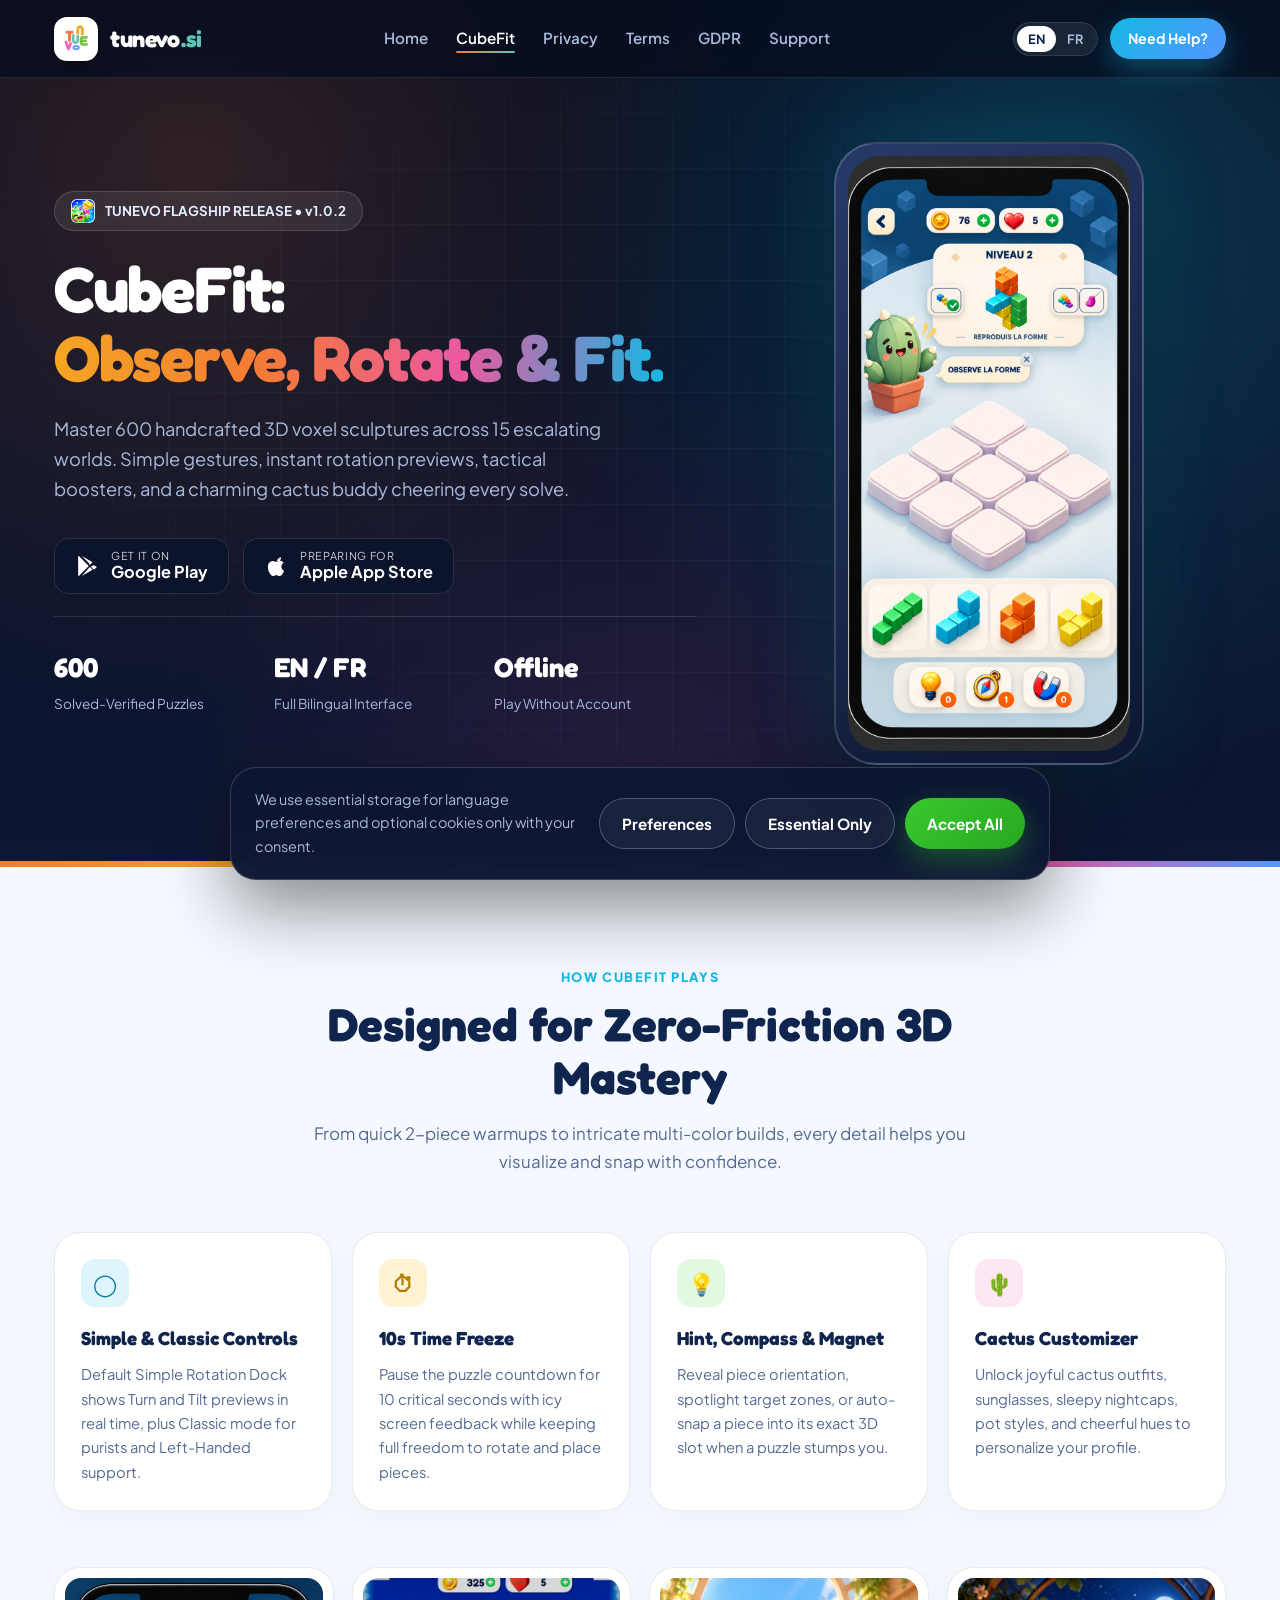
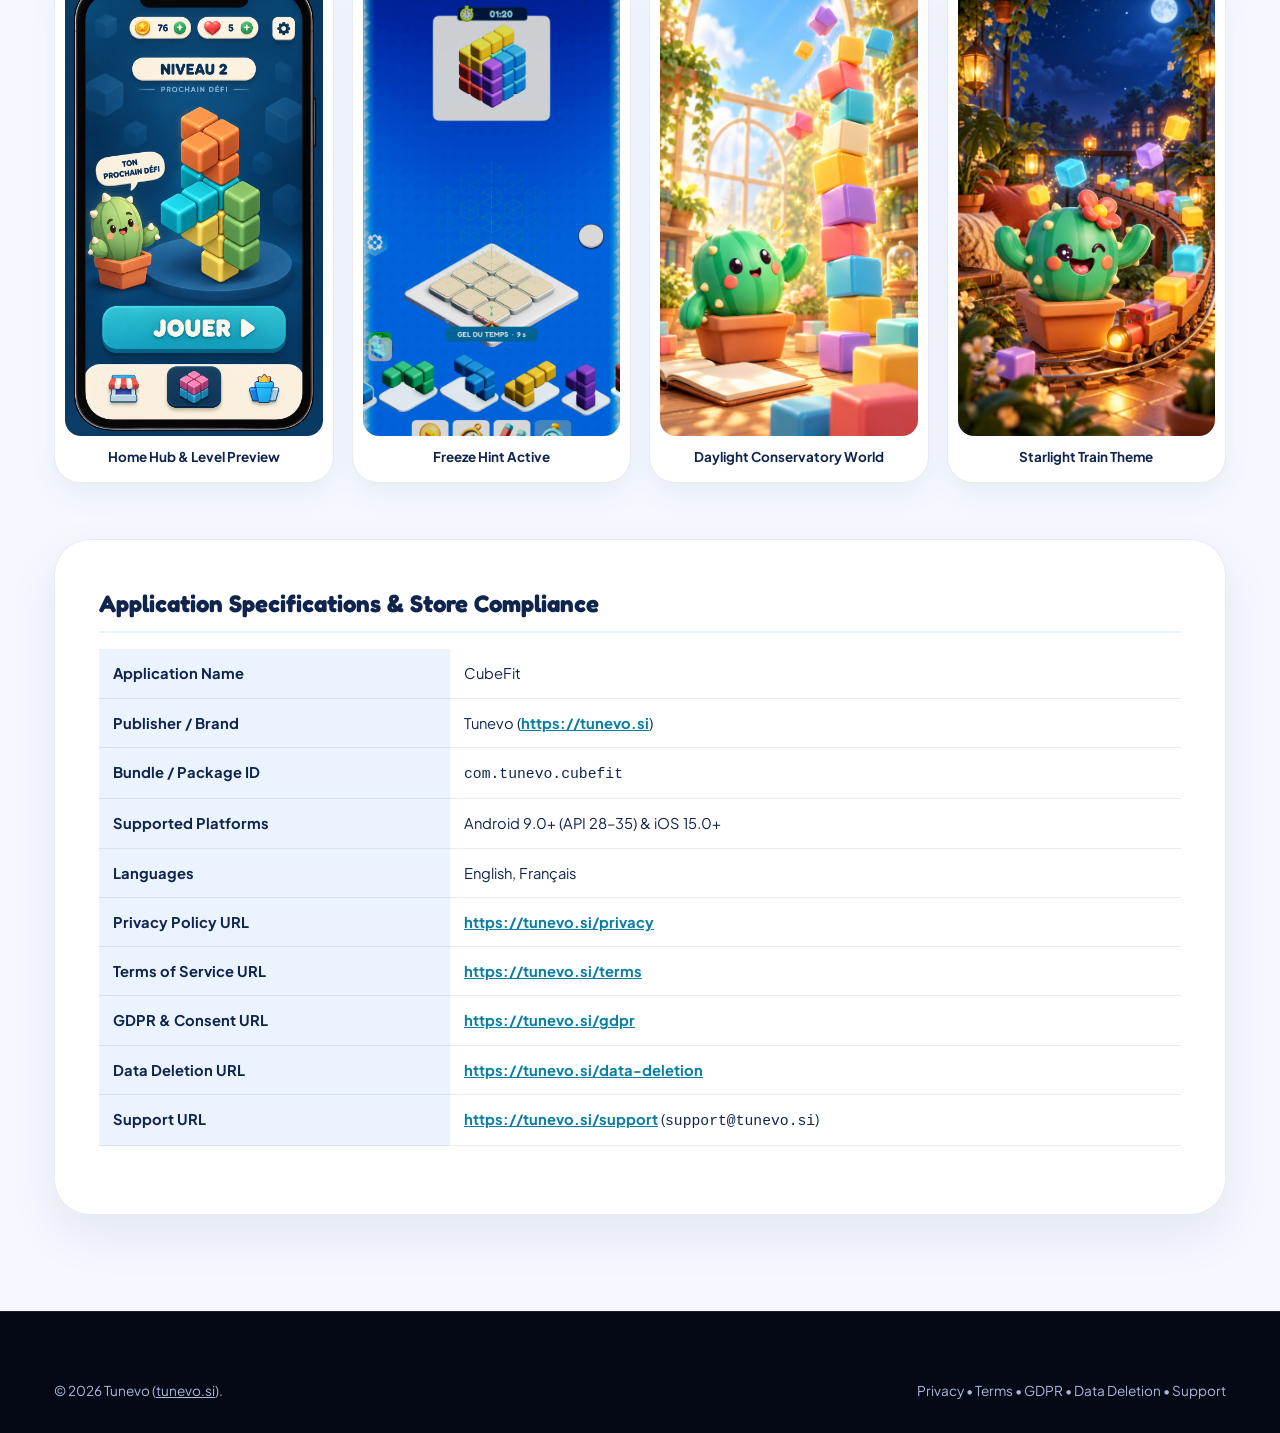
==== cubefit/index.html @ 31abd895 "feat: initialize Tunevo (tunevo.si) website & CubeFit store/GDPR compliance hub" ====
<!DOCTYPE html>
<html lang="en" data-lang="en">
<head>
  <meta charset="UTF-8">
  <meta name="viewport" content="width=device-width, initial-scale=1.0">
  <title>CubeFit by Tunevo — Tactile 3D Spatial Puzzle Game (iOS &amp; Android)</title>
  <meta name="description" content="Download CubeFit by Tunevo: 600 handcrafted 3D voxel construction puzzles, smart rotation preview dock, 4 boosters, cactus customizer, and offline play.">
  <link rel="canonical" href="https://tunevo.si/cubefit/">
  <link rel="icon" type="image/png" href="../assets/images/favicon.png">
  <meta property="og:title" content="CubeFit by Tunevo — 3D Voxel Puzzle">
  <meta property="og:description" content="600+ 3D building puzzles across 15 worlds. Snap, rotate, freeze time, and customize your cactus mascot!">
  <meta property="og:image" content="https://tunevo.si/assets/images/cubefit-poster.jpg">
  <link rel="stylesheet" href="../assets/css/styles.css">
</head>
<body>
  <header class="site-header">
    <div class="container nav-inner">
      <a href="../" class="brand-link">
        <span class="brand-logo-wrap"><img src="../assets/images/tunevo-logo.png" alt="Tunevo logo"></span>
        <span class="brand-wordmark">tunevo<span class="brand-dot">.si</span></span>
      </a>
      <nav aria-label="Primary Navigation">
        <ul class="nav-links">
          <li><a href="../" data-i18n-en="Home" data-i18n-fr="Accueil">Home</a></li>
          <li><a href="./" class="active" data-i18n-en="CubeFit" data-i18n-fr="CubeFit">CubeFit</a></li>
          <li><a href="../privacy/" data-i18n-en="Privacy" data-i18n-fr="Confidentialité">Privacy</a></li>
          <li><a href="../terms/" data-i18n-en="Terms" data-i18n-fr="CGU">Terms</a></li>
          <li><a href="../gdpr/" data-i18n-en="GDPR" data-i18n-fr="RGPD">GDPR</a></li>
          <li><a href="../support/" data-i18n-en="Support" data-i18n-fr="Support">Support</a></li>
        </ul>
      </nav>
      <div class="nav-actions">
        <div class="lang-switch" role="group" aria-label="Language switch">
          <button type="button" class="lang-btn active" data-set-lang="en">EN</button>
          <button type="button" class="lang-btn" data-set-lang="fr">FR</button>
        </div>
        <a href="../support/" class="btn btn-primary nav-cta" data-i18n-en="Need Help?" data-i18n-fr="Besoin d'aide ?">Need Help?</a>
        <button type="button" class="mobile-menu-btn" id="mobileMenuBtn" aria-label="Open menu" aria-expanded="false">
          <svg width="22" height="22" viewBox="0 0 24 24" fill="none" stroke="currentColor" stroke-width="2.4" stroke-linecap="round"><path d="M4 7h16M4 12h16M4 17h16"/></svg>
        </button>
      </div>
    </div>
  </header>

  <div class="mobile-drawer" id="mobileDrawer">
    <ul>
      <li><a href="../" data-i18n-en="Tunevo Home" data-i18n-fr="Accueil Tunevo">Tunevo Home</a></li>
      <li><a href="./" data-i18n-en="CubeFit" data-i18n-fr="CubeFit">CubeFit</a></li>
      <li><a href="../privacy/" data-i18n-en="Privacy Policy" data-i18n-fr="Politique de confidentialité">Privacy Policy</a></li>
      <li><a href="../terms/" data-i18n-en="Terms of Service" data-i18n-fr="Conditions d'utilisation">Terms of Service</a></li>
      <li><a href="../gdpr/" data-i18n-en="GDPR Center" data-i18n-fr="Centre RGPD">GDPR Center</a></li>
      <li><a href="../data-deletion/" data-i18n-en="Data Deletion" data-i18n-fr="Suppression des données">Data Deletion</a></li>
      <li><a href="../support/" data-i18n-en="Support" data-i18n-fr="Support">Support</a></li>
    </ul>
  </div>

  <main>
    <section class="hero-section">
      <div class="hero-grid-bg" aria-hidden="true"></div>
      <div class="container hero-layout">
        <div>
          <div class="studio-badge">
            <img src="../assets/images/cubefit-icon.png" alt="CubeFit Icon" style="width:24px;height:24px;border-radius:6px;">
            <span data-i18n-en="TUNEVO FLAGSHIP RELEASE • v1.0.2" data-i18n-fr="SORTIE PHARE TUNEVO • v1.0.2">TUNEVO FLAGSHIP RELEASE • v1.0.2</span>
          </div>

          <h1 class="hero-title" data-lang-block="en">
            CubeFit:<br><span class="gradient-text">Observe, Rotate &amp; Fit.</span>
          </h1>
          <h1 class="hero-title" data-lang-block="fr">
            CubeFit :<br><span class="gradient-text">Observez, Orientez, Assemblez.</span>
          </h1>

          <p class="hero-subtitle" data-i18n-en="Master 600 handcrafted 3D voxel sculptures across 15 escalating worlds. Simple gestures, instant rotation previews, tactical boosters, and a charming cactus buddy cheering every solve." data-i18n-fr="Maîtrisez 600 sculptures 3D en voxels réparties sur 15 mondes progressifs. Des gestes simples, des aperçus de rotation en direct, des bonus tactiques et une mascotte cactus attachante.">
            Master 600 handcrafted 3D voxel sculptures across 15 escalating worlds. Simple gestures, instant rotation previews, tactical boosters, and a charming cactus buddy cheering every solve.
          </p>

          <div class="store-buttons">
            <a href="https://play.google.com/store/apps/details?id=com.tunevo.cubefit" target="_blank" rel="noopener noreferrer" class="store-badge">
              <svg viewBox="0 0 24 24" fill="currentColor" aria-hidden="true"><path d="M3.61 1.814L13.793 12 3.61 22.186a1.75 1.75 0 0 1-.46-1.2V3.014c0-.463.173-.89.46-1.2zm11.244 11.245l2.707 2.707-10.74 6.137 8.033-8.844zm3.82-1.915l2.373 1.356c.62.354.62 1.246 0 1.6l-2.373 1.356-2.963-2.963 2.963-1.349zm-4.881-2.203L6.821 2.097l10.74 6.137-2.707 2.707z"/></svg>
              <span class="store-badge-text">
                <small data-i18n-en="GET IT ON" data-i18n-fr="DISPONIBLE SUR">GET IT ON</small>
                <strong>Google Play</strong>
              </span>
            </a>

            <a href="#specs" class="store-badge">
              <svg viewBox="0 0 24 24" fill="currentColor" aria-hidden="true"><path d="M18.71 19.5c-.83 1.24-1.71 2.45-3.05 2.47-1.34.03-1.77-.79-3.29-.79-1.53 0-2 .77-3.27.82-1.31.05-2.3-1.32-3.14-2.53C4.25 17 2.94 12.45 4.7 9.39c.87-1.52 2.43-2.48 4.12-2.51 1.28-.02 2.5.87 3.29.87.78 0 2.26-1.07 3.81-.91.65.03 2.47.26 3.64 1.98-.09.06-2.17 1.28-2.15 3.81.03 3.02 2.65 4.03 2.68 4.04-.03.07-.42 1.44-1.38 2.83M15.97 6.33c.68-.83 1.14-1.98 1.01-3.13-.98.04-2.17.65-2.87 1.48-.63.73-1.18 1.9-1.03 3.02 1.1.08 2.21-.55 2.89-1.37z"/></svg>
              <span class="store-badge-text">
                <small data-i18n-en="PREPARING FOR" data-i18n-fr="BIENTÔT SUR">PREPARING FOR</small>
                <strong>Apple App Store</strong>
              </span>
            </a>
          </div>

          <div class="hero-stats">
            <div class="stat-item">
              <strong>600</strong>
              <span data-i18n-en="Solved-Verified Puzzles" data-i18n-fr="Niveaux vérifiés">Solved-Verified Puzzles</span>
            </div>
            <div class="stat-item">
              <strong>EN / FR</strong>
              <span data-i18n-en="Full Bilingual Interface" data-i18n-fr="Interface Bilingue">Full Bilingual Interface</span>
            </div>
            <div class="stat-item">
              <strong>Offline</strong>
              <span data-i18n-en="Play Without Account" data-i18n-fr="Sans compte requis">Play Without Account</span>
            </div>
          </div>
        </div>

        <div class="hero-visual">
          <div class="phone-showcase">
            <img src="../assets/images/cubefit-phone-gameplay.png" alt="CubeFit Gameplay Screenshot">
          </div>
        </div>
      </div>
    </section>

    <div class="brand-ribbon" aria-hidden="true"></div>

    <section class="section-light">
      <div class="container">
        <div class="section-header">
          <span class="eyebrow" data-i18n-en="HOW CUBEFIT PLAYS" data-i18n-fr="SYSTÈME DE JEU">HOW CUBEFIT PLAYS</span>
          <h2 class="section-title" data-i18n-en="Designed for Zero-Friction 3D Mastery" data-i18n-fr="Conçu pour une maîtrise 3D sans friction">Designed for Zero-Friction 3D Mastery</h2>
          <p class="section-desc" data-i18n-en="From quick 2-piece warmups to intricate multi-color builds, every detail helps you visualize and snap with confidence." data-i18n-fr="Des premiers assemblages à 2 pièces jusqu'aux défis multicouches, chaque outil vous aide à visualiser et poser avec précision.">
            From quick 2-piece warmups to intricate multi-color builds, every detail helps you visualize and snap with confidence.
          </p>
        </div>

        <div class="features-grid">
          <div class="feature-card">
            <div class="feature-icon" style="background: rgba(19, 184, 228, 0.14); color: #087EA1;">&#9711;</div>
            <h4 data-i18n-en="Simple &amp; Classic Controls" data-i18n-fr="Contrôles Simples &amp; Classiques">Simple &amp; Classic Controls</h4>
            <p data-i18n-en="Default Simple Rotation Dock shows Turn and Tilt previews in real time, plus Classic mode for purists and Left-Handed support." data-i18n-fr="Le dock Simple affiche en direct les aperçus de rotation et d'inclinaison, avec option Classique et Mode Gaucher.">
              Default Simple Rotation Dock shows Turn and Tilt previews in real time, plus Classic mode for purists and Left-Handed support.
            </p>
          </div>

          <div class="feature-card">
            <div class="feature-icon" style="background: rgba(246, 185, 23, 0.18); color: #B37E00;">&#9201;</div>
            <h4 data-i18n-en="10s Time Freeze" data-i18n-fr="Gel du Temps 10s">10s Time Freeze</h4>
            <p data-i18n-en="Pause the puzzle countdown for 10 critical seconds with icy screen feedback while keeping full freedom to rotate and place pieces." data-i18n-fr="Figez le chronomètre pendant 10 secondes précieuses tout en continuant à manipuler et placer vos pièces librement.">
              Pause the puzzle countdown for 10 critical seconds with icy screen feedback while keeping full freedom to rotate and place pieces.
            </p>
          </div>

          <div class="feature-card">
            <div class="feature-icon" style="background: rgba(57, 201, 47, 0.14); color: #1F8717;">&#128161;</div>
            <h4 data-i18n-en="Hint, Compass &amp; Magnet" data-i18n-fr="Indice, Boussole &amp; Aimant">Hint, Compass &amp; Magnet</h4>
            <p data-i18n-en="Reveal piece orientation, spotlight target zones, or auto-snap a piece into its exact 3D slot when a puzzle stumps you." data-i18n-fr="Révélez l'orientation, ciblez la zone exacte ou verrouillez automatiquement une pièce sur la grille.">
              Reveal piece orientation, spotlight target zones, or auto-snap a piece into its exact 3D slot when a puzzle stumps you.
            </p>
          </div>

          <div class="feature-card">
            <div class="feature-icon" style="background: rgba(236, 89, 160, 0.14); color: #B5276B;">&#127797;</div>
            <h4 data-i18n-en="Cactus Customizer" data-i18n-fr="Atelier Cactus">Cactus Customizer</h4>
            <p data-i18n-en="Unlock joyful cactus outfits, sunglasses, sleepy nightcaps, pot styles, and cheerful hues to personalize your profile." data-i18n-fr="Débloquez tenues, lunettes, bonnets, pots et palettes colorées pour personnaliser votre compagnon cactus.">
              Unlock joyful cactus outfits, sunglasses, sleepy nightcaps, pot styles, and cheerful hues to personalize your profile.
            </p>
          </div>
        </div>

        <div class="gallery-grid" style="margin-bottom: 56px;">
          <div class="gallery-card" data-lightbox-src="../assets/images/cubefit-phone-home.png" data-lightbox-alt="CubeFit Home Screen">
            <img src="../assets/images/cubefit-phone-home.png" alt="CubeFit Home Screen" loading="lazy">
            <div class="gallery-caption" data-i18n-en="Home Hub &amp; Level Preview" data-i18n-fr="Accueil &amp; Aperçu du niveau">Home Hub &amp; Level Preview</div>
          </div>
          <div class="gallery-card" data-lightbox-src="../assets/images/cubefit-screen-freeze.png" data-lightbox-alt="CubeFit Time Freeze">
            <img src="../assets/images/cubefit-screen-freeze.png" alt="CubeFit Time Freeze" loading="lazy">
            <div class="gallery-caption" data-i18n-en="Freeze Hint Active" data-i18n-fr="Bonus Gel du Temps actif">Freeze Hint Active</div>
          </div>
          <div class="gallery-card" data-lightbox-src="../assets/images/cubefit-art-tower.jpg" data-lightbox-alt="CubeFit Tower Splash Art">
            <img src="../assets/images/cubefit-art-tower.jpg" alt="CubeFit Tower Splash Art" loading="lazy">
            <div class="gallery-caption" data-i18n-en="Daylight Conservatory World" data-i18n-fr="Univers Tour Ensoleillée">Daylight Conservatory World</div>
          </div>
          <div class="gallery-card" data-lightbox-src="../assets/images/cubefit-art-night.jpg" data-lightbox-alt="CubeFit Night Train Splash Art">
            <img src="../assets/images/cubefit-art-night.jpg" alt="CubeFit Night Train Splash Art" loading="lazy">
            <div class="gallery-caption" data-i18n-en="Starlight Train Theme" data-i18n-fr="Univers Train Nocturne">Starlight Train Theme</div>
          </div>
        </div>

        <!-- Technical & Store Specs -->
        <div class="legal-document" id="specs">
          <h2 data-i18n-en="Application Specifications &amp; Store Compliance" data-i18n-fr="Fiche Technique &amp; Liens Store Officiels">Application Specifications &amp; Store Compliance</h2>
          <table class="data-table">
            <tbody>
              <tr>
                <th data-i18n-en="Application Name" data-i18n-fr="Nom de l'application">Application Name</th>
                <td>CubeFit</td>
              </tr>
              <tr>
                <th data-i18n-en="Publisher / Brand" data-i18n-fr="Éditeur / Marque">Publisher / Brand</th>
                <td>Tunevo (<a href="../" class="inline-link">https://tunevo.si</a>)</td>
              </tr>
              <tr>
                <th data-i18n-en="Bundle / Package ID" data-i18n-fr="Identifiant Package / Bundle">Bundle / Package ID</th>
                <td><code>com.tunevo.cubefit</code></td>
              </tr>
              <tr>
                <th data-i18n-en="Supported Platforms" data-i18n-fr="Plateformes supportées">Supported Platforms</th>
                <td>Android 9.0+ (API 28–35) &amp; iOS 15.0+</td>
              </tr>
              <tr>
                <th data-i18n-en="Languages" data-i18n-fr="Langues">Languages</th>
                <td>English, Français</td>
              </tr>
              <tr>
                <th data-i18n-en="Privacy Policy URL" data-i18n-fr="URL Politique de Confidentialité">Privacy Policy URL</th>
                <td><a href="../privacy/" class="inline-link">https://tunevo.si/privacy</a></td>
              </tr>
              <tr>
                <th data-i18n-en="Terms of Service URL" data-i18n-fr="URL Conditions d'Utilisation">Terms of Service URL</th>
                <td><a href="../terms/" class="inline-link">https://tunevo.si/terms</a></td>
              </tr>
              <tr>
                <th data-i18n-en="GDPR &amp; Consent URL" data-i18n-fr="URL Centre RGPD">GDPR &amp; Consent URL</th>
                <td><a href="../gdpr/" class="inline-link">https://tunevo.si/gdpr</a></td>
              </tr>
              <tr>
                <th data-i18n-en="Data Deletion URL" data-i18n-fr="URL Suppression des Données">Data Deletion URL</th>
                <td><a href="../data-deletion/" class="inline-link">https://tunevo.si/data-deletion</a></td>
              </tr>
              <tr>
                <th data-i18n-en="Support URL" data-i18n-fr="URL Support">Support URL</th>
                <td><a href="../support/" class="inline-link">https://tunevo.si/support</a> (<code>support@tunevo.si</code>)</td>
              </tr>
            </tbody>
          </table>
        </div>
      </div>
    </section>
  </main>

  <footer class="site-footer">
    <div class="container">
      <div class="footer-bottom" style="border-top: none; padding-top: 0;">
        <span>&copy; 2026 Tunevo (<a href="../" style="text-decoration:underline;">tunevo.si</a>).</span>
        <span>
          <a href="../privacy/" data-i18n-en="Privacy" data-i18n-fr="Confidentialité">Privacy</a> &bull;
          <a href="../terms/" data-i18n-en="Terms" data-i18n-fr="CGU">Terms</a> &bull;
          <a href="../gdpr/" data-i18n-en="GDPR" data-i18n-fr="RGPD">GDPR</a> &bull;
          <a href="../data-deletion/" data-i18n-en="Data Deletion" data-i18n-fr="Suppression">Data Deletion</a> &bull;
          <a href="../support/" data-i18n-en="Support" data-i18n-fr="Support">Support</a>
        </span>
      </div>
    </div>
  </footer>

  <div class="lightbox" id="imageLightbox" aria-hidden="true" role="dialog" aria-label="Screenshot preview">
    <button type="button" class="lightbox-close" aria-label="Close">&times;</button>
    <img src="" alt="">
  </div>

  <div class="cookie-banner" id="cookieBanner" role="region" aria-label="Cookie Consent">
    <p data-i18n-en="We use essential storage for language preferences and optional cookies only with your consent." data-i18n-fr="Nous utilisons un stockage essentiel pour la langue et des cookies optionnels uniquement avec votre accord.">We use essential storage for language preferences and optional cookies only with your consent.</p>
    <div class="cookie-actions">
      <a href="../gdpr/" class="btn btn-outline-light" data-i18n-en="Preferences" data-i18n-fr="Préférences">Preferences</a>
      <button type="button" class="btn btn-outline-light" data-cookie-action="reject-optional" data-i18n-en="Essential Only" data-i18n-fr="Refuser">Essential Only</button>
      <button type="button" class="btn btn-green" data-cookie-action="accept-all" data-i18n-en="Accept All" data-i18n-fr="Tout accepter">Accept All</button>
    </div>
  </div>

  <script src="../assets/js/main.js"></script>
</body>
</html>
---- assets/css/styles.css ----
/* ==========================================================================
   TUNEVO STUDIO & CUBEFIT DESIGN SYSTEM
   Inspired by modern casual puzzle studio flagships (grand.gs / loopgames.net)
   ========================================================================== */

@import url('https://fonts.googleapis.com/css2?family=Fredoka:wght@500;600;700&family=Plus+Jakarta+Sans:wght@400;500;600;700;800&display=swap');

:root {
  /* Tunevo Logo Brand Palette */
  --tunevo-orange: #F47B34;
  --tunevo-yellow: #F5A623;
  --tunevo-teal: #5EC2B7;
  --tunevo-green: #66C247;
  --tunevo-pink: #EC59A0;
  --tunevo-blue: #5496FF;

  /* CubeFit Product Tokens */
  --cubefit-cyan: #13B8E4;
  --cubefit-green: #39C92F;
  --cubefit-gold: #F6B917;
  --cubefit-danger: #EF5B68;

  /* Studio Surface & Ink System */
  --bg-obsidian: #070D1F;
  --bg-navy: #0D1733;
  --bg-navy-elevated: #14224A;
  --bg-light: #F5F9FF;
  --bg-white: #FFFFFF;
  --bg-soft-blue: #EAF3FE;

  --ink-light: #FFFFFF;
  --ink-light-muted: #A9B9D9;
  --ink-dark: #10254D;
  --ink-dark-muted: #546A92;

  --border-dark: rgba(255, 255, 255, 0.10);
  --border-light: rgba(16, 37, 77, 0.09);

  /* Radii & Depth */
  --radius-sm: 12px;
  --radius-md: 18px;
  --radius-lg: 26px;
  --radius-xl: 36px;
  --radius-pill: 999px;

  --shadow-card: 0 20px 50px rgba(7, 13, 31, 0.08);
  --shadow-glow: 0 22px 60px rgba(19, 184, 228, 0.28);
  --shadow-dark: 0 28px 70px rgba(0, 0, 0, 0.45);

  --font-display: 'Fredoka', system-ui, -apple-system, sans-serif;
  --font-body: 'Plus Jakarta Sans', system-ui, -apple-system, BlinkMacSystemFont, sans-serif;

  --container-max: 1220px;
  --nav-height: 78px;
  --transition: 0.25s cubic-bezier(0.22, 1, 0.36, 1);
}

/* Reset & Base */
*, *::before, *::after {
  box-sizing: border-box;
  margin: 0;
  padding: 0;
}

html {
  scroll-behavior: smooth;
  font-size: 16px;
  -webkit-font-smoothing: antialiased;
}

body {
  font-family: var(--font-body);
  background-color: var(--bg-obsidian);
  color: var(--ink-light);
  line-height: 1.65;
  overflow-x: hidden;
}

img {
  max-width: 100%;
  display: block;
}

a {
  color: inherit;
  text-decoration: none;
}

button {
  font-family: inherit;
  cursor: pointer;
  border: none;
  background: none;
}

.container {
  width: 100%;
  max-width: var(--container-max);
  margin: 0 auto;
  padding: 0 24px;
}

.sr-only {
  position: absolute;
  width: 1px;
  height: 1px;
  overflow: hidden;
  clip: rect(0, 0, 0, 0);
  white-space: nowrap;
}

/* Bilingual Block Switching */
html[data-lang="en"] [data-lang-block="fr"] { display: none !important; }
html[data-lang="fr"] [data-lang-block="en"] { display: none !important; }

/* ==========================================================================
   NAVIGATION BAR
   ========================================================================== */
.site-header {
  position: fixed;
  top: 0;
  left: 0;
  right: 0;
  z-index: 1000;
  height: var(--nav-height);
  background: rgba(7, 13, 31, 0.78);
  backdrop-filter: blur(18px);
  -webkit-backdrop-filter: blur(18px);
  border-bottom: 1px solid var(--border-dark);
  transition: background var(--transition), box-shadow var(--transition);
}

.site-header.scrolled {
  background: rgba(7, 13, 31, 0.94);
  box-shadow: 0 12px 40px rgba(0, 0, 0, 0.35);
}

.nav-inner {
  height: 100%;
  display: flex;
  align-items: center;
  justify-content: space-between;
  gap: 20px;
}

.brand-link {
  display: inline-flex;
  align-items: center;
  gap: 12px;
  font-family: var(--font-display);
  font-size: 1.45rem;
  font-weight: 700;
  letter-spacing: -0.02em;
  color: var(--ink-light);
}

.brand-logo-wrap {
  width: 44px;
  height: 44px;
  border-radius: 13px;
  background: #FFFFFF;
  padding: 4px;
  display: grid;
  place-items: center;
  box-shadow: 0 6px 18px rgba(0, 0, 0, 0.25);
  flex-shrink: 0;
}

.brand-logo-wrap img {
  width: 100%;
  height: 100%;
  object-fit: contain;
}

.brand-wordmark {
  display: flex;
  align-items: baseline;
  gap: 2px;
}

.brand-dot {
  color: var(--tunevo-teal);
}

.nav-links {
  display: flex;
  align-items: center;
  gap: 28px;
  list-style: none;
}

.nav-links a {
  font-size: 0.95rem;
  font-weight: 600;
  color: var(--ink-light-muted);
  transition: color var(--transition);
  position: relative;
}

.nav-links a:hover,
.nav-links a.active {
  color: var(--ink-light);
}

.nav-links a::after {
  content: '';
  position: absolute;
  left: 0;
  right: 0;
  bottom: -6px;
  height: 2px;
  border-radius: 2px;
  background: linear-gradient(90deg, var(--tunevo-orange), var(--tunevo-teal));
  transform: scaleX(0);
  transition: transform var(--transition);
}

.nav-links a:hover::after,
.nav-links a.active::after {
  transform: scaleX(1);
}

.nav-actions {
  display: flex;
  align-items: center;
  gap: 12px;
}

.lang-switch {
  display: inline-flex;
  align-items: center;
  background: rgba(255, 255, 255, 0.08);
  border: 1px solid var(--border-dark);
  border-radius: var(--radius-pill);
  padding: 3px;
}

.lang-btn {
  padding: 5px 11px;
  font-size: 0.8rem;
  font-weight: 700;
  color: var(--ink-light-muted);
  border-radius: var(--radius-pill);
  transition: all var(--transition);
}

.lang-btn.active {
  background: #FFFFFF;
  color: var(--ink-dark);
}

.btn {
  display: inline-flex;
  align-items: center;
  justify-content: center;
  gap: 10px;
  padding: 12px 22px;
  border-radius: var(--radius-pill);
  font-weight: 700;
  font-size: 0.95rem;
  transition: transform var(--transition), box-shadow var(--transition), background var(--transition);
  white-space: nowrap;
}

.btn:hover {
  transform: translateY(-2px);
}

.btn:active {
  transform: translateY(0);
}

.btn-primary {
  background: linear-gradient(135deg, var(--cubefit-cyan), var(--tunevo-blue));
  color: #FFFFFF;
  box-shadow: 0 10px 28px rgba(19, 184, 228, 0.35);
}

.btn-primary:hover {
  box-shadow: 0 14px 36px rgba(19, 184, 228, 0.48);
}

.btn-green {
  background: linear-gradient(135deg, var(--cubefit-green), #28A720);
  color: #FFFFFF;
  box-shadow: 0 10px 28px rgba(57, 201, 47, 0.35);
}

.btn-outline-light {
  border: 1.5px solid rgba(255, 255, 255, 0.24);
  color: #FFFFFF;
  background: rgba(255, 255, 255, 0.05);
}

.btn-outline-light:hover {
  background: rgba(255, 255, 255, 0.12);
  border-color: rgba(255, 255, 255, 0.45);
}

.btn-outline-dark {
  border: 1.5px solid var(--border-light);
  color: var(--ink-dark);
  background: #FFFFFF;
}

.btn-outline-dark:hover {
  border-color: var(--cubefit-cyan);
  color: var(--cubefit-cyan);
}

.nav-cta {
  padding: 9px 18px;
  font-size: 0.88rem;
}

.mobile-menu-btn {
  display: none;
  width: 42px;
  height: 42px;
  border-radius: 12px;
  background: rgba(255, 255, 255, 0.08);
  color: #FFFFFF;
  align-items: center;
  justify-content: center;
}

/* Mobile Drawer */
.mobile-drawer {
  display: none;
  position: fixed;
  top: var(--nav-height);
  left: 0;
  right: 0;
  background: rgba(10, 17, 36, 0.98);
  backdrop-filter: blur(20px);
  border-bottom: 1px solid var(--border-dark);
  padding: 20px 24px 28px;
  z-index: 999;
}

.mobile-drawer.open {
  display: block;
}

.mobile-drawer ul {
  list-style: none;
  display: flex;
  flex-direction: column;
  gap: 14px;
}

.mobile-drawer a {
  display: block;
  font-size: 1.05rem;
  font-weight: 600;
  color: var(--ink-light);
  padding: 8px 0;
  border-bottom: 1px solid rgba(255, 255, 255, 0.06);
}

/* ==========================================================================
   HERO SECTION (Grand Games / Loop Games Studio Energy)
   ========================================================================== */
.hero-section {
  position: relative;
  padding: calc(var(--nav-height) + 64px) 0 96px;
  background:
    radial-gradient(circle at 15% 20%, rgba(244, 123, 52, 0.16), transparent 42%),
    radial-gradient(circle at 85% 25%, rgba(19, 184, 228, 0.22), transparent 45%),
    radial-gradient(circle at 50% 95%, rgba(236, 89, 160, 0.12), transparent 45%),
    linear-gradient(180deg, #070D1F 0%, #0D1733 100%);
  overflow: hidden;
}

.hero-grid-bg {
  position: absolute;
  inset: 0;
  background-image:
    linear-gradient(rgba(255, 255, 255, 0.03) 1px, transparent 1px),
    linear-gradient(90deg, rgba(255, 255, 255, 0.03) 1px, transparent 1px);
  background-size: 56px 56px;
  mask-image: radial-gradient(ellipse at center, black 40%, transparent 80%);
  pointer-events: none;
}

.hero-layout {
  position: relative;
  z-index: 2;
  display: grid;
  grid-template-columns: 1.15fr 0.85fr;
  gap: 56px;
  align-items: center;
}

.studio-badge {
  display: inline-flex;
  align-items: center;
  gap: 10px;
  padding: 7px 16px;
  border-radius: var(--radius-pill);
  background: rgba(255, 255, 255, 0.08);
  border: 1px solid rgba(255, 255, 255, 0.14);
  font-size: 0.84rem;
  font-weight: 700;
  color: #E2EEFF;
  margin-bottom: 24px;
}

.studio-badge-dots {
  display: inline-flex;
  gap: 5px;
}

.studio-badge-dots span {
  width: 8px;
  height: 8px;
  border-radius: 3px;
}

.hero-title {
  font-family: var(--font-display);
  font-size: clamp(2.5rem, 5vw, 4.15rem);
  font-weight: 700;
  line-height: 1.07;
  letter-spacing: -0.02em;
  margin-bottom: 22px;
}

.gradient-text {
  background: linear-gradient(90deg, var(--tunevo-yellow), var(--tunevo-orange), var(--tunevo-pink), var(--cubefit-cyan));
  -webkit-background-clip: text;
  background-clip: text;
  color: transparent;
}

.hero-subtitle {
  font-size: 1.14rem;
  color: var(--ink-light-muted);
  max-width: 560px;
  margin-bottom: 34px;
}

.hero-actions {
  display: flex;
  flex-wrap: wrap;
  gap: 14px;
  margin-bottom: 44px;
}

.hero-stats {
  display: grid;
  grid-template-columns: repeat(3, minmax(0, 1fr));
  gap: 18px;
  padding-top: 28px;
  border-top: 1px solid var(--border-dark);
}

.stat-item strong {
  display: block;
  font-family: var(--font-display);
  font-size: 1.7rem;
  font-weight: 700;
  color: #FFFFFF;
}

.stat-item span {
  font-size: 0.85rem;
  color: var(--ink-light-muted);
}

/* Hero Visual Showcase */
.hero-visual {
  position: relative;
  display: flex;
  justify-content: center;
  align-items: center;
}

.phone-showcase {
  position: relative;
  width: 310px;
  border-radius: 42px;
  padding: 12px;
  background: linear-gradient(145deg, #273A68, #0D1733);
  border: 2px solid rgba(255, 255, 255, 0.18);
  box-shadow: var(--shadow-dark), 0 0 80px rgba(19, 184, 228, 0.25);
  animation: floatSlow 6s ease-in-out infinite;
}

.phone-showcase img {
  width: 100%;
  border-radius: 32px;
  aspect-ratio: 9 / 19;
  object-fit: cover;
}

.floating-chip {
  position: absolute;
  display: flex;
  align-items: center;
  gap: 10px;
  padding: 10px 14px;
  border-radius: 18px;
  background: rgba(16, 28, 56, 0.9);
  backdrop-filter: blur(14px);
  border: 1px solid rgba(255, 255, 255, 0.16);
  box-shadow: 0 14px 35px rgba(0, 0, 0, 0.35);
  font-size: 0.82rem;
  font-weight: 700;
  z-index: 3;
}

.floating-chip img {
  width: 36px;
  height: 36px;
  border-radius: 10px;
  object-fit: cover;
}

.chip-top {
  top: 26px;
  left: -46px;
}

.chip-bottom {
  bottom: 38px;
  right: -42px;
}

@keyframes floatSlow {
  0%, 100% { transform: translateY(0px); }
  50% { transform: translateY(-10px); }
}

/* ==========================================================================
   COLOR RIBBON (Tunevo Multi-Hue Divider)
   ========================================================================== */
.brand-ribbon {
  height: 6px;
  background: linear-gradient(90deg,
    var(--tunevo-orange) 0%,
    var(--tunevo-yellow) 20%,
    var(--tunevo-teal) 40%,
    var(--tunevo-green) 60%,
    var(--tunevo-pink) 80%,
    var(--tunevo-blue) 100%);
}

/* ==========================================================================
   FLAGSHIP GAME SECTION: CUBEFIT
   ========================================================================== */
.section-light {
  background: var(--bg-light);
  color: var(--ink-dark);
  padding: 96px 0;
}

.section-dark {
  background: var(--bg-navy);
  color: var(--ink-light);
  padding: 96px 0;
}

.section-header {
  text-align: center;
  max-width: 720px;
  margin: 0 auto 56px;
}

.eyebrow {
  display: inline-block;
  font-size: 0.8rem;
  font-weight: 800;
  text-transform: uppercase;
  letter-spacing: 0.12em;
  color: var(--cubefit-cyan);
  margin-bottom: 10px;
}

.section-title {
  font-family: var(--font-display);
  font-size: clamp(2rem, 3.6vw, 3rem);
  font-weight: 700;
  line-height: 1.15;
  margin-bottom: 16px;
}

.section-desc {
  font-size: 1.06rem;
  color: var(--ink-dark-muted);
}

.section-dark .section-desc {
  color: var(--ink-light-muted);
}

/* CubeFit Flagship Card */
.cubefit-flagship {
  background: #FFFFFF;
  border-radius: var(--radius-xl);
  border: 1px solid var(--border-light);
  box-shadow: var(--shadow-card);
  overflow: hidden;
  display: grid;
  grid-template-columns: 1.05fr 0.95fr;
  align-items: stretch;
  margin-bottom: 48px;
}

.cubefit-info {
  padding: 48px;
  display: flex;
  flex-direction: column;
  justify-content: center;
}

.cubefit-app-row {
  display: flex;
  align-items: center;
  gap: 18px;
  margin-bottom: 24px;
}

.cubefit-icon {
  width: 84px;
  height: 84px;
  border-radius: 22px;
  box-shadow: 0 12px 26px rgba(16, 37, 77, 0.18);
  flex-shrink: 0;
}

.cubefit-app-row h3 {
  font-family: var(--font-display);
  font-size: 2rem;
  color: var(--ink-dark);
  line-height: 1.1;
}

.cubefit-meta-tags {
  display: flex;
  flex-wrap: wrap;
  gap: 8px;
  margin-top: 8px;
}

.tag-pill {
  padding: 4px 12px;
  border-radius: var(--radius-pill);
  font-size: 0.78rem;
  font-weight: 700;
  background: var(--bg-soft-blue);
  color: var(--ink-dark);
}

.tag-pill.cyan {
  background: rgba(19, 184, 228, 0.14);
  color: #087EA1;
}

.tag-pill.green {
  background: rgba(57, 201, 47, 0.14);
  color: #1F8717;
}

.cubefit-lead {
  font-size: 1.05rem;
  color: var(--ink-dark-muted);
  margin-bottom: 26px;
}

.cubefit-bullets {
  list-style: none;
  display: grid;
  grid-template-columns: repeat(2, minmax(0, 1fr));
  gap: 12px 18px;
  margin-bottom: 30px;
}

.cubefit-bullets li {
  display: flex;
  align-items: center;
  gap: 10px;
  font-weight: 600;
  font-size: 0.94rem;
  color: var(--ink-dark);
}

.bullet-dot {
  width: 10px;
  height: 10px;
  border-radius: 3px;
  flex-shrink: 0;
}

/* Official Store Badges */
.store-buttons {
  display: flex;
  flex-wrap: wrap;
  gap: 14px;
  margin-bottom: 22px;
}

.store-badge {
  display: inline-flex;
  align-items: center;
  gap: 12px;
  background: #0B142B;
  color: #FFFFFF;
  padding: 11px 20px;
  border-radius: 15px;
  border: 1px solid rgba(255, 255, 255, 0.12);
  transition: transform var(--transition), box-shadow var(--transition), background var(--transition);
}

.store-badge:hover {
  transform: translateY(-2px);
  background: #132247;
  box-shadow: 0 12px 26px rgba(11, 20, 43, 0.22);
}

.store-badge svg {
  width: 24px;
  height: 24px;
  flex-shrink: 0;
}

.store-badge-text small {
  display: block;
  font-size: 0.68rem;
  text-transform: uppercase;
  letter-spacing: 0.06em;
  opacity: 0.78;
  line-height: 1.1;
}

.store-badge-text strong {
  display: block;
  font-size: 1.02rem;
  font-weight: 700;
  line-height: 1.2;
}

.cubefit-legal-strip {
  display: flex;
  flex-wrap: wrap;
  gap: 14px;
  padding-top: 18px;
  border-top: 1px solid var(--border-light);
  font-size: 0.86rem;
  font-weight: 600;
  color: var(--ink-dark-muted);
}

.cubefit-legal-strip a {
  color: #0B87B8;
}

.cubefit-legal-strip a:hover {
  text-decoration: underline;
}

.cubefit-media-pane {
  position: relative;
  background: linear-gradient(135deg, #0D2B6B, #13B8E4);
  min-height: 440px;
  display: flex;
  align-items: center;
  justify-content: center;
  padding: 28px;
}

.cubefit-media-pane img {
  max-height: 520px;
  border-radius: 26px;
  box-shadow: 0 24px 55px rgba(0, 0, 0, 0.35);
}

/* Feature Cards & Gallery */
.features-grid {
  display: grid;
  grid-template-columns: repeat(4, minmax(0, 1fr));
  gap: 20px;
  margin-bottom: 56px;
}

.feature-card {
  background: #FFFFFF;
  border: 1px solid var(--border-light);
  border-radius: var(--radius-lg);
  padding: 26px;
  box-shadow: 0 10px 30px rgba(16, 37, 77, 0.04);
  transition: transform var(--transition), box-shadow var(--transition);
}

.feature-card:hover {
  transform: translateY(-4px);
  box-shadow: var(--shadow-card);
}

.feature-icon {
  width: 48px;
  height: 48px;
  border-radius: 14px;
  display: grid;
  place-items: center;
  font-size: 1.35rem;
  margin-bottom: 16px;
  font-weight: 700;
}

.feature-card h4 {
  font-family: var(--font-display);
  font-size: 1.18rem;
  color: var(--ink-dark);
  margin-bottom: 8px;
}

.feature-card p {
  font-size: 0.92rem;
  color: var(--ink-dark-muted);
}

/* Screenshots Strip */
.gallery-grid {
  display: grid;
  grid-template-columns: repeat(4, minmax(0, 1fr));
  gap: 18px;
}

.gallery-card {
  background: #FFFFFF;
  border-radius: var(--radius-lg);
  padding: 10px;
  border: 1px solid var(--border-light);
  box-shadow: 0 12px 30px rgba(16, 37, 77, 0.06);
  transition: transform var(--transition);
  cursor: zoom-in;
}

.gallery-card:hover {
  transform: translateY(-4px);
}

.gallery-card img {
  width: 100%;
  aspect-ratio: 9 / 16;
  object-fit: cover;
  border-radius: 16px;
}

.gallery-caption {
  padding: 10px 6px 4px;
  font-size: 0.84rem;
  font-weight: 700;
  color: var(--ink-dark);
  text-align: center;
}

/* ==========================================================================
   STUDIO DNA & PILLARS
   ========================================================================== */
.pillars-grid {
  display: grid;
  grid-template-columns: repeat(3, minmax(0, 1fr));
  gap: 24px;
}

.pillar-card {
  background: rgba(255, 255, 255, 0.04);
  border: 1px solid var(--border-dark);
  border-radius: var(--radius-lg);
  padding: 32px;
  transition: border-color var(--transition), transform var(--transition);
}

.pillar-card:hover {
  border-color: rgba(19, 184, 228, 0.45);
  transform: translateY(-4px);
}

.pillar-num {
  font-family: var(--font-display);
  font-size: 2.2rem;
  font-weight: 700;
  margin-bottom: 12px;
  display: inline-block;
}

.pillar-card h3 {
  font-family: var(--font-display);
  font-size: 1.38rem;
  margin-bottom: 10px;
}

.pillar-card p {
  color: var(--ink-light-muted);
  font-size: 0.95rem;
}

/* ==========================================================================
   TRUST, STORE COMPLIANCE & LEGAL HUB
   ========================================================================== */
.compliance-grid {
  display: grid;
  grid-template-columns: repeat(3, minmax(0, 1fr));
  gap: 20px;
}

.compliance-card {
  background: #FFFFFF;
  border: 1px solid var(--border-light);
  border-radius: var(--radius-lg);
  padding: 28px;
  display: flex;
  flex-direction: column;
  justify-content: space-between;
  gap: 16px;
  box-shadow: 0 10px 28px rgba(16, 37, 77, 0.05);
  transition: transform var(--transition), border-color var(--transition);
}

.compliance-card:hover {
  transform: translateY(-4px);
  border-color: var(--cubefit-cyan);
}

.compliance-card h3 {
  font-family: var(--font-display);
  font-size: 1.24rem;
  color: var(--ink-dark);
  margin-bottom: 6px;
}

.compliance-card p {
  font-size: 0.92rem;
  color: var(--ink-dark-muted);
}

.compliance-link {
  font-size: 0.9rem;
  font-weight: 700;
  color: #087EA1;
  display: inline-flex;
  align-items: center;
  gap: 6px;
}

/* ==========================================================================
   LEGAL & SUPPORT SUBPAGES
   ========================================================================== */
.page-hero {
  padding: calc(var(--nav-height) + 52px) 0 56px;
  background:
    radial-gradient(circle at 80% 20%, rgba(19, 184, 228, 0.18), transparent 45%),
    linear-gradient(180deg, #070D1F 0%, #0D1733 100%);
  border-bottom: 1px solid var(--border-dark);
}

.page-hero-badge {
  display: inline-flex;
  align-items: center;
  gap: 8px;
  padding: 6px 14px;
  border-radius: var(--radius-pill);
  background: rgba(19, 184, 228, 0.14);
  color: #6CE0FF;
  font-size: 0.8rem;
  font-weight: 700;
  margin-bottom: 16px;
}

.page-hero h1 {
  font-family: var(--font-display);
  font-size: clamp(2rem, 4vw, 3.1rem);
  line-height: 1.12;
  margin-bottom: 14px;
}

.page-hero p {
  color: var(--ink-light-muted);
  max-width: 720px;
  font-size: 1.05rem;
}

.legal-shell {
  background: var(--bg-light);
  color: var(--ink-dark);
  padding: 56px 0 88px;
}

.legal-grid {
  display: grid;
  grid-template-columns: 270px 1fr;
  gap: 36px;
  align-items: start;
}

.legal-toc {
  position: sticky;
  top: calc(var(--nav-height) + 24px);
  background: #FFFFFF;
  border: 1px solid var(--border-light);
  border-radius: var(--radius-lg);
  padding: 22px;
  box-shadow: 0 10px 30px rgba(16, 37, 77, 0.05);
}

.legal-toc h2 {
  font-family: var(--font-display);
  font-size: 1rem;
  text-transform: uppercase;
  letter-spacing: 0.08em;
  color: var(--ink-dark-muted);
  margin-bottom: 14px;
}

.legal-toc ul {
  list-style: none;
  display: flex;
  flex-direction: column;
  gap: 8px;
}

.legal-toc a {
  display: block;
  font-size: 0.88rem;
  font-weight: 600;
  color: var(--ink-dark-muted);
  padding: 5px 8px;
  border-radius: 8px;
  transition: background var(--transition), color var(--transition);
}

.legal-toc a:hover {
  background: var(--bg-soft-blue);
  color: var(--ink-dark);
}

.legal-document {
  background: #FFFFFF;
  border: 1px solid var(--border-light);
  border-radius: var(--radius-xl);
  padding: 44px;
  box-shadow: var(--shadow-card);
}

.legal-meta-bar {
  display: flex;
  flex-wrap: wrap;
  gap: 12px 24px;
  padding: 16px 20px;
  background: var(--bg-soft-blue);
  border-radius: var(--radius-md);
  margin-bottom: 32px;
  font-size: 0.88rem;
  font-weight: 600;
  color: var(--ink-dark);
}

.legal-document section {
  margin-bottom: 34px;
  scroll-margin-top: calc(var(--nav-height) + 24px);
}

.legal-document h2 {
  font-family: var(--font-display);
  font-size: 1.5rem;
  color: var(--ink-dark);
  margin-bottom: 12px;
  padding-bottom: 8px;
  border-bottom: 2px solid var(--bg-soft-blue);
}

.legal-document h3 {
  font-family: var(--font-display);
  font-size: 1.15rem;
  color: var(--ink-dark);
  margin: 18px 0 8px;
}

.legal-document p {
  color: #2A406B;
  margin-bottom: 12px;
}

.legal-document ul,
.legal-document ol {
  margin: 10px 0 16px 22px;
  color: #2A406B;
}

.legal-document li {
  margin-bottom: 7px;
}

.legal-document a.inline-link {
  color: #087EA1;
  font-weight: 700;
  text-decoration: underline;
}

.callout-box {
  background: #F0F9FF;
  border-left: 4px solid var(--cubefit-cyan);
  padding: 18px 20px;
  border-radius: 0 var(--radius-md) var(--radius-md) 0;
  margin: 18px 0;
}

.callout-box.warn {
  background: #FFF6F6;
  border-left-color: var(--cubefit-danger);
}

.data-table {
  width: 100%;
  border-collapse: collapse;
  margin: 16px 0 24px;
  font-size: 0.92rem;
}

.data-table th,
.data-table td {
  text-align: left;
  padding: 12px 14px;
  border-bottom: 1px solid var(--border-light);
  vertical-align: top;
}

.data-table th {
  background: var(--bg-soft-blue);
  color: var(--ink-dark);
  font-weight: 700;
}

/* Interactive Forms & Preference Cards */
.interactive-card {
  background: #F8FBFF;
  border: 1px solid var(--border-light);
  border-radius: var(--radius-lg);
  padding: 28px;
  margin: 22px 0;
}

.form-grid {
  display: grid;
  grid-template-columns: repeat(2, minmax(0, 1fr));
  gap: 16px;
}

.form-field {
  display: flex;
  flex-direction: column;
  gap: 6px;
  margin-bottom: 16px;
}

.form-field label {
  font-size: 0.88rem;
  font-weight: 700;
  color: var(--ink-dark);
}

.form-field input,
.form-field select,
.form-field textarea {
  width: 100%;
  padding: 12px 14px;
  border-radius: 12px;
  border: 1.5px solid #D5E2F5;
  background: #FFFFFF;
  color: var(--ink-dark);
  font-family: inherit;
  font-size: 0.95rem;
  transition: border-color var(--transition);
}

.form-field input:focus,
.form-field select:focus,
.form-field textarea:focus {
  outline: none;
  border-color: var(--cubefit-cyan);
}

.form-status {
  margin-top: 14px;
  padding: 14px 16px;
  border-radius: 12px;
  font-size: 0.92rem;
  font-weight: 600;
  display: none;
}

.form-status.visible {
  display: block;
  background: rgba(57, 201, 47, 0.14);
  color: #196B13;
  border: 1px solid rgba(57, 201, 47, 0.35);
}

.toggle-row {
  display: flex;
  align-items: center;
  justify-content: space-between;
  gap: 18px;
  padding: 16px 0;
  border-bottom: 1px solid var(--border-light);
}

.toggle-row:last-child {
  border-bottom: none;
}

.switch {
  position: relative;
  display: inline-block;
  width: 52px;
  height: 30px;
  flex-shrink: 0;
}

.switch input {
  opacity: 0;
  width: 0;
  height: 0;
}

.slider {
  position: absolute;
  inset: 0;
  background: #B8C7E0;
  border-radius: 34px;
  transition: 0.25s;
  cursor: pointer;
}

.slider::before {
  content: '';
  position: absolute;
  height: 22px;
  width: 22px;
  left: 4px;
  bottom: 4px;
  background: #FFFFFF;
  border-radius: 50%;
  transition: 0.25s;
}

.switch input:checked + .slider {
  background: var(--cubefit-green);
}

.switch input:checked + .slider::before {
  transform: translateX(22px);
}

.faq-item {
  border: 1px solid var(--border-light);
  border-radius: var(--radius-md);
  margin-bottom: 12px;
  overflow: hidden;
  background: #FFFFFF;
}

.faq-item summary {
  padding: 16px 20px;
  font-weight: 700;
  color: var(--ink-dark);
  cursor: pointer;
  list-style: none;
  display: flex;
  justify-content: space-between;
  align-items: center;
}

.faq-item summary::after {
  content: '+';
  font-size: 1.3rem;
  color: var(--cubefit-cyan);
}

.faq-item[open] summary::after {
  content: '−';
}

.faq-item .faq-body {
  padding: 0 20px 18px;
  color: #2A406B;
  font-size: 0.95rem;
}

/* ==========================================================================
   FOOTER
   ========================================================================== */
.site-footer {
  background: #050916;
  color: var(--ink-light);
  padding: 68px 0 32px;
  border-top: 1px solid var(--border-dark);
}

.footer-grid {
  display: grid;
  grid-template-columns: 1.4fr 1fr 1fr 1fr;
  gap: 40px;
  margin-bottom: 48px;
}

.footer-brand p {
  color: var(--ink-light-muted);
  font-size: 0.92rem;
  margin-top: 14px;
  max-width: 310px;
}

.footer-col h4 {
  font-family: var(--font-display);
  font-size: 1rem;
  margin-bottom: 16px;
  color: #FFFFFF;
}

.footer-col ul {
  list-style: none;
  display: flex;
  flex-direction: column;
  gap: 10px;
}

.footer-col a,
.footer-col button {
  font-size: 0.9rem;
  color: var(--ink-light-muted);
  transition: color var(--transition);
  text-align: left;
}

.footer-col a:hover,
.footer-col button:hover {
  color: #FFFFFF;
}

.footer-bottom {
  padding-top: 24px;
  border-top: 1px solid var(--border-dark);
  display: flex;
  flex-wrap: wrap;
  justify-content: space-between;
  align-items: center;
  gap: 16px;
  font-size: 0.85rem;
  color: var(--ink-light-muted);
}

/* ==========================================================================
   GDPR COOKIE CONSENT BANNER & LIGHTBOX
   ========================================================================== */
.cookie-banner {
  position: fixed;
  bottom: 20px;
  left: 20px;
  right: 20px;
  max-width: 820px;
  margin: 0 auto;
  z-index: 2000;
  background: rgba(13, 23, 51, 0.97);
  backdrop-filter: blur(18px);
  border: 1px solid rgba(255, 255, 255, 0.16);
  border-radius: var(--radius-lg);
  padding: 20px 24px;
  box-shadow: var(--shadow-dark);
  display: none;
  align-items: center;
  justify-content: space-between;
  gap: 20px;
}

.cookie-banner.visible {
  display: flex;
}

.cookie-banner p {
  font-size: 0.9rem;
  color: var(--ink-light-muted);
}

.cookie-banner strong {
  color: #FFFFFF;
}

.cookie-actions {
  display: flex;
  flex-wrap: wrap;
  gap: 10px;
  flex-shrink: 0;
}

.lightbox {
  position: fixed;
  inset: 0;
  z-index: 3000;
  background: rgba(5, 9, 22, 0.9);
  display: none;
  align-items: center;
  justify-content: center;
  padding: 24px;
}

.lightbox.open {
  display: flex;
}

.lightbox img {
  max-height: 88vh;
  max-width: 90vw;
  border-radius: 24px;
  box-shadow: var(--shadow-dark);
}

.lightbox-close {
  position: absolute;
  top: 22px;
  right: 26px;
  width: 44px;
  height: 44px;
  border-radius: 50%;
  background: rgba(255, 255, 255, 0.16);
  color: #FFFFFF;
  font-size: 1.4rem;
}

/* ==========================================================================
   RESPONSIVE BREAKPOINTS
   ========================================================================== */
@media (max-width: 1024px) {
  .hero-layout,
  .cubefit-flagship,
  .legal-grid {
    grid-template-columns: 1fr;
  }

  .legal-toc {
    position: static;
  }

  .features-grid,
  .gallery-grid {
    grid-template-columns: repeat(2, minmax(0, 1fr));
  }

  .pillars-grid,
  .compliance-grid {
    grid-template-columns: repeat(2, minmax(0, 1fr));
  }

  .footer-grid {
    grid-template-columns: repeat(2, minmax(0, 1fr));
  }
}

@media (max-width: 768px) {
  .nav-links,
  .nav-cta {
    display: none;
  }

  .mobile-menu-btn {
    display: inline-flex;
  }

  .chip-top,
  .chip-bottom {
    display: none;
  }

  .hero-stats {
    grid-template-columns: 1fr;
    gap: 14px;
  }

  .cubefit-info {
    padding: 28px 22px;
  }

  .cubefit-bullets,
  .form-grid,
  .features-grid,
  .gallery-grid,
  .pillars-grid,
  .compliance-grid,
  .footer-grid {
    grid-template-columns: 1fr;
  }

  .legal-document {
    padding: 26px 20px;
  }

  .cookie-banner {
    flex-direction: column;
    align-items: flex-start;
  }
}

@media (prefers-reduced-motion: reduce) {
  * {
    animation-duration: 0.01ms !important;
    transition-duration: 0.01ms !important;
    scroll-behavior: auto !important;
  }
}
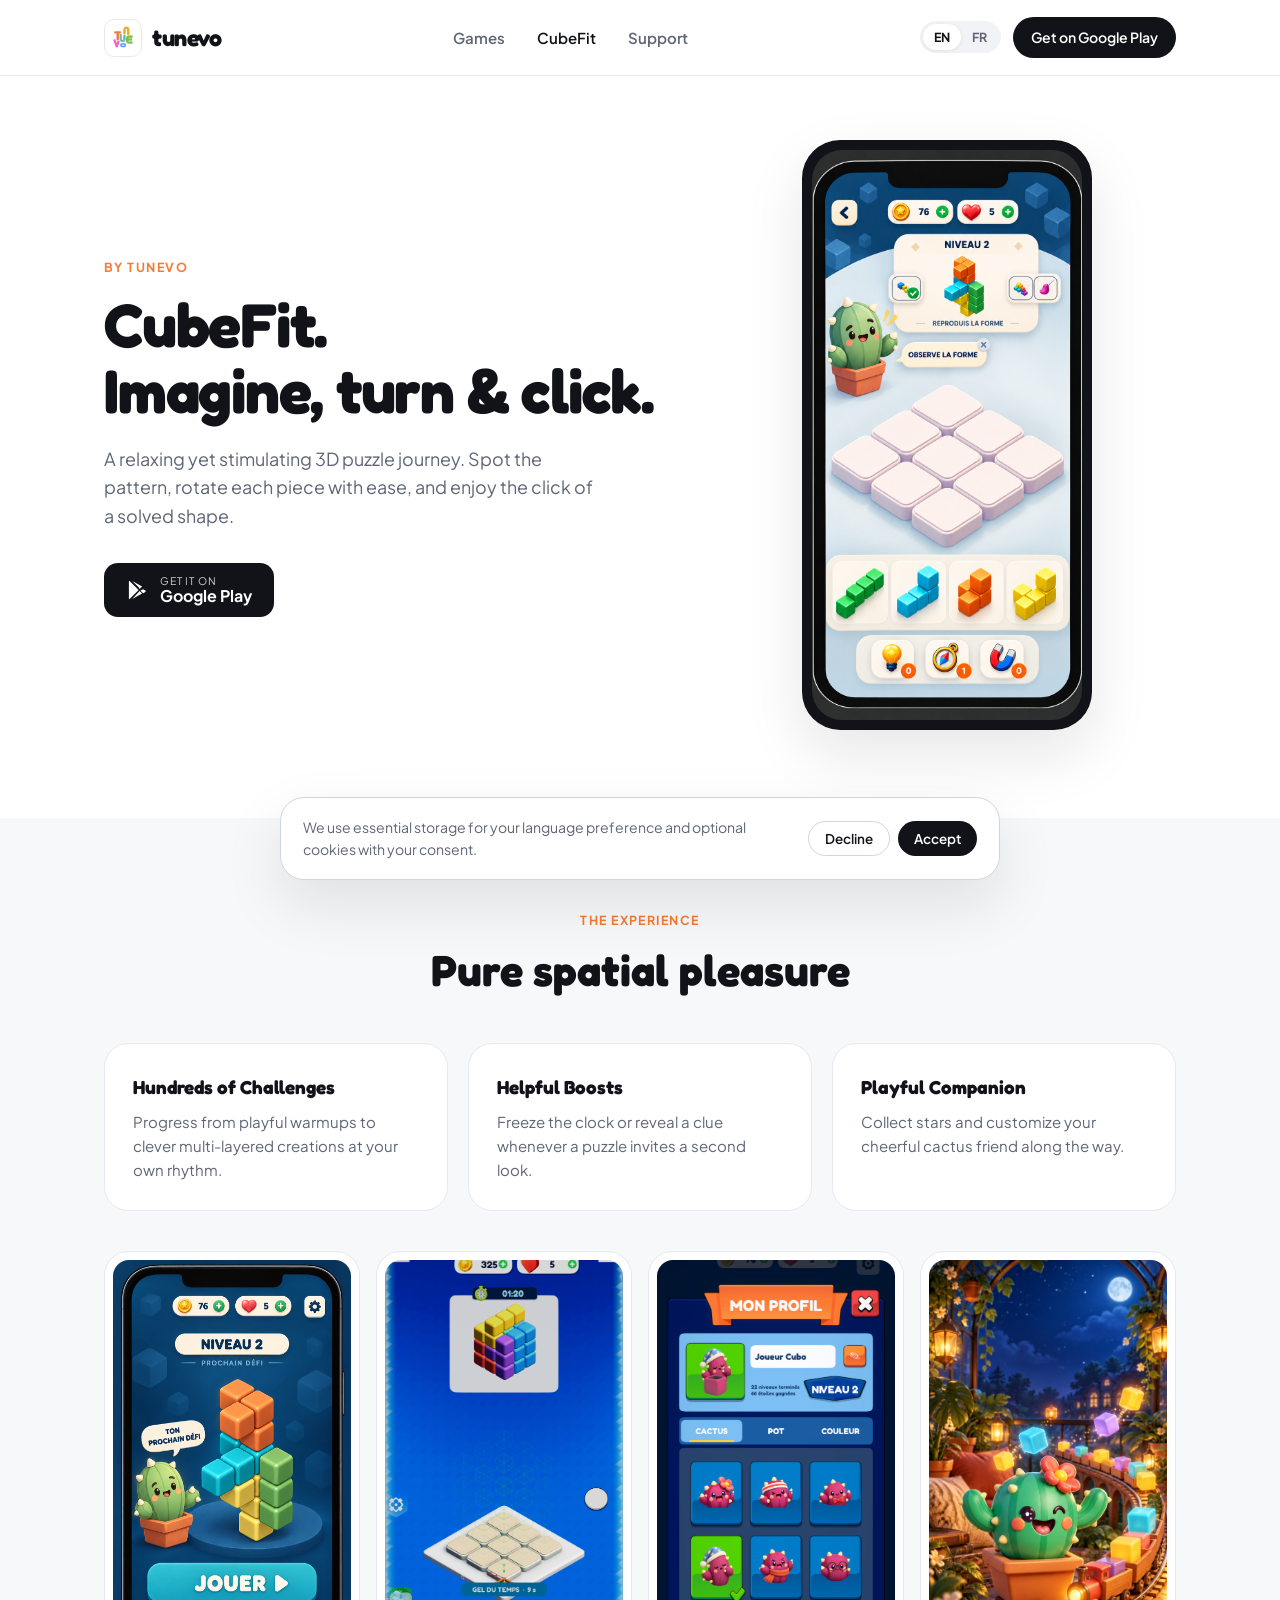
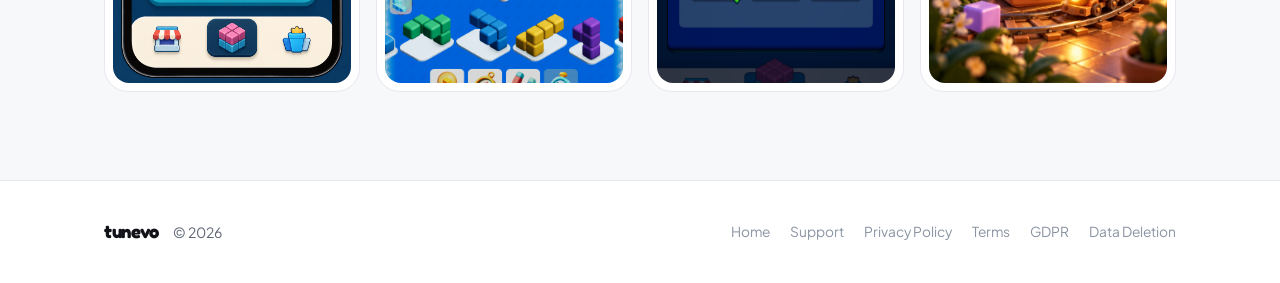
==== commit 9619dd60: "style: minimalist grand.gs redesign, tunevo branding, Play Store only, discreet legal footer" ====
--- a/cubefit/index.html
+++ b/cubefit/index.html
@@ -3,29 +3,26 @@
 <head>
   <meta charset="UTF-8">
   <meta name="viewport" content="width=device-width, initial-scale=1.0">
-  <title>CubeFit by Tunevo — Tactile 3D Spatial Puzzle Game (iOS &amp; Android)</title>
-  <meta name="description" content="Download CubeFit by Tunevo: 600 handcrafted 3D voxel construction puzzles, smart rotation preview dock, 4 boosters, cactus customizer, and offline play.">
+  <title>CubeFit — tunevo</title>
+  <meta name="description" content="CubeFit by tunevo — Stimulating 3D shape-building puzzles on Google Play.">
   <link rel="canonical" href="https://tunevo.si/cubefit/">
   <link rel="icon" type="image/png" href="../assets/images/favicon.png">
-  <meta property="og:title" content="CubeFit by Tunevo — 3D Voxel Puzzle">
-  <meta property="og:description" content="600+ 3D building puzzles across 15 worlds. Snap, rotate, freeze time, and customize your cactus mascot!">
+  <meta property="og:title" content="CubeFit — tunevo">
+  <meta property="og:description" content="Observe the model, turn colorful blocks, and complete hundreds of stimulating 3D puzzles.">
   <meta property="og:image" content="https://tunevo.si/assets/images/cubefit-poster.jpg">
   <link rel="stylesheet" href="../assets/css/styles.css">
 </head>
 <body>
   <header class="site-header">
     <div class="container nav-inner">
-      <a href="../" class="brand-link">
-        <span class="brand-logo-wrap"><img src="../assets/images/tunevo-logo.png" alt="Tunevo logo"></span>
-        <span class="brand-wordmark">tunevo<span class="brand-dot">.si</span></span>
+      <a href="../" class="brand-link" aria-label="tunevo">
+        <span class="brand-logo-wrap"><img src="../assets/images/tunevo-logo.png" alt="tunevo logo"></span>
+        <span class="brand-wordmark">tunevo</span>
       </a>
       <nav aria-label="Primary Navigation">
         <ul class="nav-links">
-          <li><a href="../" data-i18n-en="Home" data-i18n-fr="Accueil">Home</a></li>
-          <li><a href="./" class="active" data-i18n-en="CubeFit" data-i18n-fr="CubeFit">CubeFit</a></li>
-          <li><a href="../privacy/" data-i18n-en="Privacy" data-i18n-fr="Confidentialité">Privacy</a></li>
-          <li><a href="../terms/" data-i18n-en="Terms" data-i18n-fr="CGU">Terms</a></li>
-          <li><a href="../gdpr/" data-i18n-en="GDPR" data-i18n-fr="RGPD">GDPR</a></li>
+          <li><a href="../" data-i18n-en="Games" data-i18n-fr="Jeux">Games</a></li>
+          <li><a href="./" class="active">CubeFit</a></li>
           <li><a href="../support/" data-i18n-en="Support" data-i18n-fr="Support">Support</a></li>
         </ul>
       </nav>
@@ -34,9 +31,9 @@
           <button type="button" class="lang-btn active" data-set-lang="en">EN</button>
           <button type="button" class="lang-btn" data-set-lang="fr">FR</button>
         </div>
-        <a href="../support/" class="btn btn-primary nav-cta" data-i18n-en="Need Help?" data-i18n-fr="Besoin d'aide ?">Need Help?</a>
-        <button type="button" class="mobile-menu-btn" id="mobileMenuBtn" aria-label="Open menu" aria-expanded="false">
-          <svg width="22" height="22" viewBox="0 0 24 24" fill="none" stroke="currentColor" stroke-width="2.4" stroke-linecap="round"><path d="M4 7h16M4 12h16M4 17h16"/></svg>
+        <a href="https://play.google.com/store/apps/details?id=com.tunevo.cubefit" target="_blank" rel="noopener noreferrer" class="btn btn-primary nav-cta" data-i18n-en="Get on Google Play" data-i18n-fr="Sur Google Play">Get on Google Play</a>
+        <button type="button" class="mobile-menu-btn" id="mobileMenuBtn" aria-label="Menu" aria-expanded="false">
+          <svg width="22" height="22" viewBox="0 0 24 24" fill="none" stroke="currentColor" stroke-width="2.2" stroke-linecap="round"><path d="M4 7h16M4 12h16M4 17h16"/></svg>
         </button>
       </div>
     </div>
@@ -44,222 +41,123 @@
 
   <div class="mobile-drawer" id="mobileDrawer">
     <ul>
-      <li><a href="../" data-i18n-en="Tunevo Home" data-i18n-fr="Accueil Tunevo">Tunevo Home</a></li>
-      <li><a href="./" data-i18n-en="CubeFit" data-i18n-fr="CubeFit">CubeFit</a></li>
-      <li><a href="../privacy/" data-i18n-en="Privacy Policy" data-i18n-fr="Politique de confidentialité">Privacy Policy</a></li>
-      <li><a href="../terms/" data-i18n-en="Terms of Service" data-i18n-fr="Conditions d'utilisation">Terms of Service</a></li>
-      <li><a href="../gdpr/" data-i18n-en="GDPR Center" data-i18n-fr="Centre RGPD">GDPR Center</a></li>
-      <li><a href="../data-deletion/" data-i18n-en="Data Deletion" data-i18n-fr="Suppression des données">Data Deletion</a></li>
+      <li><a href="../" data-i18n-en="Games" data-i18n-fr="Jeux">Games</a></li>
+      <li><a href="./">CubeFit</a></li>
       <li><a href="../support/" data-i18n-en="Support" data-i18n-fr="Support">Support</a></li>
     </ul>
   </div>
 
   <main>
     <section class="hero-section">
-      <div class="hero-grid-bg" aria-hidden="true"></div>
       <div class="container hero-layout">
         <div>
-          <div class="studio-badge">
-            <img src="../assets/images/cubefit-icon.png" alt="CubeFit Icon" style="width:24px;height:24px;border-radius:6px;">
-            <span data-i18n-en="TUNEVO FLAGSHIP RELEASE • v1.0.2" data-i18n-fr="SORTIE PHARE TUNEVO • v1.0.2">TUNEVO FLAGSHIP RELEASE • v1.0.2</span>
-          </div>
+          <span class="eyebrow" data-i18n-en="BY TUNEVO" data-i18n-fr="PAR TUNEVO">BY TUNEVO</span>
 
           <h1 class="hero-title" data-lang-block="en">
-            CubeFit:<br><span class="gradient-text">Observe, Rotate &amp; Fit.</span>
+            CubeFit.<br>Imagine, turn &amp; click.
           </h1>
           <h1 class="hero-title" data-lang-block="fr">
-            CubeFit :<br><span class="gradient-text">Observez, Orientez, Assemblez.</span>
+            CubeFit.<br>Observez, tournez, assemblez.
           </h1>
 
-          <p class="hero-subtitle" data-i18n-en="Master 600 handcrafted 3D voxel sculptures across 15 escalating worlds. Simple gestures, instant rotation previews, tactical boosters, and a charming cactus buddy cheering every solve." data-i18n-fr="Maîtrisez 600 sculptures 3D en voxels réparties sur 15 mondes progressifs. Des gestes simples, des aperçus de rotation en direct, des bonus tactiques et une mascotte cactus attachante.">
-            Master 600 handcrafted 3D voxel sculptures across 15 escalating worlds. Simple gestures, instant rotation previews, tactical boosters, and a charming cactus buddy cheering every solve.
+          <p class="hero-subtitle" data-i18n-en="A relaxing yet stimulating 3D puzzle journey. Spot the pattern, rotate each piece with ease, and enjoy the click of a solved shape." data-i18n-fr="Un voyage puzzle 3D aussi apaisant que stimulant. Repérez la forme, orientez chaque bloc naturellement et savourez la réussite de chaque figure.">
+            A relaxing yet stimulating 3D puzzle journey. Spot the pattern, rotate each piece with ease, and enjoy the click of a solved shape.
           </p>
 
           <div class="store-buttons">
-            <a href="https://play.google.com/store/apps/details?id=com.tunevo.cubefit" target="_blank" rel="noopener noreferrer" class="store-badge">
+            <a href="https://play.google.com/store/apps/details?id=com.tunevo.cubefit" target="_blank" rel="noopener noreferrer" class="store-badge" aria-label="Get CubeFit on Google Play">
               <svg viewBox="0 0 24 24" fill="currentColor" aria-hidden="true"><path d="M3.61 1.814L13.793 12 3.61 22.186a1.75 1.75 0 0 1-.46-1.2V3.014c0-.463.173-.89.46-1.2zm11.244 11.245l2.707 2.707-10.74 6.137 8.033-8.844zm3.82-1.915l2.373 1.356c.62.354.62 1.246 0 1.6l-2.373 1.356-2.963-2.963 2.963-1.349zm-4.881-2.203L6.821 2.097l10.74 6.137-2.707 2.707z"/></svg>
               <span class="store-badge-text">
                 <small data-i18n-en="GET IT ON" data-i18n-fr="DISPONIBLE SUR">GET IT ON</small>
                 <strong>Google Play</strong>
               </span>
             </a>
-
-            <a href="#specs" class="store-badge">
-              <svg viewBox="0 0 24 24" fill="currentColor" aria-hidden="true"><path d="M18.71 19.5c-.83 1.24-1.71 2.45-3.05 2.47-1.34.03-1.77-.79-3.29-.79-1.53 0-2 .77-3.27.82-1.31.05-2.3-1.32-3.14-2.53C4.25 17 2.94 12.45 4.7 9.39c.87-1.52 2.43-2.48 4.12-2.51 1.28-.02 2.5.87 3.29.87.78 0 2.26-1.07 3.81-.91.65.03 2.47.26 3.64 1.98-.09.06-2.17 1.28-2.15 3.81.03 3.02 2.65 4.03 2.68 4.04-.03.07-.42 1.44-1.38 2.83M15.97 6.33c.68-.83 1.14-1.98 1.01-3.13-.98.04-2.17.65-2.87 1.48-.63.73-1.18 1.9-1.03 3.02 1.1.08 2.21-.55 2.89-1.37z"/></svg>
-              <span class="store-badge-text">
-                <small data-i18n-en="PREPARING FOR" data-i18n-fr="BIENTÔT SUR">PREPARING FOR</small>
-                <strong>Apple App Store</strong>
-              </span>
-            </a>
-          </div>
-
-          <div class="hero-stats">
-            <div class="stat-item">
-              <strong>600</strong>
-              <span data-i18n-en="Solved-Verified Puzzles" data-i18n-fr="Niveaux vérifiés">Solved-Verified Puzzles</span>
-            </div>
-            <div class="stat-item">
-              <strong>EN / FR</strong>
-              <span data-i18n-en="Full Bilingual Interface" data-i18n-fr="Interface Bilingue">Full Bilingual Interface</span>
-            </div>
-            <div class="stat-item">
-              <strong>Offline</strong>
-              <span data-i18n-en="Play Without Account" data-i18n-fr="Sans compte requis">Play Without Account</span>
-            </div>
           </div>
         </div>
 
         <div class="hero-visual">
           <div class="phone-showcase">
-            <img src="../assets/images/cubefit-phone-gameplay.png" alt="CubeFit Gameplay Screenshot">
+            <img src="../assets/images/cubefit-phone-gameplay.png" alt="CubeFit Gameplay">
           </div>
         </div>
       </div>
     </section>
 
-    <div class="brand-ribbon" aria-hidden="true"></div>
-
-    <section class="section-light">
+    <section class="section-surface">
       <div class="container">
         <div class="section-header">
-          <span class="eyebrow" data-i18n-en="HOW CUBEFIT PLAYS" data-i18n-fr="SYSTÈME DE JEU">HOW CUBEFIT PLAYS</span>
-          <h2 class="section-title" data-i18n-en="Designed for Zero-Friction 3D Mastery" data-i18n-fr="Conçu pour une maîtrise 3D sans friction">Designed for Zero-Friction 3D Mastery</h2>
-          <p class="section-desc" data-i18n-en="From quick 2-piece warmups to intricate multi-color builds, every detail helps you visualize and snap with confidence." data-i18n-fr="Des premiers assemblages à 2 pièces jusqu'aux défis multicouches, chaque outil vous aide à visualiser et poser avec précision.">
-            From quick 2-piece warmups to intricate multi-color builds, every detail helps you visualize and snap with confidence.
-          </p>
+          <span class="eyebrow" data-i18n-en="THE EXPERIENCE" data-i18n-fr="L'EXPÉRIENCE">THE EXPERIENCE</span>
+          <h2 class="section-title" data-i18n-en="Pure spatial pleasure" data-i18n-fr="Le plaisir pur du puzzle 3D">Pure spatial pleasure</h2>
         </div>
 
-        <div class="features-grid">
-          <div class="feature-card">
-            <div class="feature-icon" style="background: rgba(19, 184, 228, 0.14); color: #087EA1;">&#9711;</div>
-            <h4 data-i18n-en="Simple &amp; Classic Controls" data-i18n-fr="Contrôles Simples &amp; Classiques">Simple &amp; Classic Controls</h4>
-            <p data-i18n-en="Default Simple Rotation Dock shows Turn and Tilt previews in real time, plus Classic mode for purists and Left-Handed support." data-i18n-fr="Le dock Simple affiche en direct les aperçus de rotation et d'inclinaison, avec option Classique et Mode Gaucher.">
-              Default Simple Rotation Dock shows Turn and Tilt previews in real time, plus Classic mode for purists and Left-Handed support.
+        <div class="experience-grid">
+          <div class="exp-card">
+            <h4 data-i18n-en="Hundreds of Challenges" data-i18n-fr="Des centaines de défis">Hundreds of Challenges</h4>
+            <p data-i18n-en="Progress from playful warmups to clever multi-layered creations at your own rhythm." data-i18n-fr="Passez d'assemblages simples à de véritables défis spatiaux, toujours à votre rythme.">
+              Progress from playful warmups to clever multi-layered creations at your own rhythm.
             </p>
           </div>
 
-          <div class="feature-card">
-            <div class="feature-icon" style="background: rgba(246, 185, 23, 0.18); color: #B37E00;">&#9201;</div>
-            <h4 data-i18n-en="10s Time Freeze" data-i18n-fr="Gel du Temps 10s">10s Time Freeze</h4>
-            <p data-i18n-en="Pause the puzzle countdown for 10 critical seconds with icy screen feedback while keeping full freedom to rotate and place pieces." data-i18n-fr="Figez le chronomètre pendant 10 secondes précieuses tout en continuant à manipuler et placer vos pièces librement.">
-              Pause the puzzle countdown for 10 critical seconds with icy screen feedback while keeping full freedom to rotate and place pieces.
+          <div class="exp-card">
+            <h4 data-i18n-en="Helpful Boosts" data-i18n-fr="Des aides précieuses">Helpful Boosts</h4>
+            <p data-i18n-en="Freeze the clock or reveal a clue whenever a puzzle invites a second look." data-i18n-fr="Gagnez du temps ou dévoilez un indice dès qu'un niveau vous donne du fil à retordre.">
+              Freeze the clock or reveal a clue whenever a puzzle invites a second look.
             </p>
           </div>
 
-          <div class="feature-card">
-            <div class="feature-icon" style="background: rgba(57, 201, 47, 0.14); color: #1F8717;">&#128161;</div>
-            <h4 data-i18n-en="Hint, Compass &amp; Magnet" data-i18n-fr="Indice, Boussole &amp; Aimant">Hint, Compass &amp; Magnet</h4>
-            <p data-i18n-en="Reveal piece orientation, spotlight target zones, or auto-snap a piece into its exact 3D slot when a puzzle stumps you." data-i18n-fr="Révélez l'orientation, ciblez la zone exacte ou verrouillez automatiquement une pièce sur la grille.">
-              Reveal piece orientation, spotlight target zones, or auto-snap a piece into its exact 3D slot when a puzzle stumps you.
-            </p>
-          </div>
-
-          <div class="feature-card">
-            <div class="feature-icon" style="background: rgba(236, 89, 160, 0.14); color: #B5276B;">&#127797;</div>
-            <h4 data-i18n-en="Cactus Customizer" data-i18n-fr="Atelier Cactus">Cactus Customizer</h4>
-            <p data-i18n-en="Unlock joyful cactus outfits, sunglasses, sleepy nightcaps, pot styles, and cheerful hues to personalize your profile." data-i18n-fr="Débloquez tenues, lunettes, bonnets, pots et palettes colorées pour personnaliser votre compagnon cactus.">
-              Unlock joyful cactus outfits, sunglasses, sleepy nightcaps, pot styles, and cheerful hues to personalize your profile.
+          <div class="exp-card">
+            <h4 data-i18n-en="Playful Companion" data-i18n-fr="Un compagnon joyeux">Playful Companion</h4>
+            <p data-i18n-en="Collect stars and customize your cheerful cactus friend along the way." data-i18n-fr="Récoltez des étoiles et personnalisez votre petit cactus tout au long du jeu.">
+              Collect stars and customize your cheerful cactus friend along the way.
             </p>
           </div>
         </div>
 
-        <div class="gallery-grid" style="margin-bottom: 56px;">
-          <div class="gallery-card" data-lightbox-src="../assets/images/cubefit-phone-home.png" data-lightbox-alt="CubeFit Home Screen">
-            <img src="../assets/images/cubefit-phone-home.png" alt="CubeFit Home Screen" loading="lazy">
-            <div class="gallery-caption" data-i18n-en="Home Hub &amp; Level Preview" data-i18n-fr="Accueil &amp; Aperçu du niveau">Home Hub &amp; Level Preview</div>
+        <div class="gallery-grid">
+          <div class="gallery-card" data-lightbox-src="../assets/images/cubefit-phone-home.png" data-lightbox-alt="CubeFit Home">
+            <img src="../assets/images/cubefit-phone-home.png" alt="CubeFit Home" loading="lazy">
           </div>
           <div class="gallery-card" data-lightbox-src="../assets/images/cubefit-screen-freeze.png" data-lightbox-alt="CubeFit Time Freeze">
             <img src="../assets/images/cubefit-screen-freeze.png" alt="CubeFit Time Freeze" loading="lazy">
-            <div class="gallery-caption" data-i18n-en="Freeze Hint Active" data-i18n-fr="Bonus Gel du Temps actif">Freeze Hint Active</div>
           </div>
-          <div class="gallery-card" data-lightbox-src="../assets/images/cubefit-art-tower.jpg" data-lightbox-alt="CubeFit Tower Splash Art">
-            <img src="../assets/images/cubefit-art-tower.jpg" alt="CubeFit Tower Splash Art" loading="lazy">
-            <div class="gallery-caption" data-i18n-en="Daylight Conservatory World" data-i18n-fr="Univers Tour Ensoleillée">Daylight Conservatory World</div>
+          <div class="gallery-card" data-lightbox-src="../assets/images/cubefit-screen-profile.png" data-lightbox-alt="CubeFit Cactus">
+            <img src="../assets/images/cubefit-screen-profile.png" alt="CubeFit Cactus" loading="lazy">
           </div>
-          <div class="gallery-card" data-lightbox-src="../assets/images/cubefit-art-night.jpg" data-lightbox-alt="CubeFit Night Train Splash Art">
-            <img src="../assets/images/cubefit-art-night.jpg" alt="CubeFit Night Train Splash Art" loading="lazy">
-            <div class="gallery-caption" data-i18n-en="Starlight Train Theme" data-i18n-fr="Univers Train Nocturne">Starlight Train Theme</div>
+          <div class="gallery-card" data-lightbox-src="../assets/images/cubefit-art-night.jpg" data-lightbox-alt="CubeFit Night World">
+            <img src="../assets/images/cubefit-art-night.jpg" alt="CubeFit Night World" loading="lazy">
           </div>
-        </div>
-
-        <!-- Technical & Store Specs -->
-        <div class="legal-document" id="specs">
-          <h2 data-i18n-en="Application Specifications &amp; Store Compliance" data-i18n-fr="Fiche Technique &amp; Liens Store Officiels">Application Specifications &amp; Store Compliance</h2>
-          <table class="data-table">
-            <tbody>
-              <tr>
-                <th data-i18n-en="Application Name" data-i18n-fr="Nom de l'application">Application Name</th>
-                <td>CubeFit</td>
-              </tr>
-              <tr>
-                <th data-i18n-en="Publisher / Brand" data-i18n-fr="Éditeur / Marque">Publisher / Brand</th>
-                <td>Tunevo (<a href="../" class="inline-link">https://tunevo.si</a>)</td>
-              </tr>
-              <tr>
-                <th data-i18n-en="Bundle / Package ID" data-i18n-fr="Identifiant Package / Bundle">Bundle / Package ID</th>
-                <td><code>com.tunevo.cubefit</code></td>
-              </tr>
-              <tr>
-                <th data-i18n-en="Supported Platforms" data-i18n-fr="Plateformes supportées">Supported Platforms</th>
-                <td>Android 9.0+ (API 28–35) &amp; iOS 15.0+</td>
-              </tr>
-              <tr>
-                <th data-i18n-en="Languages" data-i18n-fr="Langues">Languages</th>
-                <td>English, Français</td>
-              </tr>
-              <tr>
-                <th data-i18n-en="Privacy Policy URL" data-i18n-fr="URL Politique de Confidentialité">Privacy Policy URL</th>
-                <td><a href="../privacy/" class="inline-link">https://tunevo.si/privacy</a></td>
-              </tr>
-              <tr>
-                <th data-i18n-en="Terms of Service URL" data-i18n-fr="URL Conditions d'Utilisation">Terms of Service URL</th>
-                <td><a href="../terms/" class="inline-link">https://tunevo.si/terms</a></td>
-              </tr>
-              <tr>
-                <th data-i18n-en="GDPR &amp; Consent URL" data-i18n-fr="URL Centre RGPD">GDPR &amp; Consent URL</th>
-                <td><a href="../gdpr/" class="inline-link">https://tunevo.si/gdpr</a></td>
-              </tr>
-              <tr>
-                <th data-i18n-en="Data Deletion URL" data-i18n-fr="URL Suppression des Données">Data Deletion URL</th>
-                <td><a href="../data-deletion/" class="inline-link">https://tunevo.si/data-deletion</a></td>
-              </tr>
-              <tr>
-                <th data-i18n-en="Support URL" data-i18n-fr="URL Support">Support URL</th>
-                <td><a href="../support/" class="inline-link">https://tunevo.si/support</a> (<code>support@tunevo.si</code>)</td>
-              </tr>
-            </tbody>
-          </table>
         </div>
       </div>
     </section>
   </main>
 
   <footer class="site-footer">
-    <div class="container">
-      <div class="footer-bottom" style="border-top: none; padding-top: 0;">
-        <span>&copy; 2026 Tunevo (<a href="../" style="text-decoration:underline;">tunevo.si</a>).</span>
-        <span>
-          <a href="../privacy/" data-i18n-en="Privacy" data-i18n-fr="Confidentialité">Privacy</a> &bull;
-          <a href="../terms/" data-i18n-en="Terms" data-i18n-fr="CGU">Terms</a> &bull;
-          <a href="../gdpr/" data-i18n-en="GDPR" data-i18n-fr="RGPD">GDPR</a> &bull;
-          <a href="../data-deletion/" data-i18n-en="Data Deletion" data-i18n-fr="Suppression">Data Deletion</a> &bull;
-          <a href="../support/" data-i18n-en="Support" data-i18n-fr="Support">Support</a>
-        </span>
+    <div class="container footer-minimal">
+      <div class="footer-left">
+        <span class="brand-link" style="font-size:1.15rem;">tunevo</span>
+        <span>&copy; 2026</span>
+      </div>
+      <div class="footer-legal-links">
+        <a href="../" data-i18n-en="Home" data-i18n-fr="Accueil">Home</a>
+        <a href="../support/" data-i18n-en="Support" data-i18n-fr="Support">Support</a>
+        <a href="../privacy/" data-i18n-en="Privacy Policy" data-i18n-fr="Politique de confidentialité">Privacy Policy</a>
+        <a href="../terms/" data-i18n-en="Terms" data-i18n-fr="Conditions d'utilisation">Terms</a>
+        <a href="../gdpr/" data-i18n-en="GDPR" data-i18n-fr="RGPD">GDPR</a>
+        <a href="../data-deletion/" data-i18n-en="Data Deletion" data-i18n-fr="Suppression des données">Data Deletion</a>
       </div>
     </div>
   </footer>
 
-  <div class="lightbox" id="imageLightbox" aria-hidden="true" role="dialog" aria-label="Screenshot preview">
+  <div class="lightbox" id="imageLightbox" aria-hidden="true" role="dialog" aria-label="Preview">
     <button type="button" class="lightbox-close" aria-label="Close">&times;</button>
     <img src="" alt="">
   </div>
 
   <div class="cookie-banner" id="cookieBanner" role="region" aria-label="Cookie Consent">
-    <p data-i18n-en="We use essential storage for language preferences and optional cookies only with your consent." data-i18n-fr="Nous utilisons un stockage essentiel pour la langue et des cookies optionnels uniquement avec votre accord.">We use essential storage for language preferences and optional cookies only with your consent.</p>
+    <p data-i18n-en="We use essential storage for your language preference and optional cookies with your consent." data-i18n-fr="Nous utilisons un stockage minimal pour votre langue et des cookies optionnels avec votre accord.">We use essential storage for your language preference and optional cookies with your consent.</p>
     <div class="cookie-actions">
-      <a href="../gdpr/" class="btn btn-outline-light" data-i18n-en="Preferences" data-i18n-fr="Préférences">Preferences</a>
-      <button type="button" class="btn btn-outline-light" data-cookie-action="reject-optional" data-i18n-en="Essential Only" data-i18n-fr="Refuser">Essential Only</button>
-      <button type="button" class="btn btn-green" data-cookie-action="accept-all" data-i18n-en="Accept All" data-i18n-fr="Tout accepter">Accept All</button>
+      <button type="button" class="btn btn-outline" data-cookie-action="reject-optional" data-i18n-en="Decline" data-i18n-fr="Refuser">Decline</button>
+      <button type="button" class="btn btn-primary" data-cookie-action="accept-all" data-i18n-en="Accept" data-i18n-fr="Accepter">Accept</button>
     </div>
   </div>
 
--- a/assets/css/styles.css
+++ b/assets/css/styles.css
@@ -1,61 +1,49 @@
 /* ==========================================================================
-   TUNEVO STUDIO & CUBEFIT DESIGN SYSTEM
-   Inspired by modern casual puzzle studio flagships (grand.gs / loopgames.net)
+   TUNEVO — MINIMALIST STUDIO & CUBEFIT DESIGN SYSTEM
+   Clean, airy, light-first aesthetic inspired by grand.gs
    ========================================================================== */
 
-@import url('https://fonts.googleapis.com/css2?family=Fredoka:wght@500;600;700&family=Plus+Jakarta+Sans:wght@400;500;600;700;800&display=swap');
+@import url('https://fonts.googleapis.com/css2?family=Fredoka:wght@500;600;700&family=Plus+Jakarta+Sans:wght@400;500;600;700&display=swap');
 
 :root {
-  /* Tunevo Logo Brand Palette */
-  --tunevo-orange: #F47B34;
-  --tunevo-yellow: #F5A623;
-  --tunevo-teal: #5EC2B7;
-  --tunevo-green: #66C247;
-  --tunevo-pink: #EC59A0;
-  --tunevo-blue: #5496FF;
-
-  /* CubeFit Product Tokens */
-  --cubefit-cyan: #13B8E4;
-  --cubefit-green: #39C92F;
-  --cubefit-gold: #F6B917;
-  --cubefit-danger: #EF5B68;
-
-  /* Studio Surface & Ink System */
-  --bg-obsidian: #070D1F;
-  --bg-navy: #0D1733;
-  --bg-navy-elevated: #14224A;
-  --bg-light: #F5F9FF;
-  --bg-white: #FFFFFF;
-  --bg-soft-blue: #EAF3FE;
-
-  --ink-light: #FFFFFF;
-  --ink-light-muted: #A9B9D9;
-  --ink-dark: #10254D;
-  --ink-dark-muted: #546A92;
-
-  --border-dark: rgba(255, 255, 255, 0.10);
-  --border-light: rgba(16, 37, 77, 0.09);
-
-  /* Radii & Depth */
+  --bg-page: #FFFFFF;
+  --bg-surface: #F7F8FA;
+  --bg-card: #FFFFFF;
+  --bg-pill: #F1F3F6;
+
+  --ink-primary: #111318;
+  --ink-secondary: #5E6675;
+  --ink-muted: #8A93A2;
+
+  --accent-primary: #111318;
+  --accent-hover: #262B36;
+  --accent-coral: #F47B34;
+  --accent-blue: #13B8E4;
+  --accent-green: #24A148;
+  --accent-danger: #D93848;
+
+  --border-subtle: #E6E9EF;
+  --border-strong: #CFD5E0;
+
   --radius-sm: 12px;
   --radius-md: 18px;
-  --radius-lg: 26px;
-  --radius-xl: 36px;
+  --radius-lg: 24px;
+  --radius-xl: 32px;
   --radius-pill: 999px;
 
-  --shadow-card: 0 20px 50px rgba(7, 13, 31, 0.08);
-  --shadow-glow: 0 22px 60px rgba(19, 184, 228, 0.28);
-  --shadow-dark: 0 28px 70px rgba(0, 0, 0, 0.45);
+  --shadow-sm: 0 4px 16px rgba(17, 19, 24, 0.04);
+  --shadow-md: 0 16px 40px rgba(17, 19, 24, 0.06);
+  --shadow-lg: 0 24px 60px rgba(17, 19, 24, 0.10);
 
   --font-display: 'Fredoka', system-ui, -apple-system, sans-serif;
   --font-body: 'Plus Jakarta Sans', system-ui, -apple-system, BlinkMacSystemFont, sans-serif;
 
-  --container-max: 1220px;
-  --nav-height: 78px;
-  --transition: 0.25s cubic-bezier(0.22, 1, 0.36, 1);
-}
-
-/* Reset & Base */
+  --container-max: 1120px;
+  --nav-height: 76px;
+  --transition: 0.22s cubic-bezier(0.22, 1, 0.36, 1);
+}
+
+/* Reset */
 *, *::before, *::after {
   box-sizing: border-box;
   margin: 0;
@@ -70,9 +58,9 @@
 
 body {
   font-family: var(--font-body);
-  background-color: var(--bg-obsidian);
-  color: var(--ink-light);
-  line-height: 1.65;
+  background-color: var(--bg-page);
+  color: var(--ink-primary);
+  line-height: 1.6;
   overflow-x: hidden;
 }
 
@@ -100,21 +88,12 @@
   padding: 0 24px;
 }
 
-.sr-only {
-  position: absolute;
-  width: 1px;
-  height: 1px;
-  overflow: hidden;
-  clip: rect(0, 0, 0, 0);
-  white-space: nowrap;
-}
-
 /* Bilingual Block Switching */
 html[data-lang="en"] [data-lang-block="fr"] { display: none !important; }
 html[data-lang="fr"] [data-lang-block="en"] { display: none !important; }
 
 /* ==========================================================================
-   NAVIGATION BAR
+   HEADER & NAVIGATION
    ========================================================================== */
 .site-header {
   position: fixed;
@@ -123,16 +102,15 @@
   right: 0;
   z-index: 1000;
   height: var(--nav-height);
-  background: rgba(7, 13, 31, 0.78);
-  backdrop-filter: blur(18px);
-  -webkit-backdrop-filter: blur(18px);
-  border-bottom: 1px solid var(--border-dark);
-  transition: background var(--transition), box-shadow var(--transition);
+  background: rgba(255, 255, 255, 0.88);
+  backdrop-filter: blur(16px);
+  -webkit-backdrop-filter: blur(16px);
+  border-bottom: 1px solid var(--border-subtle);
+  transition: box-shadow var(--transition);
 }
 
 .site-header.scrolled {
-  background: rgba(7, 13, 31, 0.94);
-  box-shadow: 0 12px 40px rgba(0, 0, 0, 0.35);
+  box-shadow: var(--shadow-sm);
 }
 
 .nav-inner {
@@ -146,23 +124,23 @@
 .brand-link {
   display: inline-flex;
   align-items: center;
-  gap: 12px;
+  gap: 10px;
   font-family: var(--font-display);
   font-size: 1.45rem;
   font-weight: 700;
   letter-spacing: -0.02em;
-  color: var(--ink-light);
+  color: var(--ink-primary);
 }
 
 .brand-logo-wrap {
-  width: 44px;
-  height: 44px;
-  border-radius: 13px;
-  background: #FFFFFF;
-  padding: 4px;
+  width: 38px;
+  height: 38px;
+  border-radius: 10px;
+  background: var(--bg-page);
+  border: 1px solid var(--border-subtle);
+  padding: 3px;
   display: grid;
   place-items: center;
-  box-shadow: 0 6px 18px rgba(0, 0, 0, 0.25);
   flex-shrink: 0;
 }
 
@@ -172,52 +150,23 @@
   object-fit: contain;
 }
 
-.brand-wordmark {
-  display: flex;
-  align-items: baseline;
-  gap: 2px;
-}
-
-.brand-dot {
-  color: var(--tunevo-teal);
-}
-
 .nav-links {
   display: flex;
   align-items: center;
-  gap: 28px;
+  gap: 32px;
   list-style: none;
 }
 
 .nav-links a {
-  font-size: 0.95rem;
+  font-size: 0.94rem;
   font-weight: 600;
-  color: var(--ink-light-muted);
+  color: var(--ink-secondary);
   transition: color var(--transition);
-  position: relative;
 }
 
 .nav-links a:hover,
 .nav-links a.active {
-  color: var(--ink-light);
-}
-
-.nav-links a::after {
-  content: '';
-  position: absolute;
-  left: 0;
-  right: 0;
-  bottom: -6px;
-  height: 2px;
-  border-radius: 2px;
-  background: linear-gradient(90deg, var(--tunevo-orange), var(--tunevo-teal));
-  transform: scaleX(0);
-  transition: transform var(--transition);
-}
-
-.nav-links a:hover::after,
-.nav-links a.active::after {
-  transform: scaleX(1);
+  color: var(--ink-primary);
 }
 
 .nav-actions {
@@ -229,83 +178,65 @@
 .lang-switch {
   display: inline-flex;
   align-items: center;
-  background: rgba(255, 255, 255, 0.08);
-  border: 1px solid var(--border-dark);
+  background: var(--bg-pill);
   border-radius: var(--radius-pill);
   padding: 3px;
 }
 
 .lang-btn {
   padding: 5px 11px;
-  font-size: 0.8rem;
+  font-size: 0.78rem;
   font-weight: 700;
-  color: var(--ink-light-muted);
+  color: var(--ink-secondary);
   border-radius: var(--radius-pill);
   transition: all var(--transition);
 }
 
 .lang-btn.active {
-  background: #FFFFFF;
-  color: var(--ink-dark);
+  background: var(--bg-page);
+  color: var(--ink-primary);
+  box-shadow: 0 1px 4px rgba(0, 0, 0, 0.08);
 }
 
 .btn {
   display: inline-flex;
   align-items: center;
   justify-content: center;
-  gap: 10px;
+  gap: 8px;
   padding: 12px 22px;
   border-radius: var(--radius-pill);
-  font-weight: 700;
-  font-size: 0.95rem;
-  transition: transform var(--transition), box-shadow var(--transition), background var(--transition);
+  font-weight: 600;
+  font-size: 0.94rem;
+  transition: transform var(--transition), background var(--transition), border-color var(--transition);
   white-space: nowrap;
 }
 
 .btn:hover {
-  transform: translateY(-2px);
-}
-
-.btn:active {
-  transform: translateY(0);
+  transform: translateY(-1px);
 }
 
 .btn-primary {
-  background: linear-gradient(135deg, var(--cubefit-cyan), var(--tunevo-blue));
+  background: var(--accent-primary);
   color: #FFFFFF;
-  box-shadow: 0 10px 28px rgba(19, 184, 228, 0.35);
 }
 
 .btn-primary:hover {
-  box-shadow: 0 14px 36px rgba(19, 184, 228, 0.48);
+  background: var(--accent-hover);
+}
+
+.btn-outline {
+  border: 1.5px solid var(--border-strong);
+  color: var(--ink-primary);
+  background: var(--bg-page);
+}
+
+.btn-outline:hover {
+  border-color: var(--ink-primary);
 }
 
 .btn-green {
-  background: linear-gradient(135deg, var(--cubefit-green), #28A720);
+  background: var(--accent-green);
   color: #FFFFFF;
-  box-shadow: 0 10px 28px rgba(57, 201, 47, 0.35);
-}
-
-.btn-outline-light {
-  border: 1.5px solid rgba(255, 255, 255, 0.24);
-  color: #FFFFFF;
-  background: rgba(255, 255, 255, 0.05);
-}
-
-.btn-outline-light:hover {
-  background: rgba(255, 255, 255, 0.12);
-  border-color: rgba(255, 255, 255, 0.45);
-}
-
-.btn-outline-dark {
-  border: 1.5px solid var(--border-light);
-  color: var(--ink-dark);
-  background: #FFFFFF;
-}
-
-.btn-outline-dark:hover {
-  border-color: var(--cubefit-cyan);
-  color: var(--cubefit-cyan);
 }
 
 .nav-cta {
@@ -315,27 +246,26 @@
 
 .mobile-menu-btn {
   display: none;
-  width: 42px;
-  height: 42px;
-  border-radius: 12px;
-  background: rgba(255, 255, 255, 0.08);
-  color: #FFFFFF;
+  width: 40px;
+  height: 40px;
+  border-radius: 10px;
+  background: var(--bg-pill);
+  color: var(--ink-primary);
   align-items: center;
   justify-content: center;
 }
 
-/* Mobile Drawer */
 .mobile-drawer {
   display: none;
   position: fixed;
   top: var(--nav-height);
   left: 0;
   right: 0;
-  background: rgba(10, 17, 36, 0.98);
-  backdrop-filter: blur(20px);
-  border-bottom: 1px solid var(--border-dark);
-  padding: 20px 24px 28px;
+  background: var(--bg-page);
+  border-bottom: 1px solid var(--border-subtle);
+  padding: 16px 24px 24px;
   z-index: 999;
+  box-shadow: var(--shadow-md);
 }
 
 .mobile-drawer.open {
@@ -346,499 +276,286 @@
   list-style: none;
   display: flex;
   flex-direction: column;
-  gap: 14px;
+  gap: 8px;
 }
 
 .mobile-drawer a {
   display: block;
-  font-size: 1.05rem;
+  font-size: 1rem;
   font-weight: 600;
-  color: var(--ink-light);
-  padding: 8px 0;
-  border-bottom: 1px solid rgba(255, 255, 255, 0.06);
+  color: var(--ink-primary);
+  padding: 10px 0;
+  border-bottom: 1px solid var(--border-subtle);
 }
 
 /* ==========================================================================
-   HERO SECTION (Grand Games / Loop Games Studio Energy)
+   HERO SECTION (Minimalist Grand Games Style)
    ========================================================================== */
 .hero-section {
-  position: relative;
-  padding: calc(var(--nav-height) + 64px) 0 96px;
-  background:
-    radial-gradient(circle at 15% 20%, rgba(244, 123, 52, 0.16), transparent 42%),
-    radial-gradient(circle at 85% 25%, rgba(19, 184, 228, 0.22), transparent 45%),
-    radial-gradient(circle at 50% 95%, rgba(236, 89, 160, 0.12), transparent 45%),
-    linear-gradient(180deg, #070D1F 0%, #0D1733 100%);
-  overflow: hidden;
-}
-
-.hero-grid-bg {
-  position: absolute;
-  inset: 0;
-  background-image:
-    linear-gradient(rgba(255, 255, 255, 0.03) 1px, transparent 1px),
-    linear-gradient(90deg, rgba(255, 255, 255, 0.03) 1px, transparent 1px);
-  background-size: 56px 56px;
-  mask-image: radial-gradient(ellipse at center, black 40%, transparent 80%);
-  pointer-events: none;
+  padding: calc(var(--nav-height) + 64px) 0 88px;
+  background: var(--bg-page);
 }
 
 .hero-layout {
-  position: relative;
-  z-index: 2;
   display: grid;
-  grid-template-columns: 1.15fr 0.85fr;
+  grid-template-columns: 1.1fr 0.9fr;
   gap: 56px;
   align-items: center;
 }
 
-.studio-badge {
-  display: inline-flex;
-  align-items: center;
-  gap: 10px;
-  padding: 7px 16px;
-  border-radius: var(--radius-pill);
-  background: rgba(255, 255, 255, 0.08);
-  border: 1px solid rgba(255, 255, 255, 0.14);
-  font-size: 0.84rem;
+.eyebrow {
+  display: inline-block;
+  font-size: 0.78rem;
   font-weight: 700;
-  color: #E2EEFF;
-  margin-bottom: 24px;
-}
-
-.studio-badge-dots {
-  display: inline-flex;
-  gap: 5px;
-}
-
-.studio-badge-dots span {
-  width: 8px;
-  height: 8px;
-  border-radius: 3px;
+  text-transform: uppercase;
+  letter-spacing: 0.12em;
+  color: var(--accent-coral);
+  margin-bottom: 14px;
 }
 
 .hero-title {
   font-family: var(--font-display);
-  font-size: clamp(2.5rem, 5vw, 4.15rem);
+  font-size: clamp(2.4rem, 5vw, 3.85rem);
   font-weight: 700;
-  line-height: 1.07;
+  line-height: 1.08;
   letter-spacing: -0.02em;
-  margin-bottom: 22px;
-}
-
-.gradient-text {
-  background: linear-gradient(90deg, var(--tunevo-yellow), var(--tunevo-orange), var(--tunevo-pink), var(--cubefit-cyan));
-  -webkit-background-clip: text;
-  background-clip: text;
-  color: transparent;
+  color: var(--ink-primary);
+  margin-bottom: 20px;
 }
 
 .hero-subtitle {
-  font-size: 1.14rem;
-  color: var(--ink-light-muted);
-  max-width: 560px;
-  margin-bottom: 34px;
+  font-size: 1.12rem;
+  color: var(--ink-secondary);
+  max-width: 500px;
+  margin-bottom: 32px;
 }
 
 .hero-actions {
   display: flex;
   flex-wrap: wrap;
-  gap: 14px;
-  margin-bottom: 44px;
-}
-
-.hero-stats {
+  gap: 12px;
+}
+
+.hero-visual {
+  display: flex;
+  justify-content: center;
+}
+
+.phone-showcase {
+  width: 290px;
+  border-radius: 38px;
+  padding: 10px;
+  background: var(--ink-primary);
+  box-shadow: var(--shadow-lg);
+}
+
+.phone-showcase img {
+  width: 100%;
+  border-radius: 30px;
+  aspect-ratio: 9 / 19;
+  object-fit: cover;
+}
+
+/* ==========================================================================
+   SECTIONS (Light Surface Alternation)
+   ========================================================================== */
+.section-surface {
+  background: var(--bg-surface);
+  padding: 88px 0;
+}
+
+.section-white {
+  background: var(--bg-page);
+  padding: 88px 0;
+}
+
+.section-header {
+  max-width: 620px;
+  margin: 0 auto 48px;
+  text-align: center;
+}
+
+.section-title {
+  font-family: var(--font-display);
+  font-size: clamp(1.9rem, 3.4vw, 2.75rem);
+  font-weight: 700;
+  line-height: 1.15;
+  color: var(--ink-primary);
+  margin-bottom: 12px;
+}
+
+.section-desc {
+  font-size: 1.04rem;
+  color: var(--ink-secondary);
+}
+
+/* ==========================================================================
+   CUBEFIT SHOWCASE CARD
+   ========================================================================== */
+.cubefit-card {
+  background: var(--bg-card);
+  border: 1px solid var(--border-subtle);
+  border-radius: var(--radius-xl);
+  box-shadow: var(--shadow-md);
+  overflow: hidden;
+  display: grid;
+  grid-template-columns: 1fr 1fr;
+  align-items: stretch;
+  margin-bottom: 40px;
+}
+
+.cubefit-info {
+  padding: 48px;
+  display: flex;
+  flex-direction: column;
+  justify-content: center;
+}
+
+.cubefit-app-row {
+  display: flex;
+  align-items: center;
+  gap: 16px;
+  margin-bottom: 20px;
+}
+
+.cubefit-icon {
+  width: 72px;
+  height: 72px;
+  border-radius: 18px;
+  box-shadow: var(--shadow-sm);
+  flex-shrink: 0;
+}
+
+.cubefit-app-row h3 {
+  font-family: var(--font-display);
+  font-size: 1.85rem;
+  color: var(--ink-primary);
+  line-height: 1.1;
+}
+
+.cubefit-tag {
+  display: inline-block;
+  margin-top: 6px;
+  padding: 3px 10px;
+  border-radius: var(--radius-pill);
+  background: var(--bg-pill);
+  color: var(--ink-secondary);
+  font-size: 0.78rem;
+  font-weight: 600;
+}
+
+.cubefit-lead {
+  font-size: 1.02rem;
+  color: var(--ink-secondary);
+  margin-bottom: 28px;
+}
+
+/* Google Play Badge */
+.store-buttons {
+  display: flex;
+  flex-wrap: wrap;
+  align-items: center;
+  gap: 12px;
+}
+
+.store-badge {
+  display: inline-flex;
+  align-items: center;
+  gap: 12px;
+  background: var(--ink-primary);
+  color: #FFFFFF;
+  padding: 12px 22px;
+  border-radius: 14px;
+  transition: transform var(--transition), background var(--transition);
+}
+
+.store-badge:hover {
+  transform: translateY(-2px);
+  background: var(--accent-hover);
+}
+
+.store-badge svg {
+  width: 22px;
+  height: 22px;
+  flex-shrink: 0;
+}
+
+.store-badge-text small {
+  display: block;
+  font-size: 0.65rem;
+  text-transform: uppercase;
+  letter-spacing: 0.08em;
+  opacity: 0.8;
+  line-height: 1.1;
+}
+
+.store-badge-text strong {
+  display: block;
+  font-size: 1rem;
+  font-weight: 700;
+  line-height: 1.2;
+}
+
+.cubefit-media {
+  background: var(--bg-surface);
+  display: flex;
+  align-items: center;
+  justify-content: center;
+  padding: 32px;
+}
+
+.cubefit-media img {
+  max-height: 440px;
+  border-radius: var(--radius-lg);
+  box-shadow: var(--shadow-md);
+}
+
+/* Experience Highlights */
+.experience-grid {
   display: grid;
   grid-template-columns: repeat(3, minmax(0, 1fr));
-  gap: 18px;
-  padding-top: 28px;
-  border-top: 1px solid var(--border-dark);
-}
-
-.stat-item strong {
-  display: block;
-  font-family: var(--font-display);
-  font-size: 1.7rem;
-  font-weight: 700;
-  color: #FFFFFF;
-}
-
-.stat-item span {
-  font-size: 0.85rem;
-  color: var(--ink-light-muted);
-}
-
-/* Hero Visual Showcase */
-.hero-visual {
-  position: relative;
-  display: flex;
-  justify-content: center;
-  align-items: center;
-}
-
-.phone-showcase {
-  position: relative;
-  width: 310px;
-  border-radius: 42px;
-  padding: 12px;
-  background: linear-gradient(145deg, #273A68, #0D1733);
-  border: 2px solid rgba(255, 255, 255, 0.18);
-  box-shadow: var(--shadow-dark), 0 0 80px rgba(19, 184, 228, 0.25);
-  animation: floatSlow 6s ease-in-out infinite;
-}
-
-.phone-showcase img {
-  width: 100%;
-  border-radius: 32px;
-  aspect-ratio: 9 / 19;
-  object-fit: cover;
-}
-
-.floating-chip {
-  position: absolute;
-  display: flex;
-  align-items: center;
-  gap: 10px;
-  padding: 10px 14px;
-  border-radius: 18px;
-  background: rgba(16, 28, 56, 0.9);
-  backdrop-filter: blur(14px);
-  border: 1px solid rgba(255, 255, 255, 0.16);
-  box-shadow: 0 14px 35px rgba(0, 0, 0, 0.35);
-  font-size: 0.82rem;
-  font-weight: 700;
-  z-index: 3;
-}
-
-.floating-chip img {
-  width: 36px;
-  height: 36px;
-  border-radius: 10px;
-  object-fit: cover;
-}
-
-.chip-top {
-  top: 26px;
-  left: -46px;
-}
-
-.chip-bottom {
-  bottom: 38px;
-  right: -42px;
-}
-
-@keyframes floatSlow {
-  0%, 100% { transform: translateY(0px); }
-  50% { transform: translateY(-10px); }
-}
-
-/* ==========================================================================
-   COLOR RIBBON (Tunevo Multi-Hue Divider)
-   ========================================================================== */
-.brand-ribbon {
-  height: 6px;
-  background: linear-gradient(90deg,
-    var(--tunevo-orange) 0%,
-    var(--tunevo-yellow) 20%,
-    var(--tunevo-teal) 40%,
-    var(--tunevo-green) 60%,
-    var(--tunevo-pink) 80%,
-    var(--tunevo-blue) 100%);
-}
-
-/* ==========================================================================
-   FLAGSHIP GAME SECTION: CUBEFIT
-   ========================================================================== */
-.section-light {
-  background: var(--bg-light);
-  color: var(--ink-dark);
-  padding: 96px 0;
-}
-
-.section-dark {
-  background: var(--bg-navy);
-  color: var(--ink-light);
-  padding: 96px 0;
-}
-
-.section-header {
-  text-align: center;
-  max-width: 720px;
-  margin: 0 auto 56px;
-}
-
-.eyebrow {
-  display: inline-block;
-  font-size: 0.8rem;
-  font-weight: 800;
-  text-transform: uppercase;
-  letter-spacing: 0.12em;
-  color: var(--cubefit-cyan);
-  margin-bottom: 10px;
-}
-
-.section-title {
-  font-family: var(--font-display);
-  font-size: clamp(2rem, 3.6vw, 3rem);
-  font-weight: 700;
-  line-height: 1.15;
-  margin-bottom: 16px;
-}
-
-.section-desc {
-  font-size: 1.06rem;
-  color: var(--ink-dark-muted);
-}
-
-.section-dark .section-desc {
-  color: var(--ink-light-muted);
-}
-
-/* CubeFit Flagship Card */
-.cubefit-flagship {
-  background: #FFFFFF;
-  border-radius: var(--radius-xl);
-  border: 1px solid var(--border-light);
-  box-shadow: var(--shadow-card);
-  overflow: hidden;
-  display: grid;
-  grid-template-columns: 1.05fr 0.95fr;
-  align-items: stretch;
-  margin-bottom: 48px;
-}
-
-.cubefit-info {
-  padding: 48px;
-  display: flex;
-  flex-direction: column;
-  justify-content: center;
-}
-
-.cubefit-app-row {
-  display: flex;
-  align-items: center;
-  gap: 18px;
-  margin-bottom: 24px;
-}
-
-.cubefit-icon {
-  width: 84px;
-  height: 84px;
-  border-radius: 22px;
-  box-shadow: 0 12px 26px rgba(16, 37, 77, 0.18);
-  flex-shrink: 0;
-}
-
-.cubefit-app-row h3 {
-  font-family: var(--font-display);
-  font-size: 2rem;
-  color: var(--ink-dark);
-  line-height: 1.1;
-}
-
-.cubefit-meta-tags {
-  display: flex;
-  flex-wrap: wrap;
-  gap: 8px;
-  margin-top: 8px;
-}
-
-.tag-pill {
-  padding: 4px 12px;
-  border-radius: var(--radius-pill);
-  font-size: 0.78rem;
-  font-weight: 700;
-  background: var(--bg-soft-blue);
-  color: var(--ink-dark);
-}
-
-.tag-pill.cyan {
-  background: rgba(19, 184, 228, 0.14);
-  color: #087EA1;
-}
-
-.tag-pill.green {
-  background: rgba(57, 201, 47, 0.14);
-  color: #1F8717;
-}
-
-.cubefit-lead {
-  font-size: 1.05rem;
-  color: var(--ink-dark-muted);
-  margin-bottom: 26px;
-}
-
-.cubefit-bullets {
-  list-style: none;
-  display: grid;
-  grid-template-columns: repeat(2, minmax(0, 1fr));
-  gap: 12px 18px;
-  margin-bottom: 30px;
-}
-
-.cubefit-bullets li {
-  display: flex;
-  align-items: center;
-  gap: 10px;
-  font-weight: 600;
-  font-size: 0.94rem;
-  color: var(--ink-dark);
-}
-
-.bullet-dot {
-  width: 10px;
-  height: 10px;
-  border-radius: 3px;
-  flex-shrink: 0;
-}
-
-/* Official Store Badges */
-.store-buttons {
-  display: flex;
-  flex-wrap: wrap;
-  gap: 14px;
-  margin-bottom: 22px;
-}
-
-.store-badge {
-  display: inline-flex;
-  align-items: center;
-  gap: 12px;
-  background: #0B142B;
-  color: #FFFFFF;
-  padding: 11px 20px;
-  border-radius: 15px;
-  border: 1px solid rgba(255, 255, 255, 0.12);
-  transition: transform var(--transition), box-shadow var(--transition), background var(--transition);
-}
-
-.store-badge:hover {
-  transform: translateY(-2px);
-  background: #132247;
-  box-shadow: 0 12px 26px rgba(11, 20, 43, 0.22);
-}
-
-.store-badge svg {
-  width: 24px;
-  height: 24px;
-  flex-shrink: 0;
-}
-
-.store-badge-text small {
-  display: block;
-  font-size: 0.68rem;
-  text-transform: uppercase;
-  letter-spacing: 0.06em;
-  opacity: 0.78;
-  line-height: 1.1;
-}
-
-.store-badge-text strong {
-  display: block;
-  font-size: 1.02rem;
-  font-weight: 700;
-  line-height: 1.2;
-}
-
-.cubefit-legal-strip {
-  display: flex;
-  flex-wrap: wrap;
-  gap: 14px;
-  padding-top: 18px;
-  border-top: 1px solid var(--border-light);
-  font-size: 0.86rem;
-  font-weight: 600;
-  color: var(--ink-dark-muted);
-}
-
-.cubefit-legal-strip a {
-  color: #0B87B8;
-}
-
-.cubefit-legal-strip a:hover {
-  text-decoration: underline;
-}
-
-.cubefit-media-pane {
-  position: relative;
-  background: linear-gradient(135deg, #0D2B6B, #13B8E4);
-  min-height: 440px;
-  display: flex;
-  align-items: center;
-  justify-content: center;
+  gap: 20px;
+  margin-bottom: 40px;
+}
+
+.exp-card {
+  background: var(--bg-card);
+  border: 1px solid var(--border-subtle);
+  border-radius: var(--radius-lg);
   padding: 28px;
 }
 
-.cubefit-media-pane img {
-  max-height: 520px;
-  border-radius: 26px;
-  box-shadow: 0 24px 55px rgba(0, 0, 0, 0.35);
-}
-
-/* Feature Cards & Gallery */
-.features-grid {
-  display: grid;
-  grid-template-columns: repeat(4, minmax(0, 1fr));
-  gap: 20px;
-  margin-bottom: 56px;
-}
-
-.feature-card {
-  background: #FFFFFF;
-  border: 1px solid var(--border-light);
-  border-radius: var(--radius-lg);
-  padding: 26px;
-  box-shadow: 0 10px 30px rgba(16, 37, 77, 0.04);
-  transition: transform var(--transition), box-shadow var(--transition);
-}
-
-.feature-card:hover {
-  transform: translateY(-4px);
-  box-shadow: var(--shadow-card);
-}
-
-.feature-icon {
-  width: 48px;
-  height: 48px;
-  border-radius: 14px;
-  display: grid;
-  place-items: center;
-  font-size: 1.35rem;
-  margin-bottom: 16px;
-  font-weight: 700;
-}
-
-.feature-card h4 {
+.exp-card h4 {
   font-family: var(--font-display);
   font-size: 1.18rem;
-  color: var(--ink-dark);
+  color: var(--ink-primary);
   margin-bottom: 8px;
 }
 
-.feature-card p {
-  font-size: 0.92rem;
-  color: var(--ink-dark-muted);
-}
-
-/* Screenshots Strip */
+.exp-card p {
+  font-size: 0.94rem;
+  color: var(--ink-secondary);
+}
+
+/* Minimal Screenshot Gallery */
 .gallery-grid {
   display: grid;
   grid-template-columns: repeat(4, minmax(0, 1fr));
-  gap: 18px;
+  gap: 16px;
 }
 
 .gallery-card {
-  background: #FFFFFF;
+  background: var(--bg-card);
+  border: 1px solid var(--border-subtle);
   border-radius: var(--radius-lg);
-  padding: 10px;
-  border: 1px solid var(--border-light);
-  box-shadow: 0 12px 30px rgba(16, 37, 77, 0.06);
-  transition: transform var(--transition);
+  padding: 8px;
   cursor: zoom-in;
+  transition: transform var(--transition), box-shadow var(--transition);
 }
 
 .gallery-card:hover {
-  transform: translateY(-4px);
+  transform: translateY(-3px);
+  box-shadow: var(--shadow-md);
 }
 
 .gallery-card img {
@@ -848,149 +565,65 @@
   border-radius: 16px;
 }
 
-.gallery-caption {
-  padding: 10px 6px 4px;
-  font-size: 0.84rem;
-  font-weight: 700;
-  color: var(--ink-dark);
-  text-align: center;
-}
-
 /* ==========================================================================
-   STUDIO DNA & PILLARS
+   ABOUT STUDIO
    ========================================================================== */
-.pillars-grid {
-  display: grid;
-  grid-template-columns: repeat(3, minmax(0, 1fr));
-  gap: 24px;
-}
-
-.pillar-card {
-  background: rgba(255, 255, 255, 0.04);
-  border: 1px solid var(--border-dark);
-  border-radius: var(--radius-lg);
-  padding: 32px;
-  transition: border-color var(--transition), transform var(--transition);
-}
-
-.pillar-card:hover {
-  border-color: rgba(19, 184, 228, 0.45);
-  transform: translateY(-4px);
-}
-
-.pillar-num {
-  font-family: var(--font-display);
-  font-size: 2.2rem;
-  font-weight: 700;
-  margin-bottom: 12px;
-  display: inline-block;
-}
-
-.pillar-card h3 {
-  font-family: var(--font-display);
-  font-size: 1.38rem;
-  margin-bottom: 10px;
-}
-
-.pillar-card p {
-  color: var(--ink-light-muted);
-  font-size: 0.95rem;
-}
-
-/* ==========================================================================
-   TRUST, STORE COMPLIANCE & LEGAL HUB
-   ========================================================================== */
-.compliance-grid {
+.about-grid {
   display: grid;
   grid-template-columns: repeat(3, minmax(0, 1fr));
   gap: 20px;
 }
 
-.compliance-card {
-  background: #FFFFFF;
-  border: 1px solid var(--border-light);
+.about-card {
+  background: var(--bg-surface);
+  border: 1px solid var(--border-subtle);
   border-radius: var(--radius-lg);
-  padding: 28px;
-  display: flex;
-  flex-direction: column;
-  justify-content: space-between;
-  gap: 16px;
-  box-shadow: 0 10px 28px rgba(16, 37, 77, 0.05);
-  transition: transform var(--transition), border-color var(--transition);
-}
-
-.compliance-card:hover {
-  transform: translateY(-4px);
-  border-color: var(--cubefit-cyan);
-}
-
-.compliance-card h3 {
+  padding: 30px;
+}
+
+.about-card h3 {
   font-family: var(--font-display);
-  font-size: 1.24rem;
-  color: var(--ink-dark);
-  margin-bottom: 6px;
-}
-
-.compliance-card p {
-  font-size: 0.92rem;
-  color: var(--ink-dark-muted);
-}
-
-.compliance-link {
-  font-size: 0.9rem;
-  font-weight: 700;
-  color: #087EA1;
-  display: inline-flex;
-  align-items: center;
-  gap: 6px;
+  font-size: 1.25rem;
+  margin-bottom: 8px;
+  color: var(--ink-primary);
+}
+
+.about-card p {
+  font-size: 0.94rem;
+  color: var(--ink-secondary);
 }
 
 /* ==========================================================================
-   LEGAL & SUPPORT SUBPAGES
+   SUBPAGES & LEGAL LAYOUT
    ========================================================================== */
 .page-hero {
-  padding: calc(var(--nav-height) + 52px) 0 56px;
-  background:
-    radial-gradient(circle at 80% 20%, rgba(19, 184, 228, 0.18), transparent 45%),
-    linear-gradient(180deg, #070D1F 0%, #0D1733 100%);
-  border-bottom: 1px solid var(--border-dark);
-}
-
-.page-hero-badge {
-  display: inline-flex;
-  align-items: center;
-  gap: 8px;
-  padding: 6px 14px;
-  border-radius: var(--radius-pill);
-  background: rgba(19, 184, 228, 0.14);
-  color: #6CE0FF;
-  font-size: 0.8rem;
-  font-weight: 700;
-  margin-bottom: 16px;
+  padding: calc(var(--nav-height) + 48px) 0 40px;
+  background: var(--bg-surface);
+  border-bottom: 1px solid var(--border-subtle);
 }
 
 .page-hero h1 {
   font-family: var(--font-display);
-  font-size: clamp(2rem, 4vw, 3.1rem);
+  font-size: clamp(2rem, 3.6vw, 2.8rem);
+  color: var(--ink-primary);
   line-height: 1.12;
-  margin-bottom: 14px;
+  margin-bottom: 10px;
 }
 
 .page-hero p {
-  color: var(--ink-light-muted);
-  max-width: 720px;
-  font-size: 1.05rem;
+  color: var(--ink-secondary);
+  max-width: 660px;
+  font-size: 1.02rem;
 }
 
 .legal-shell {
-  background: var(--bg-light);
-  color: var(--ink-dark);
-  padding: 56px 0 88px;
+  background: var(--bg-page);
+  padding: 48px 0 84px;
 }
 
 .legal-grid {
   display: grid;
-  grid-template-columns: 270px 1fr;
+  grid-template-columns: 240px 1fr;
   gap: 36px;
   align-items: start;
 }
@@ -998,213 +631,200 @@
 .legal-toc {
   position: sticky;
   top: calc(var(--nav-height) + 24px);
-  background: #FFFFFF;
-  border: 1px solid var(--border-light);
-  border-radius: var(--radius-lg);
-  padding: 22px;
-  box-shadow: 0 10px 30px rgba(16, 37, 77, 0.05);
+  background: var(--bg-surface);
+  border: 1px solid var(--border-subtle);
+  border-radius: var(--radius-md);
+  padding: 20px;
 }
 
 .legal-toc h2 {
   font-family: var(--font-display);
-  font-size: 1rem;
+  font-size: 0.92rem;
   text-transform: uppercase;
   letter-spacing: 0.08em;
-  color: var(--ink-dark-muted);
-  margin-bottom: 14px;
+  color: var(--ink-muted);
+  margin-bottom: 12px;
 }
 
 .legal-toc ul {
   list-style: none;
   display: flex;
   flex-direction: column;
-  gap: 8px;
+  gap: 6px;
 }
 
 .legal-toc a {
   display: block;
   font-size: 0.88rem;
   font-weight: 600;
-  color: var(--ink-dark-muted);
+  color: var(--ink-secondary);
   padding: 5px 8px;
   border-radius: 8px;
-  transition: background var(--transition), color var(--transition);
 }
 
 .legal-toc a:hover {
-  background: var(--bg-soft-blue);
-  color: var(--ink-dark);
+  background: var(--bg-page);
+  color: var(--ink-primary);
 }
 
 .legal-document {
-  background: #FFFFFF;
-  border: 1px solid var(--border-light);
-  border-radius: var(--radius-xl);
-  padding: 44px;
-  box-shadow: var(--shadow-card);
+  background: var(--bg-card);
+  border: 1px solid var(--border-subtle);
+  border-radius: var(--radius-lg);
+  padding: 40px;
 }
 
 .legal-meta-bar {
   display: flex;
   flex-wrap: wrap;
   gap: 12px 24px;
-  padding: 16px 20px;
-  background: var(--bg-soft-blue);
-  border-radius: var(--radius-md);
+  padding: 14px 18px;
+  background: var(--bg-surface);
+  border-radius: var(--radius-sm);
+  margin-bottom: 28px;
+  font-size: 0.88rem;
+  color: var(--ink-secondary);
+}
+
+.legal-document section {
   margin-bottom: 32px;
-  font-size: 0.88rem;
-  font-weight: 600;
-  color: var(--ink-dark);
-}
-
-.legal-document section {
-  margin-bottom: 34px;
   scroll-margin-top: calc(var(--nav-height) + 24px);
 }
 
 .legal-document h2 {
   font-family: var(--font-display);
-  font-size: 1.5rem;
-  color: var(--ink-dark);
-  margin-bottom: 12px;
+  font-size: 1.4rem;
+  color: var(--ink-primary);
+  margin-bottom: 10px;
   padding-bottom: 8px;
-  border-bottom: 2px solid var(--bg-soft-blue);
+  border-bottom: 1px solid var(--border-subtle);
 }
 
 .legal-document h3 {
   font-family: var(--font-display);
-  font-size: 1.15rem;
-  color: var(--ink-dark);
-  margin: 18px 0 8px;
-}
-
-.legal-document p {
-  color: #2A406B;
-  margin-bottom: 12px;
+  font-size: 1.1rem;
+  color: var(--ink-primary);
+  margin: 16px 0 6px;
+}
+
+.legal-document p,
+.legal-document li {
+  color: var(--ink-secondary);
+  margin-bottom: 10px;
 }
 
 .legal-document ul,
 .legal-document ol {
-  margin: 10px 0 16px 22px;
-  color: #2A406B;
-}
-
-.legal-document li {
-  margin-bottom: 7px;
+  margin: 8px 0 14px 20px;
 }
 
 .legal-document a.inline-link {
-  color: #087EA1;
-  font-weight: 700;
+  color: var(--ink-primary);
+  font-weight: 600;
   text-decoration: underline;
 }
 
 .callout-box {
-  background: #F0F9FF;
-  border-left: 4px solid var(--cubefit-cyan);
-  padding: 18px 20px;
-  border-radius: 0 var(--radius-md) var(--radius-md) 0;
-  margin: 18px 0;
-}
-
-.callout-box.warn {
-  background: #FFF6F6;
-  border-left-color: var(--cubefit-danger);
+  background: var(--bg-surface);
+  border-left: 3px solid var(--ink-primary);
+  padding: 16px 18px;
+  border-radius: 0 var(--radius-sm) var(--radius-sm) 0;
+  margin: 16px 0;
+  font-size: 0.94rem;
 }
 
 .data-table {
   width: 100%;
   border-collapse: collapse;
-  margin: 16px 0 24px;
-  font-size: 0.92rem;
+  margin: 14px 0 22px;
+  font-size: 0.9rem;
 }
 
 .data-table th,
 .data-table td {
   text-align: left;
-  padding: 12px 14px;
-  border-bottom: 1px solid var(--border-light);
+  padding: 11px 12px;
+  border-bottom: 1px solid var(--border-subtle);
   vertical-align: top;
 }
 
 .data-table th {
-  background: var(--bg-soft-blue);
-  color: var(--ink-dark);
-  font-weight: 700;
-}
-
-/* Interactive Forms & Preference Cards */
+  background: var(--bg-surface);
+  color: var(--ink-primary);
+  font-weight: 600;
+}
+
+/* Forms, Toggles & FAQ */
 .interactive-card {
-  background: #F8FBFF;
-  border: 1px solid var(--border-light);
-  border-radius: var(--radius-lg);
-  padding: 28px;
-  margin: 22px 0;
+  background: var(--bg-surface);
+  border: 1px solid var(--border-subtle);
+  border-radius: var(--radius-md);
+  padding: 24px;
+  margin: 18px 0;
 }
 
 .form-grid {
   display: grid;
   grid-template-columns: repeat(2, minmax(0, 1fr));
-  gap: 16px;
+  gap: 14px;
 }
 
 .form-field {
   display: flex;
   flex-direction: column;
   gap: 6px;
-  margin-bottom: 16px;
+  margin-bottom: 14px;
 }
 
 .form-field label {
-  font-size: 0.88rem;
-  font-weight: 700;
-  color: var(--ink-dark);
+  font-size: 0.86rem;
+  font-weight: 600;
+  color: var(--ink-primary);
 }
 
 .form-field input,
 .form-field select,
 .form-field textarea {
   width: 100%;
-  padding: 12px 14px;
-  border-radius: 12px;
-  border: 1.5px solid #D5E2F5;
-  background: #FFFFFF;
-  color: var(--ink-dark);
+  padding: 11px 13px;
+  border-radius: 10px;
+  border: 1px solid var(--border-strong);
+  background: var(--bg-page);
+  color: var(--ink-primary);
   font-family: inherit;
-  font-size: 0.95rem;
-  transition: border-color var(--transition);
+  font-size: 0.94rem;
 }
 
 .form-field input:focus,
 .form-field select:focus,
 .form-field textarea:focus {
   outline: none;
-  border-color: var(--cubefit-cyan);
+  border-color: var(--ink-primary);
 }
 
 .form-status {
-  margin-top: 14px;
-  padding: 14px 16px;
-  border-radius: 12px;
-  font-size: 0.92rem;
+  margin-top: 12px;
+  padding: 12px 14px;
+  border-radius: 10px;
+  font-size: 0.9rem;
   font-weight: 600;
   display: none;
 }
 
 .form-status.visible {
   display: block;
-  background: rgba(57, 201, 47, 0.14);
-  color: #196B13;
-  border: 1px solid rgba(57, 201, 47, 0.35);
+  background: #EAF7EE;
+  color: #166534;
+  border: 1px solid #BBF7D0;
 }
 
 .toggle-row {
   display: flex;
   align-items: center;
   justify-content: space-between;
-  gap: 18px;
-  padding: 16px 0;
-  border-bottom: 1px solid var(--border-light);
+  gap: 16px;
+  padding: 14px 0;
+  border-bottom: 1px solid var(--border-subtle);
 }
 
 .toggle-row:last-child {
@@ -1214,8 +834,8 @@
 .switch {
   position: relative;
   display: inline-block;
-  width: 52px;
-  height: 30px;
+  width: 48px;
+  height: 28px;
   flex-shrink: 0;
 }
 
@@ -1228,44 +848,43 @@
 .slider {
   position: absolute;
   inset: 0;
-  background: #B8C7E0;
+  background: var(--border-strong);
   border-radius: 34px;
-  transition: 0.25s;
+  transition: 0.2s;
   cursor: pointer;
 }
 
 .slider::before {
   content: '';
   position: absolute;
-  height: 22px;
-  width: 22px;
+  height: 20px;
+  width: 20px;
   left: 4px;
   bottom: 4px;
   background: #FFFFFF;
   border-radius: 50%;
-  transition: 0.25s;
+  transition: 0.2s;
 }
 
 .switch input:checked + .slider {
-  background: var(--cubefit-green);
+  background: var(--ink-primary);
 }
 
 .switch input:checked + .slider::before {
-  transform: translateX(22px);
+  transform: translateX(20px);
 }
 
 .faq-item {
-  border: 1px solid var(--border-light);
-  border-radius: var(--radius-md);
-  margin-bottom: 12px;
-  overflow: hidden;
-  background: #FFFFFF;
+  border: 1px solid var(--border-subtle);
+  border-radius: var(--radius-sm);
+  margin-bottom: 10px;
+  background: var(--bg-card);
 }
 
 .faq-item summary {
-  padding: 16px 20px;
-  font-weight: 700;
-  color: var(--ink-dark);
+  padding: 15px 18px;
+  font-weight: 600;
+  color: var(--ink-primary);
   cursor: pointer;
   list-style: none;
   display: flex;
@@ -1275,8 +894,8 @@
 
 .faq-item summary::after {
   content: '+';
-  font-size: 1.3rem;
-  color: var(--cubefit-cyan);
+  font-size: 1.2rem;
+  color: var(--ink-muted);
 }
 
 .faq-item[open] summary::after {
@@ -1284,95 +903,75 @@
 }
 
 .faq-item .faq-body {
-  padding: 0 20px 18px;
-  color: #2A406B;
-  font-size: 0.95rem;
+  padding: 0 18px 16px;
+  color: var(--ink-secondary);
+  font-size: 0.94rem;
 }
 
 /* ==========================================================================
-   FOOTER
+   DISCREET MINIMALIST FOOTER
    ========================================================================== */
 .site-footer {
-  background: #050916;
-  color: var(--ink-light);
-  padding: 68px 0 32px;
-  border-top: 1px solid var(--border-dark);
-}
-
-.footer-grid {
-  display: grid;
-  grid-template-columns: 1.4fr 1fr 1fr 1fr;
-  gap: 40px;
-  margin-bottom: 48px;
-}
-
-.footer-brand p {
-  color: var(--ink-light-muted);
-  font-size: 0.92rem;
-  margin-top: 14px;
-  max-width: 310px;
-}
-
-.footer-col h4 {
-  font-family: var(--font-display);
-  font-size: 1rem;
-  margin-bottom: 16px;
-  color: #FFFFFF;
-}
-
-.footer-col ul {
-  list-style: none;
-  display: flex;
-  flex-direction: column;
-  gap: 10px;
-}
-
-.footer-col a,
-.footer-col button {
-  font-size: 0.9rem;
-  color: var(--ink-light-muted);
+  background: var(--bg-page);
+  border-top: 1px solid var(--border-subtle);
+  padding: 36px 0;
+  color: var(--ink-secondary);
+}
+
+.footer-minimal {
+  display: flex;
+  flex-wrap: wrap;
+  align-items: center;
+  justify-content: space-between;
+  gap: 16px 28px;
+}
+
+.footer-left {
+  display: flex;
+  align-items: center;
+  gap: 14px;
+  font-size: 0.88rem;
+}
+
+.footer-legal-links {
+  display: flex;
+  flex-wrap: wrap;
+  align-items: center;
+  gap: 10px 20px;
+  font-size: 0.86rem;
+}
+
+.footer-legal-links a,
+.footer-legal-links button {
+  color: var(--ink-muted);
   transition: color var(--transition);
-  text-align: left;
-}
-
-.footer-col a:hover,
-.footer-col button:hover {
-  color: #FFFFFF;
-}
-
-.footer-bottom {
-  padding-top: 24px;
-  border-top: 1px solid var(--border-dark);
-  display: flex;
-  flex-wrap: wrap;
-  justify-content: space-between;
-  align-items: center;
-  gap: 16px;
-  font-size: 0.85rem;
-  color: var(--ink-light-muted);
+}
+
+.footer-legal-links a:hover,
+.footer-legal-links button:hover {
+  color: var(--ink-primary);
 }
 
 /* ==========================================================================
-   GDPR COOKIE CONSENT BANNER & LIGHTBOX
+   COOKIE BANNER & LIGHTBOX
    ========================================================================== */
 .cookie-banner {
   position: fixed;
   bottom: 20px;
   left: 20px;
   right: 20px;
-  max-width: 820px;
+  max-width: 720px;
   margin: 0 auto;
   z-index: 2000;
-  background: rgba(13, 23, 51, 0.97);
-  backdrop-filter: blur(18px);
-  border: 1px solid rgba(255, 255, 255, 0.16);
+  background: var(--bg-page);
+  border: 1px solid var(--border-strong);
   border-radius: var(--radius-lg);
-  padding: 20px 24px;
-  box-shadow: var(--shadow-dark);
+  padding: 18px 22px;
+  box-shadow: var(--shadow-lg);
   display: none;
   align-items: center;
   justify-content: space-between;
-  gap: 20px;
+  gap: 18px;
 }
 
 .cookie-banner.visible {
@@ -1380,26 +979,27 @@
 }
 
 .cookie-banner p {
-  font-size: 0.9rem;
-  color: var(--ink-light-muted);
-}
-
-.cookie-banner strong {
-  color: #FFFFFF;
+  font-size: 0.88rem;
+  color: var(--ink-secondary);
 }
 
 .cookie-actions {
   display: flex;
   flex-wrap: wrap;
-  gap: 10px;
+  gap: 8px;
   flex-shrink: 0;
+}
+
+.cookie-actions .btn {
+  padding: 8px 16px;
+  font-size: 0.84rem;
 }
 
 .lightbox {
   position: fixed;
   inset: 0;
   z-index: 3000;
-  background: rgba(5, 9, 22, 0.9);
+  background: rgba(17, 19, 24, 0.88);
   display: none;
   align-items: center;
   justify-content: center;
@@ -1413,16 +1013,15 @@
 .lightbox img {
   max-height: 88vh;
   max-width: 90vw;
-  border-radius: 24px;
-  box-shadow: var(--shadow-dark);
+  border-radius: 22px;
 }
 
 .lightbox-close {
   position: absolute;
-  top: 22px;
-  right: 26px;
-  width: 44px;
-  height: 44px;
+  top: 20px;
+  right: 24px;
+  width: 42px;
+  height: 42px;
   border-radius: 50%;
   background: rgba(255, 255, 255, 0.16);
   color: #FFFFFF;
@@ -1430,11 +1029,11 @@
 }
 
 /* ==========================================================================
-   RESPONSIVE BREAKPOINTS
+   RESPONSIVE
    ========================================================================== */
-@media (max-width: 1024px) {
+@media (max-width: 960px) {
   .hero-layout,
-  .cubefit-flagship,
+  .cubefit-card,
   .legal-grid {
     grid-template-columns: 1fr;
   }
@@ -1443,22 +1042,21 @@
     position: static;
   }
 
-  .features-grid,
+  .experience-grid,
+  .about-grid {
+    grid-template-columns: 1fr;
+  }
+
   .gallery-grid {
     grid-template-columns: repeat(2, minmax(0, 1fr));
   }
 
-  .pillars-grid,
-  .compliance-grid {
-    grid-template-columns: repeat(2, minmax(0, 1fr));
-  }
-
-  .footer-grid {
-    grid-template-columns: repeat(2, minmax(0, 1fr));
-  }
-}
-
-@media (max-width: 768px) {
+  .cubefit-info {
+    padding: 32px 26px;
+  }
+}
+
+@media (max-width: 720px) {
   .nav-links,
   .nav-cta {
     display: none;
@@ -1468,32 +1066,26 @@
     display: inline-flex;
   }
 
-  .chip-top,
-  .chip-bottom {
-    display: none;
-  }
-
-  .hero-stats {
+  .hero-section {
+    padding: calc(var(--nav-height) + 40px) 0 56px;
+  }
+
+  .section-surface,
+  .section-white {
+    padding: 60px 0;
+  }
+
+  .form-grid {
     grid-template-columns: 1fr;
-    gap: 14px;
-  }
-
-  .cubefit-info {
-    padding: 28px 22px;
-  }
-
-  .cubefit-bullets,
-  .form-grid,
-  .features-grid,
-  .gallery-grid,
-  .pillars-grid,
-  .compliance-grid,
-  .footer-grid {
-    grid-template-columns: 1fr;
   }
 
   .legal-document {
-    padding: 26px 20px;
+    padding: 24px 18px;
+  }
+
+  .footer-minimal {
+    flex-direction: column;
+    align-items: flex-start;
   }
 
   .cookie-banner {
@@ -1504,7 +1096,6 @@
 
 @media (prefers-reduced-motion: reduce) {
   * {
-    animation-duration: 0.01ms !important;
     transition-duration: 0.01ms !important;
     scroll-behavior: auto !important;
   }
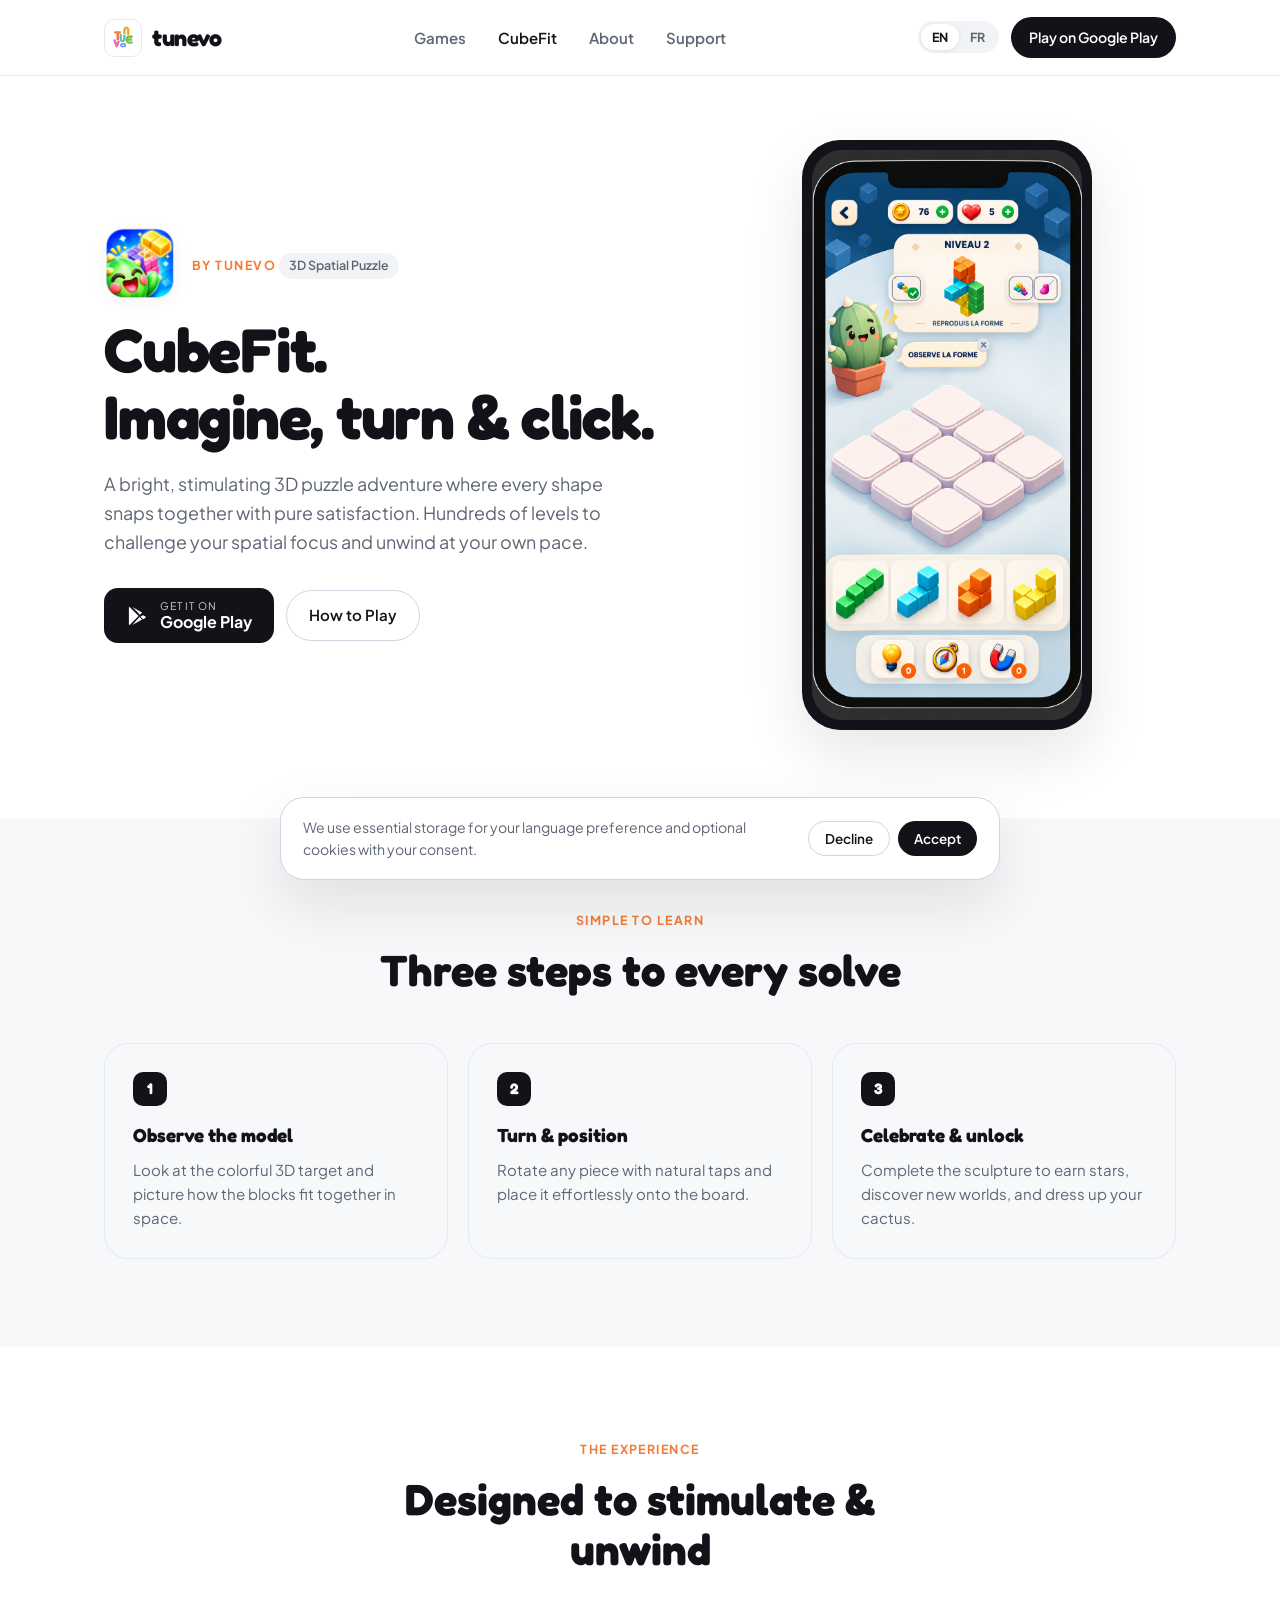
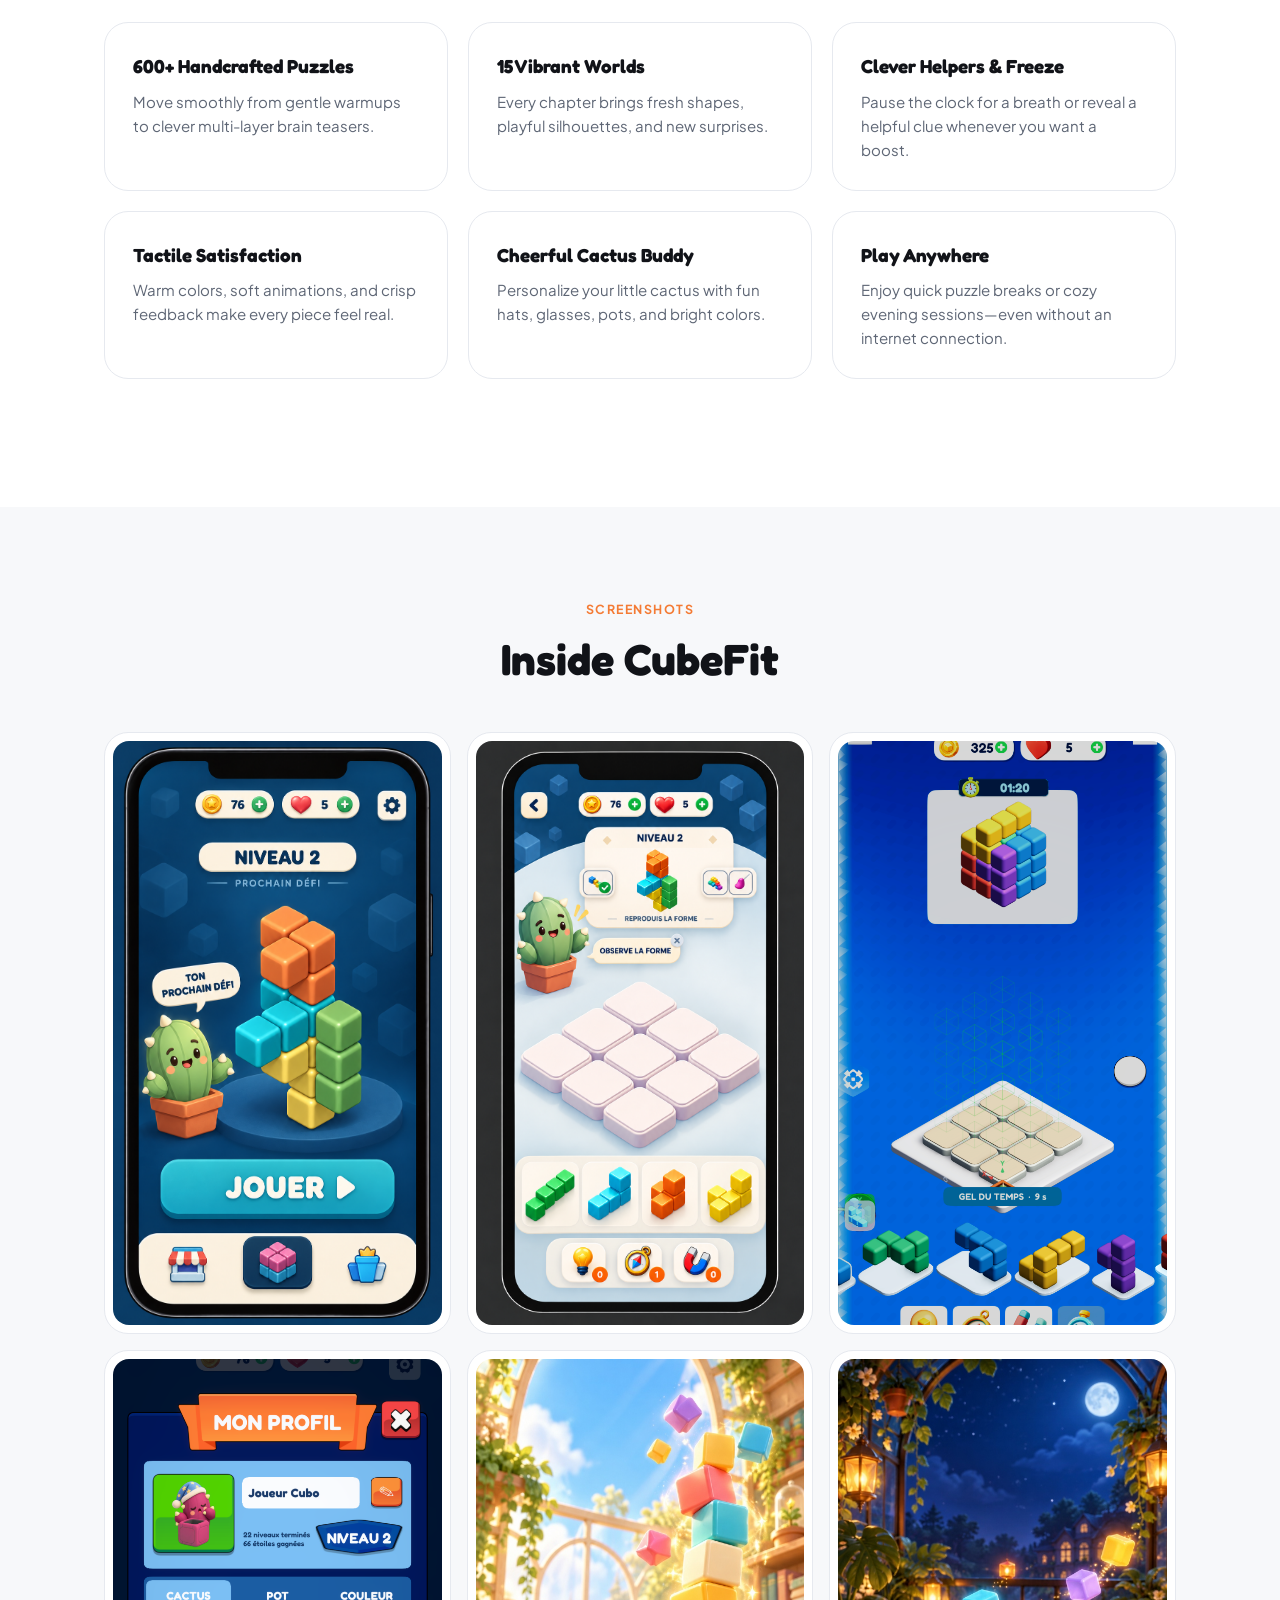
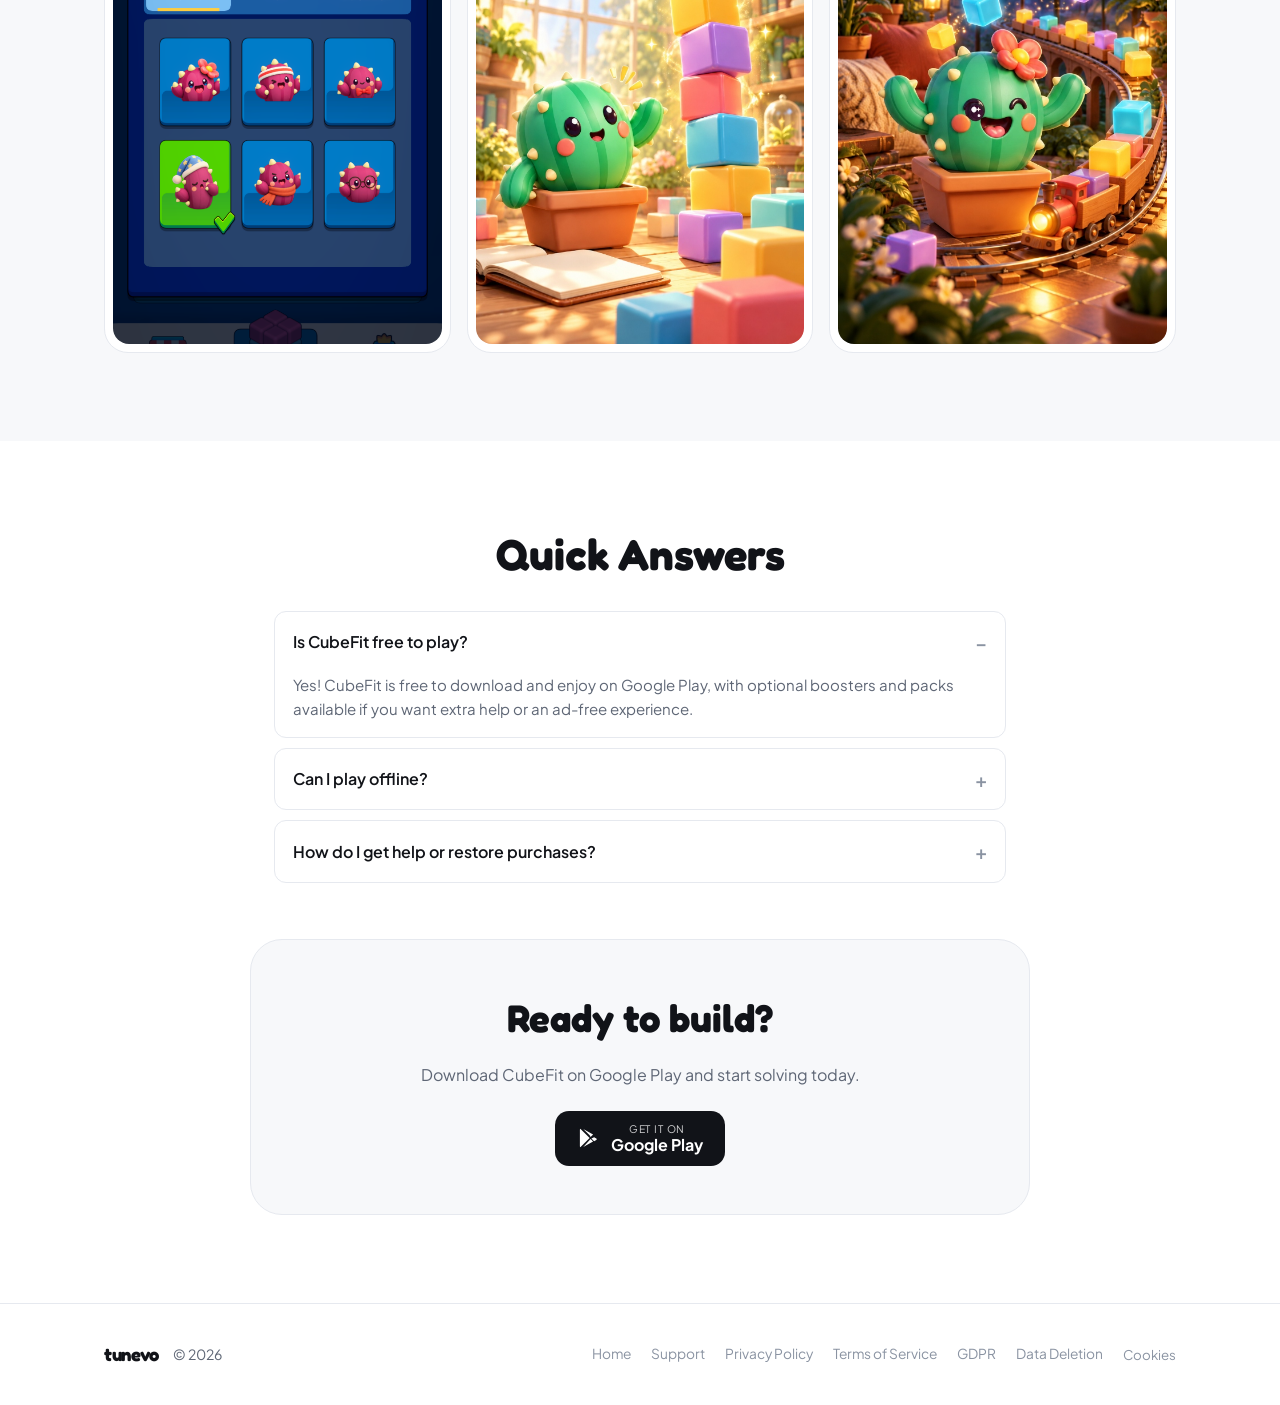
==== commit 4dc3917d: "content: complete bilingual Privacy Policy, Terms of Service, enriched CubeFit page, and explicit .h" ====
--- a/cubefit/index.html
+++ b/cubefit/index.html
@@ -4,26 +4,27 @@
   <meta charset="UTF-8">
   <meta name="viewport" content="width=device-width, initial-scale=1.0">
   <title>CubeFit — tunevo</title>
-  <meta name="description" content="CubeFit by tunevo — Stimulating 3D shape-building puzzles on Google Play.">
+  <meta name="description" content="Discover CubeFit by tunevo — Stimulating 3D shape-building puzzles designed to challenge and relax your mind on Google Play.">
   <link rel="canonical" href="https://tunevo.si/cubefit/">
   <link rel="icon" type="image/png" href="../assets/images/favicon.png">
   <meta property="og:title" content="CubeFit — tunevo">
-  <meta property="og:description" content="Observe the model, turn colorful blocks, and complete hundreds of stimulating 3D puzzles.">
+  <meta property="og:description" content="Observe the shape, twist the blocks, and solve hundreds of colorful 3D puzzles on Google Play.">
   <meta property="og:image" content="https://tunevo.si/assets/images/cubefit-poster.jpg">
   <link rel="stylesheet" href="../assets/css/styles.css">
 </head>
 <body>
   <header class="site-header">
     <div class="container nav-inner">
-      <a href="../" class="brand-link" aria-label="tunevo">
+      <a href="../index.html" class="brand-link" aria-label="tunevo">
         <span class="brand-logo-wrap"><img src="../assets/images/tunevo-logo.png" alt="tunevo logo"></span>
         <span class="brand-wordmark">tunevo</span>
       </a>
       <nav aria-label="Primary Navigation">
         <ul class="nav-links">
-          <li><a href="../" data-i18n-en="Games" data-i18n-fr="Jeux">Games</a></li>
-          <li><a href="./" class="active">CubeFit</a></li>
-          <li><a href="../support/" data-i18n-en="Support" data-i18n-fr="Support">Support</a></li>
+          <li><a href="../index.html" data-i18n-en="Games" data-i18n-fr="Jeux">Games</a></li>
+          <li><a href="../cubefit.html" class="active">CubeFit</a></li>
+          <li><a href="../index.html#about" data-i18n-en="About" data-i18n-fr="À propos">About</a></li>
+          <li><a href="../support.html" data-i18n-en="Support" data-i18n-fr="Support">Support</a></li>
         </ul>
       </nav>
       <div class="nav-actions">
@@ -31,7 +32,7 @@
           <button type="button" class="lang-btn active" data-set-lang="en">EN</button>
           <button type="button" class="lang-btn" data-set-lang="fr">FR</button>
         </div>
-        <a href="https://play.google.com/store/apps/details?id=com.tunevo.cubefit" target="_blank" rel="noopener noreferrer" class="btn btn-primary nav-cta" data-i18n-en="Get on Google Play" data-i18n-fr="Sur Google Play">Get on Google Play</a>
+        <a href="https://play.google.com/store/apps/details?id=com.tunevo.cubefit" target="_blank" rel="noopener noreferrer" class="btn btn-primary nav-cta" data-i18n-en="Play on Google Play" data-i18n-fr="Sur Google Play">Play on Google Play</a>
         <button type="button" class="mobile-menu-btn" id="mobileMenuBtn" aria-label="Menu" aria-expanded="false">
           <svg width="22" height="22" viewBox="0 0 24 24" fill="none" stroke="currentColor" stroke-width="2.2" stroke-linecap="round"><path d="M4 7h16M4 12h16M4 17h16"/></svg>
         </button>
@@ -41,17 +42,25 @@
 
   <div class="mobile-drawer" id="mobileDrawer">
     <ul>
-      <li><a href="../" data-i18n-en="Games" data-i18n-fr="Jeux">Games</a></li>
-      <li><a href="./">CubeFit</a></li>
-      <li><a href="../support/" data-i18n-en="Support" data-i18n-fr="Support">Support</a></li>
+      <li><a href="../index.html" data-i18n-en="Games" data-i18n-fr="Jeux">Games</a></li>
+      <li><a href="../cubefit.html">CubeFit</a></li>
+      <li><a href="../index.html#about" data-i18n-en="About" data-i18n-fr="À propos">About</a></li>
+      <li><a href="../support.html" data-i18n-en="Support" data-i18n-fr="Support">Support</a></li>
     </ul>
   </div>
 
   <main>
+    <!-- Hero Showcase -->
     <section class="hero-section">
       <div class="container hero-layout">
         <div>
-          <span class="eyebrow" data-i18n-en="BY TUNEVO" data-i18n-fr="PAR TUNEVO">BY TUNEVO</span>
+          <div class="cubefit-app-row" style="margin-bottom: 18px;">
+            <img src="../assets/images/cubefit-icon.png" alt="CubeFit Icon" class="cubefit-icon">
+            <div>
+              <span class="eyebrow" style="margin-bottom: 4px;" data-i18n-en="BY TUNEVO" data-i18n-fr="PAR TUNEVO">BY TUNEVO</span>
+              <span class="cubefit-tag" data-i18n-en="3D Spatial Puzzle" data-i18n-fr="Puzzle Spatial 3D">3D Spatial Puzzle</span>
+            </div>
+          </div>
 
           <h1 class="hero-title" data-lang-block="en">
             CubeFit.<br>Imagine, turn &amp; click.
@@ -60,8 +69,8 @@
             CubeFit.<br>Observez, tournez, assemblez.
           </h1>
 
-          <p class="hero-subtitle" data-i18n-en="A relaxing yet stimulating 3D puzzle journey. Spot the pattern, rotate each piece with ease, and enjoy the click of a solved shape." data-i18n-fr="Un voyage puzzle 3D aussi apaisant que stimulant. Repérez la forme, orientez chaque bloc naturellement et savourez la réussite de chaque figure.">
-            A relaxing yet stimulating 3D puzzle journey. Spot the pattern, rotate each piece with ease, and enjoy the click of a solved shape.
+          <p class="hero-subtitle" data-i18n-en="A bright, stimulating 3D puzzle adventure where every shape snaps together with pure satisfaction. Hundreds of levels to challenge your spatial focus and unwind at your own pace." data-i18n-fr="Une aventure puzzle 3D lumineuse et stimulante où chaque pièce s'emboîte avec un vrai sentiment de satisfaction. Des centaines de niveaux pour éveiller votre sens de l'espace et vous détendre à votre rythme.">
+            A bright, stimulating 3D puzzle adventure where every shape snaps together with pure satisfaction. Hundreds of levels to challenge your spatial focus and unwind at your own pace.
           </p>
 
           <div class="store-buttons">
@@ -72,6 +81,7 @@
                 <strong>Google Play</strong>
               </span>
             </a>
+            <a href="#how-to-play" class="btn btn-outline" data-i18n-en="How to Play" data-i18n-fr="Comment jouer">How to Play</a>
           </div>
         </div>
 
@@ -83,49 +93,176 @@
       </div>
     </section>
 
-    <section class="section-surface">
+    <!-- How to Play (3 Simple Steps) -->
+    <section class="section-surface" id="how-to-play">
+      <div class="container">
+        <div class="section-header">
+          <span class="eyebrow" data-i18n-en="SIMPLE TO LEARN" data-i18n-fr="SIMPLE À PRENDRE EN MAIN">SIMPLE TO LEARN</span>
+          <h2 class="section-title" data-i18n-en="Three steps to every solve" data-i18n-fr="Trois gestes pour chaque création">Three steps to every solve</h2>
+        </div>
+
+        <div class="steps-grid">
+          <div class="step-card">
+            <span class="step-num">1</span>
+            <h3 data-i18n-en="Observe the model" data-i18n-fr="Observez le modèle">Observe the model</h3>
+            <p data-i18n-en="Look at the colorful 3D target and picture how the blocks fit together in space." data-i18n-fr="Regardez la forme 3D cible et imaginez comment les blocs colorés s'organisent dans l'espace.">
+              Look at the colorful 3D target and picture how the blocks fit together in space.
+            </p>
+          </div>
+          <div class="step-card">
+            <span class="step-num">2</span>
+            <h3 data-i18n-en="Turn &amp; position" data-i18n-fr="Tournez &amp; posez">Turn &amp; position</h3>
+            <p data-i18n-en="Rotate any piece with natural taps and place it effortlessly onto the board." data-i18n-fr="Orientez chaque pièce d'un geste intuitif et placez-la facilement sur le plateau.">
+              Rotate any piece with natural taps and place it effortlessly onto the board.
+            </p>
+          </div>
+          <div class="step-card">
+            <span class="step-num">3</span>
+            <h3 data-i18n-en="Celebrate &amp; unlock" data-i18n-fr="Validez &amp; débloquez">Celebrate &amp; unlock</h3>
+            <p data-i18n-en="Complete the sculpture to earn stars, discover new worlds, and dress up your cactus." data-i18n-fr="Complétez la sculpture pour gagner des étoiles, explorer de nouveaux mondes et habiller votre cactus.">
+              Complete the sculpture to earn stars, discover new worlds, and dress up your cactus.
+            </p>
+          </div>
+        </div>
+      </div>
+    </section>
+
+    <!-- Experience Highlights -->
+    <section class="section-white" id="experience">
       <div class="container">
         <div class="section-header">
           <span class="eyebrow" data-i18n-en="THE EXPERIENCE" data-i18n-fr="L'EXPÉRIENCE">THE EXPERIENCE</span>
-          <h2 class="section-title" data-i18n-en="Pure spatial pleasure" data-i18n-fr="Le plaisir pur du puzzle 3D">Pure spatial pleasure</h2>
+          <h2 class="section-title" data-i18n-en="Designed to stimulate &amp; unwind" data-i18n-fr="Pensé pour stimuler l'esprit en douceur">Designed to stimulate &amp; unwind</h2>
         </div>
 
         <div class="experience-grid">
           <div class="exp-card">
-            <h4 data-i18n-en="Hundreds of Challenges" data-i18n-fr="Des centaines de défis">Hundreds of Challenges</h4>
-            <p data-i18n-en="Progress from playful warmups to clever multi-layered creations at your own rhythm." data-i18n-fr="Passez d'assemblages simples à de véritables défis spatiaux, toujours à votre rythme.">
-              Progress from playful warmups to clever multi-layered creations at your own rhythm.
-            </p>
-          </div>
-
-          <div class="exp-card">
-            <h4 data-i18n-en="Helpful Boosts" data-i18n-fr="Des aides précieuses">Helpful Boosts</h4>
-            <p data-i18n-en="Freeze the clock or reveal a clue whenever a puzzle invites a second look." data-i18n-fr="Gagnez du temps ou dévoilez un indice dès qu'un niveau vous donne du fil à retordre.">
-              Freeze the clock or reveal a clue whenever a puzzle invites a second look.
-            </p>
-          </div>
-
-          <div class="exp-card">
-            <h4 data-i18n-en="Playful Companion" data-i18n-fr="Un compagnon joyeux">Playful Companion</h4>
-            <p data-i18n-en="Collect stars and customize your cheerful cactus friend along the way." data-i18n-fr="Récoltez des étoiles et personnalisez votre petit cactus tout au long du jeu.">
-              Collect stars and customize your cheerful cactus friend along the way.
-            </p>
-          </div>
-        </div>
-
-        <div class="gallery-grid">
+            <h4 data-i18n-en="600+ Handcrafted Puzzles" data-i18n-fr="600+ Puzzles Uniques">600+ Handcrafted Puzzles</h4>
+            <p data-i18n-en="Move smoothly from gentle warmups to clever multi-layer brain teasers." data-i18n-fr="Passez progressivement d'assemblages accessibles à de véritables défis spatiaux.">
+              Move smoothly from gentle warmups to clever multi-layer brain teasers.
+            </p>
+          </div>
+
+          <div class="exp-card">
+            <h4 data-i18n-en="15 Vibrant Worlds" data-i18n-fr="15 Mondes Colorés">15 Vibrant Worlds</h4>
+            <p data-i18n-en="Every chapter brings fresh shapes, playful silhouettes, and new surprises." data-i18n-fr="Chaque chapitre introduit de nouvelles silhouettes et des défis renouvelés.">
+              Every chapter brings fresh shapes, playful silhouettes, and new surprises.
+            </p>
+          </div>
+
+          <div class="exp-card">
+            <h4 data-i18n-en="Clever Helpers &amp; Freeze" data-i18n-fr="Aides &amp; Gel du Temps">Clever Helpers &amp; Freeze</h4>
+            <p data-i18n-en="Pause the clock for a breath or reveal a helpful clue whenever you want a boost." data-i18n-fr="Mettez le chrono en pause quelques secondes ou affichez un indice à tout moment.">
+              Pause the clock for a breath or reveal a helpful clue whenever you want a boost.
+            </p>
+          </div>
+
+          <div class="exp-card">
+            <h4 data-i18n-en="Tactile Satisfaction" data-i18n-fr="Sensations Tactiles">Tactile Satisfaction</h4>
+            <p data-i18n-en="Warm colors, soft animations, and crisp feedback make every piece feel real." data-i18n-fr="Des couleurs chaleureuses et un retour subtil rendent chaque placement gratifiant.">
+              Warm colors, soft animations, and crisp feedback make every piece feel real.
+            </p>
+          </div>
+
+          <div class="exp-card">
+            <h4 data-i18n-en="Cheerful Cactus Buddy" data-i18n-fr="Votre Compagnon Cactus">Cheerful Cactus Buddy</h4>
+            <p data-i18n-en="Personalize your little cactus with fun hats, glasses, pots, and bright colors." data-i18n-fr="Personnalisez votre petit cactus avec chapeaux, lunettes, pots et couleurs joyeuses.">
+              Personalize your little cactus with fun hats, glasses, pots, and bright colors.
+            </p>
+          </div>
+
+          <div class="exp-card">
+            <h4 data-i18n-en="Play Anywhere" data-i18n-fr="Jouez Partout">Play Anywhere</h4>
+            <p data-i18n-en="Enjoy quick puzzle breaks or cozy evening sessions—even without an internet connection." data-i18n-fr="Profitez d'une pause rapide ou d'une longue session détente, même hors connexion.">
+              Enjoy quick puzzle breaks or cozy evening sessions—even without an internet connection.
+            </p>
+          </div>
+        </div>
+      </div>
+    </section>
+
+    <!-- Visual Gallery -->
+    <section class="section-surface" id="gallery">
+      <div class="container">
+        <div class="section-header">
+          <span class="eyebrow" data-i18n-en="SCREENSHOTS" data-i18n-fr="APERÇU DU JEU">SCREENSHOTS</span>
+          <h2 class="section-title" data-i18n-en="Inside CubeFit" data-i18n-fr="Dans l'univers CubeFit">Inside CubeFit</h2>
+        </div>
+
+        <div class="gallery-grid cols-3">
           <div class="gallery-card" data-lightbox-src="../assets/images/cubefit-phone-home.png" data-lightbox-alt="CubeFit Home">
             <img src="../assets/images/cubefit-phone-home.png" alt="CubeFit Home" loading="lazy">
           </div>
+          <div class="gallery-card" data-lightbox-src="../assets/images/cubefit-phone-gameplay.png" data-lightbox-alt="CubeFit Gameplay">
+            <img src="../assets/images/cubefit-phone-gameplay.png" alt="CubeFit Gameplay" loading="lazy">
+          </div>
           <div class="gallery-card" data-lightbox-src="../assets/images/cubefit-screen-freeze.png" data-lightbox-alt="CubeFit Time Freeze">
             <img src="../assets/images/cubefit-screen-freeze.png" alt="CubeFit Time Freeze" loading="lazy">
           </div>
-          <div class="gallery-card" data-lightbox-src="../assets/images/cubefit-screen-profile.png" data-lightbox-alt="CubeFit Cactus">
-            <img src="../assets/images/cubefit-screen-profile.png" alt="CubeFit Cactus" loading="lazy">
+          <div class="gallery-card" data-lightbox-src="../assets/images/cubefit-screen-profile.png" data-lightbox-alt="CubeFit Cactus Customizer">
+            <img src="../assets/images/cubefit-screen-profile.png" alt="CubeFit Cactus Customizer" loading="lazy">
+          </div>
+          <div class="gallery-card" data-lightbox-src="../assets/images/cubefit-art-tower.jpg" data-lightbox-alt="CubeFit Tower World">
+            <img src="../assets/images/cubefit-art-tower.jpg" alt="CubeFit Tower World" loading="lazy">
           </div>
           <div class="gallery-card" data-lightbox-src="../assets/images/cubefit-art-night.jpg" data-lightbox-alt="CubeFit Night World">
             <img src="../assets/images/cubefit-art-night.jpg" alt="CubeFit Night World" loading="lazy">
           </div>
+        </div>
+      </div>
+    </section>
+
+    <!-- Player FAQ + Play CTA -->
+    <section class="section-white">
+      <div class="container" style="max-width: 780px; margin-bottom: 56px;">
+        <div class="section-header" style="margin-bottom: 32px;">
+          <h2 class="section-title" data-i18n-en="Quick Answers" data-i18n-fr="Questions fréquentes">Quick Answers</h2>
+        </div>
+
+        <div data-lang-block="en">
+          <details class="faq-item" open>
+            <summary>Is CubeFit free to play?</summary>
+            <div class="faq-body">Yes! CubeFit is free to download and enjoy on Google Play, with optional boosters and packs available if you want extra help or an ad-free experience.</div>
+          </details>
+          <details class="faq-item">
+            <summary>Can I play offline?</summary>
+            <div class="faq-body">Yes, you can play through puzzles anytime without an internet connection. Your progress stays saved on your device.</div>
+          </details>
+          <details class="faq-item">
+            <summary>How do I get help or restore purchases?</summary>
+            <div class="faq-body">Open Settings inside the game to restore Google Play purchases, adjust audio or handedness, or visit our <a href="../support.html" class="inline-link">Support page</a>.</div>
+          </details>
+        </div>
+
+        <div data-lang-block="fr">
+          <details class="faq-item" open>
+            <summary>CubeFit est-il gratuit ?</summary>
+            <div class="faq-body">Oui ! CubeFit est téléchargeable gratuitement sur Google Play, avec des aides et packs optionnels si vous souhaitez aller plus vite ou retirer les publicités.</div>
+          </details>
+          <details class="faq-item">
+            <summary>Puis-je jouer hors connexion ?</summary>
+            <div class="faq-body">Oui, vous pouvez résoudre des puzzles à tout moment sans connexion internet. Votre progression reste sauvegardée sur votre appareil.</div>
+          </details>
+          <details class="faq-item">
+            <summary>Comment obtenir de l'aide ou restaurer un achat ?</summary>
+            <div class="faq-body">Ouvrez les Paramètres du jeu pour restaurer vos achats Google Play, régler le son ou le mode gaucher, ou consultez notre <a href="../support.html" class="inline-link">page Support</a>.</div>
+          </details>
+        </div>
+      </div>
+
+      <div class="container">
+        <div class="cta-card">
+          <h2 data-i18n-en="Ready to build?" data-i18n-fr="Prêt à relever le défi ?">Ready to build?</h2>
+          <p data-i18n-en="Download CubeFit on Google Play and start solving today." data-i18n-fr="Téléchargez CubeFit sur Google Play et commencez l'aventure dès aujourd'hui.">
+            Download CubeFit on Google Play and start solving today.
+          </p>
+          <a href="https://play.google.com/store/apps/details?id=com.tunevo.cubefit" target="_blank" rel="noopener noreferrer" class="store-badge" aria-label="Get CubeFit on Google Play">
+            <svg viewBox="0 0 24 24" fill="currentColor" aria-hidden="true"><path d="M3.61 1.814L13.793 12 3.61 22.186a1.75 1.75 0 0 1-.46-1.2V3.014c0-.463.173-.89.46-1.2zm11.244 11.245l2.707 2.707-10.74 6.137 8.033-8.844zm3.82-1.915l2.373 1.356c.62.354.62 1.246 0 1.6l-2.373 1.356-2.963-2.963 2.963-1.349zm-4.881-2.203L6.821 2.097l10.74 6.137-2.707 2.707z"/></svg>
+            <span class="store-badge-text">
+              <small data-i18n-en="GET IT ON" data-i18n-fr="DISPONIBLE SUR">GET IT ON</small>
+              <strong>Google Play</strong>
+            </span>
+          </a>
         </div>
       </div>
     </section>
@@ -138,19 +275,20 @@
         <span>&copy; 2026</span>
       </div>
       <div class="footer-legal-links">
-        <a href="../" data-i18n-en="Home" data-i18n-fr="Accueil">Home</a>
-        <a href="../support/" data-i18n-en="Support" data-i18n-fr="Support">Support</a>
-        <a href="../privacy/" data-i18n-en="Privacy Policy" data-i18n-fr="Politique de confidentialité">Privacy Policy</a>
-        <a href="../terms/" data-i18n-en="Terms" data-i18n-fr="Conditions d'utilisation">Terms</a>
-        <a href="../gdpr/" data-i18n-en="GDPR" data-i18n-fr="RGPD">GDPR</a>
-        <a href="../data-deletion/" data-i18n-en="Data Deletion" data-i18n-fr="Suppression des données">Data Deletion</a>
+        <a href="../index.html" data-i18n-en="Home" data-i18n-fr="Accueil">Home</a>
+        <a href="../support.html" data-i18n-en="Support" data-i18n-fr="Support">Support</a>
+        <a href="../privacy.html" data-i18n-en="Privacy Policy" data-i18n-fr="Politique de confidentialité">Privacy Policy</a>
+        <a href="../terms.html" data-i18n-en="Terms of Service" data-i18n-fr="Conditions d'utilisation">Terms of Service</a>
+        <a href="../gdpr.html" data-i18n-en="GDPR" data-i18n-fr="RGPD">GDPR</a>
+        <a href="../data-deletion.html" data-i18n-en="Data Deletion" data-i18n-fr="Suppression des données">Data Deletion</a>
+        <button type="button" data-open-cookie-banner data-i18n-en="Cookies" data-i18n-fr="Cookies">Cookies</button>
       </div>
     </div>
   </footer>
 
   <div class="lightbox" id="imageLightbox" aria-hidden="true" role="dialog" aria-label="Preview">
     <button type="button" class="lightbox-close" aria-label="Close">&times;</button>
-    <img src="" alt="">
+    <img src="../assets/images/cubefit-poster.jpg" alt="CubeFit Preview">
   </div>
 
   <div class="cookie-banner" id="cookieBanner" role="region" aria-label="Cookie Consent">
--- a/assets/css/styles.css
+++ b/assets/css/styles.css
@@ -1029,6 +1029,75 @@
 }
 
 /* ==========================================================================
+   STEPS & CTA CARD (CubeFit Page)
+   ========================================================================== */
+.steps-grid {
+  display: grid;
+  grid-template-columns: repeat(3, minmax(0, 1fr));
+  gap: 20px;
+}
+
+.step-card {
+  background: var(--bg-surface);
+  border: 1px solid var(--border-subtle);
+  border-radius: var(--radius-lg);
+  padding: 28px;
+}
+
+.step-num {
+  display: inline-grid;
+  place-items: center;
+  width: 34px;
+  height: 34px;
+  border-radius: 10px;
+  background: var(--ink-primary);
+  color: #FFFFFF;
+  font-family: var(--font-display);
+  font-size: 0.95rem;
+  font-weight: 700;
+  margin-bottom: 14px;
+}
+
+.step-card h3 {
+  font-family: var(--font-display);
+  font-size: 1.18rem;
+  color: var(--ink-primary);
+  margin-bottom: 8px;
+}
+
+.step-card p {
+  font-size: 0.94rem;
+  color: var(--ink-secondary);
+}
+
+.gallery-grid.cols-3 {
+  grid-template-columns: repeat(3, minmax(0, 1fr));
+}
+
+.cta-card {
+  background: var(--bg-surface);
+  border: 1px solid var(--border-subtle);
+  border-radius: var(--radius-xl);
+  padding: 48px 32px;
+  text-align: center;
+  max-width: 780px;
+  margin: 0 auto;
+}
+
+.cta-card h2 {
+  font-family: var(--font-display);
+  font-size: clamp(1.75rem, 3vw, 2.4rem);
+  color: var(--ink-primary);
+  margin-bottom: 12px;
+}
+
+.cta-card p {
+  color: var(--ink-secondary);
+  max-width: 520px;
+  margin: 0 auto 24px;
+}
+
+/* ==========================================================================
    RESPONSIVE
    ========================================================================== */
 @media (max-width: 960px) {
@@ -1043,11 +1112,13 @@
   }
 
   .experience-grid,
-  .about-grid {
+  .about-grid,
+  .steps-grid {
     grid-template-columns: 1fr;
   }
 
-  .gallery-grid {
+  .gallery-grid,
+  .gallery-grid.cols-3 {
     grid-template-columns: repeat(2, minmax(0, 1fr));
   }
 
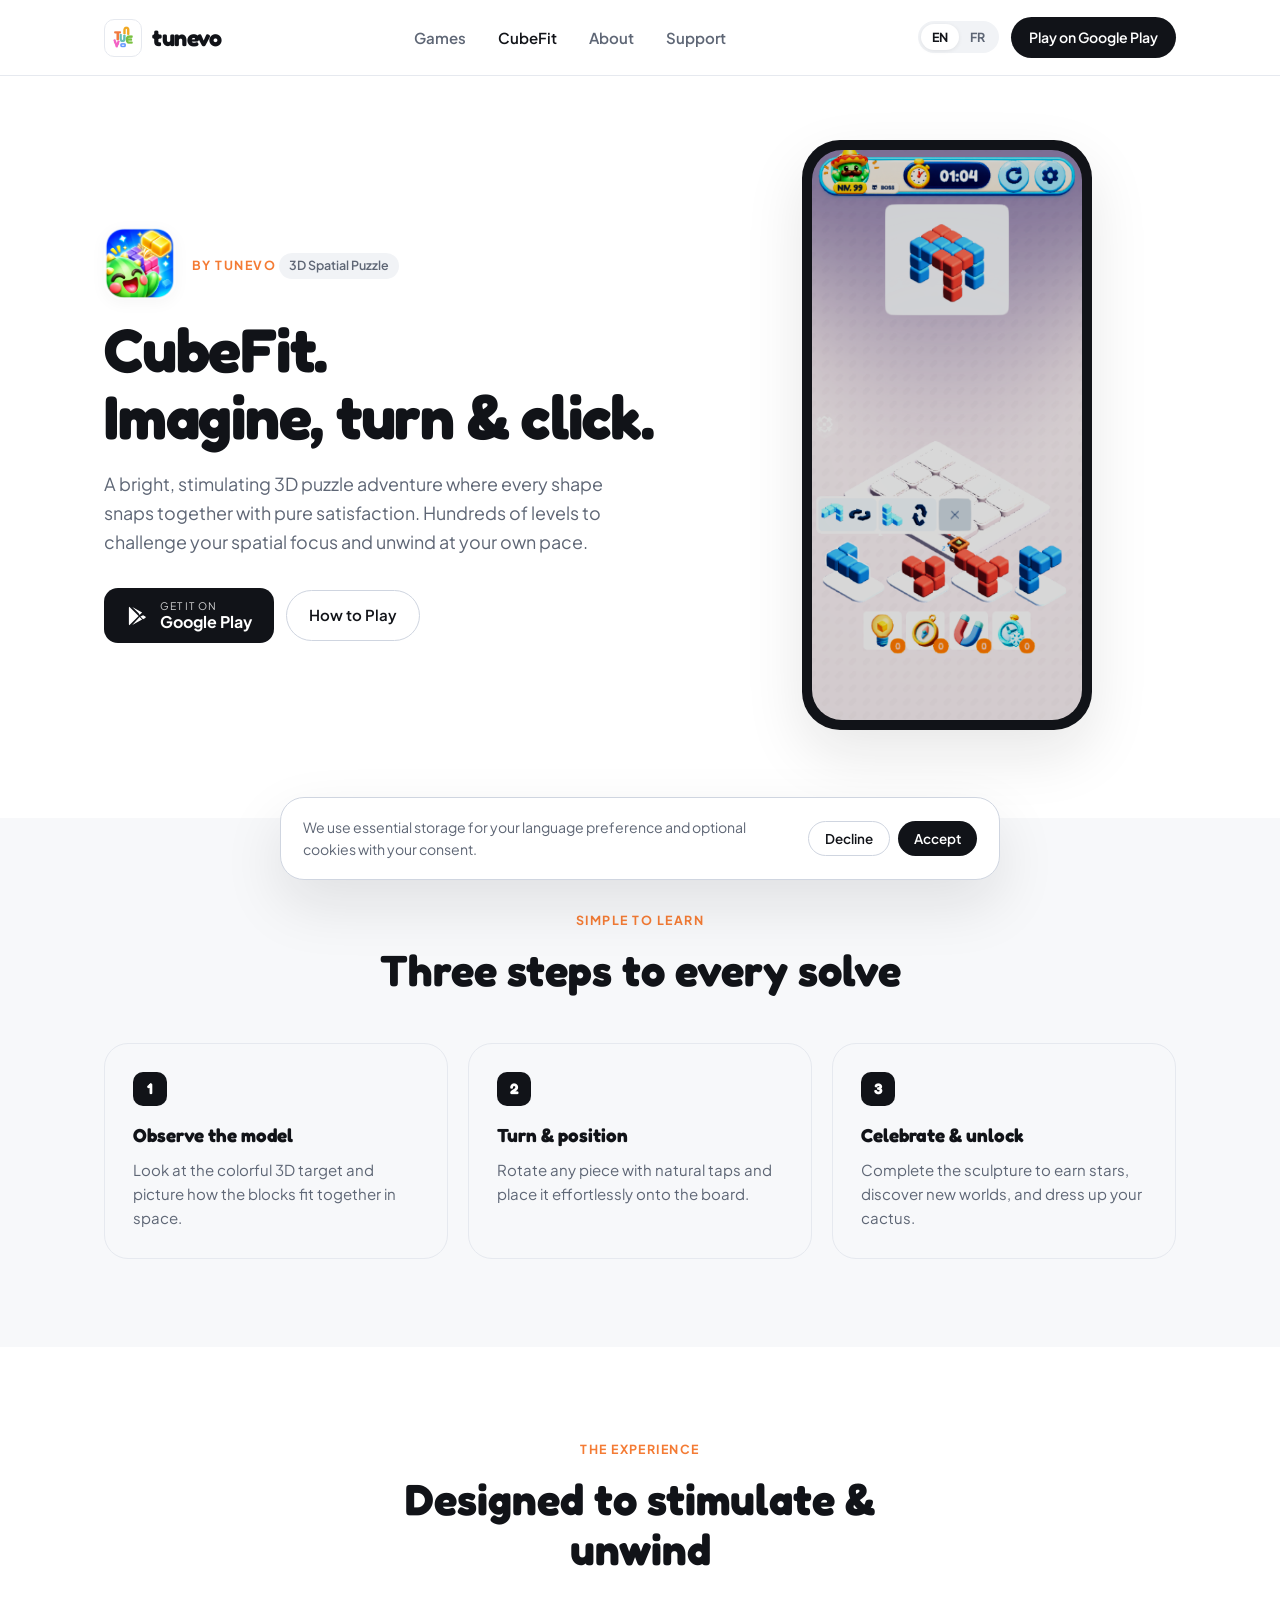
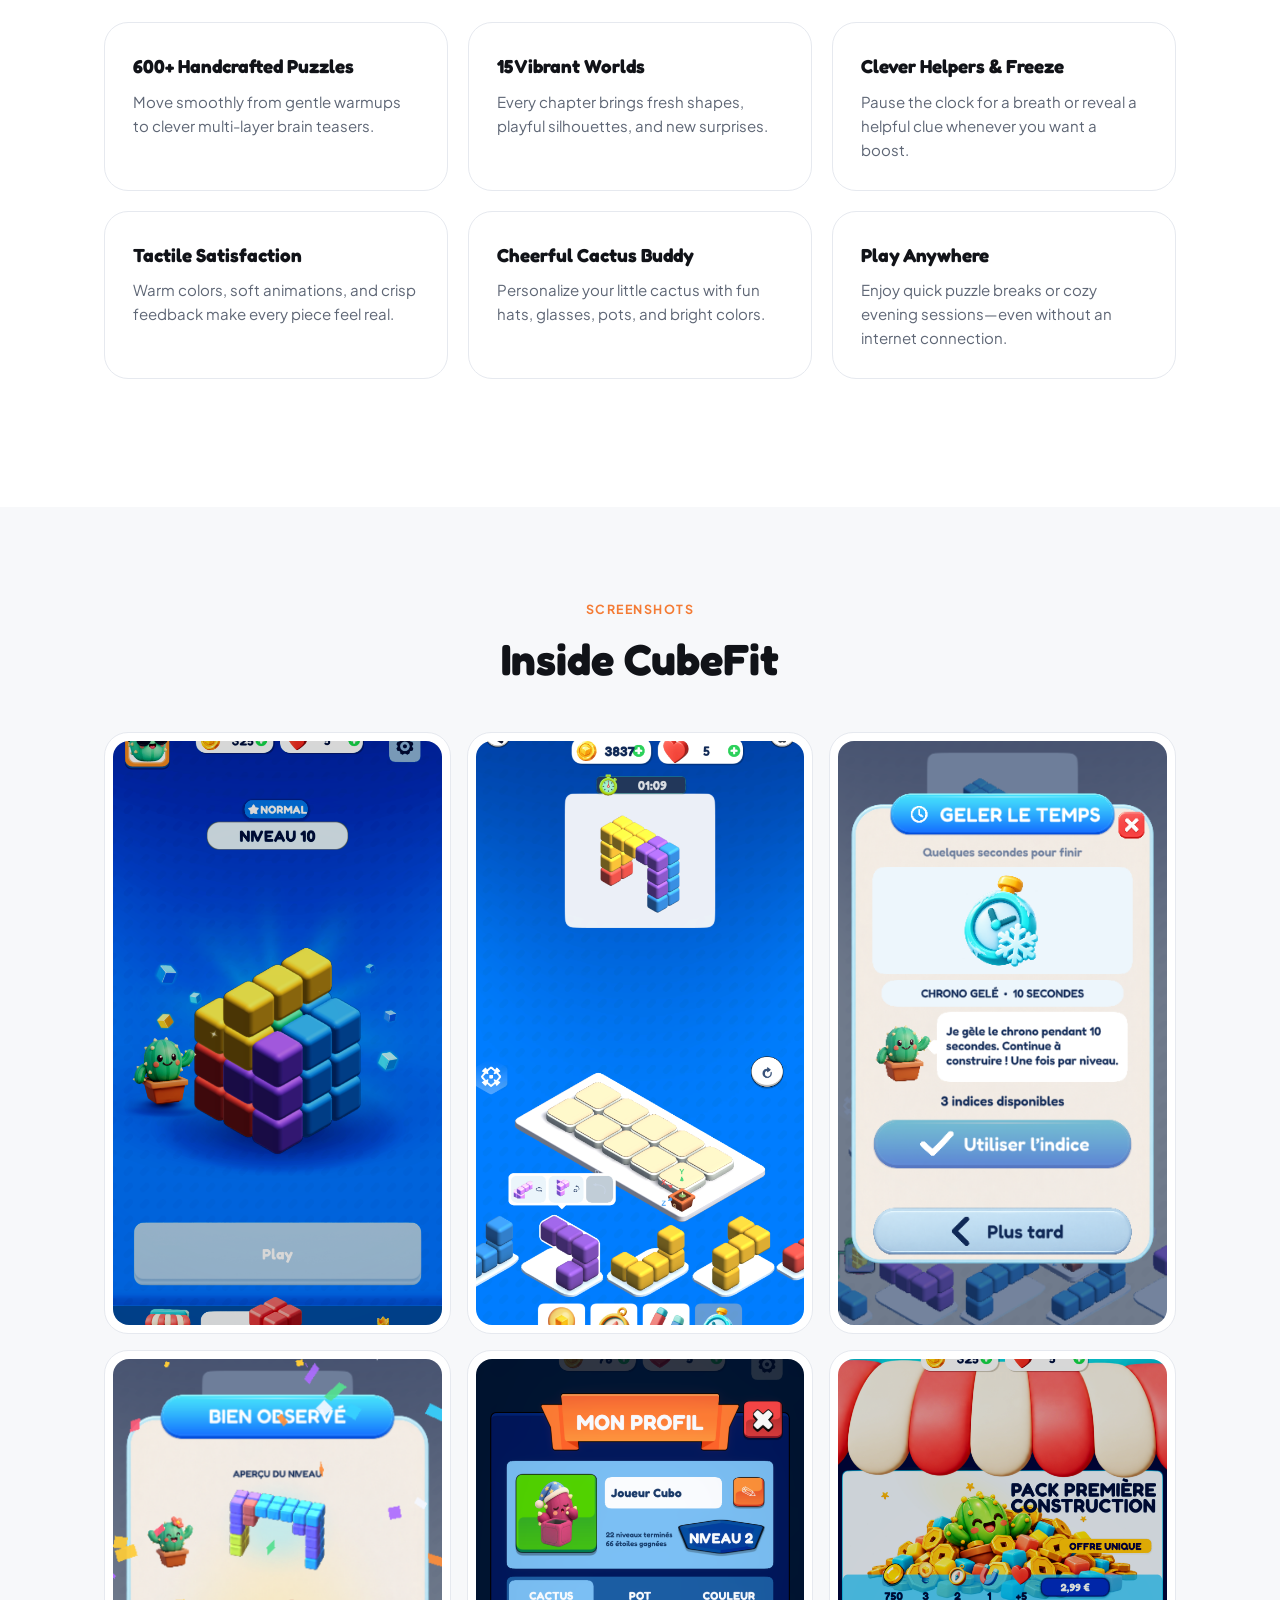
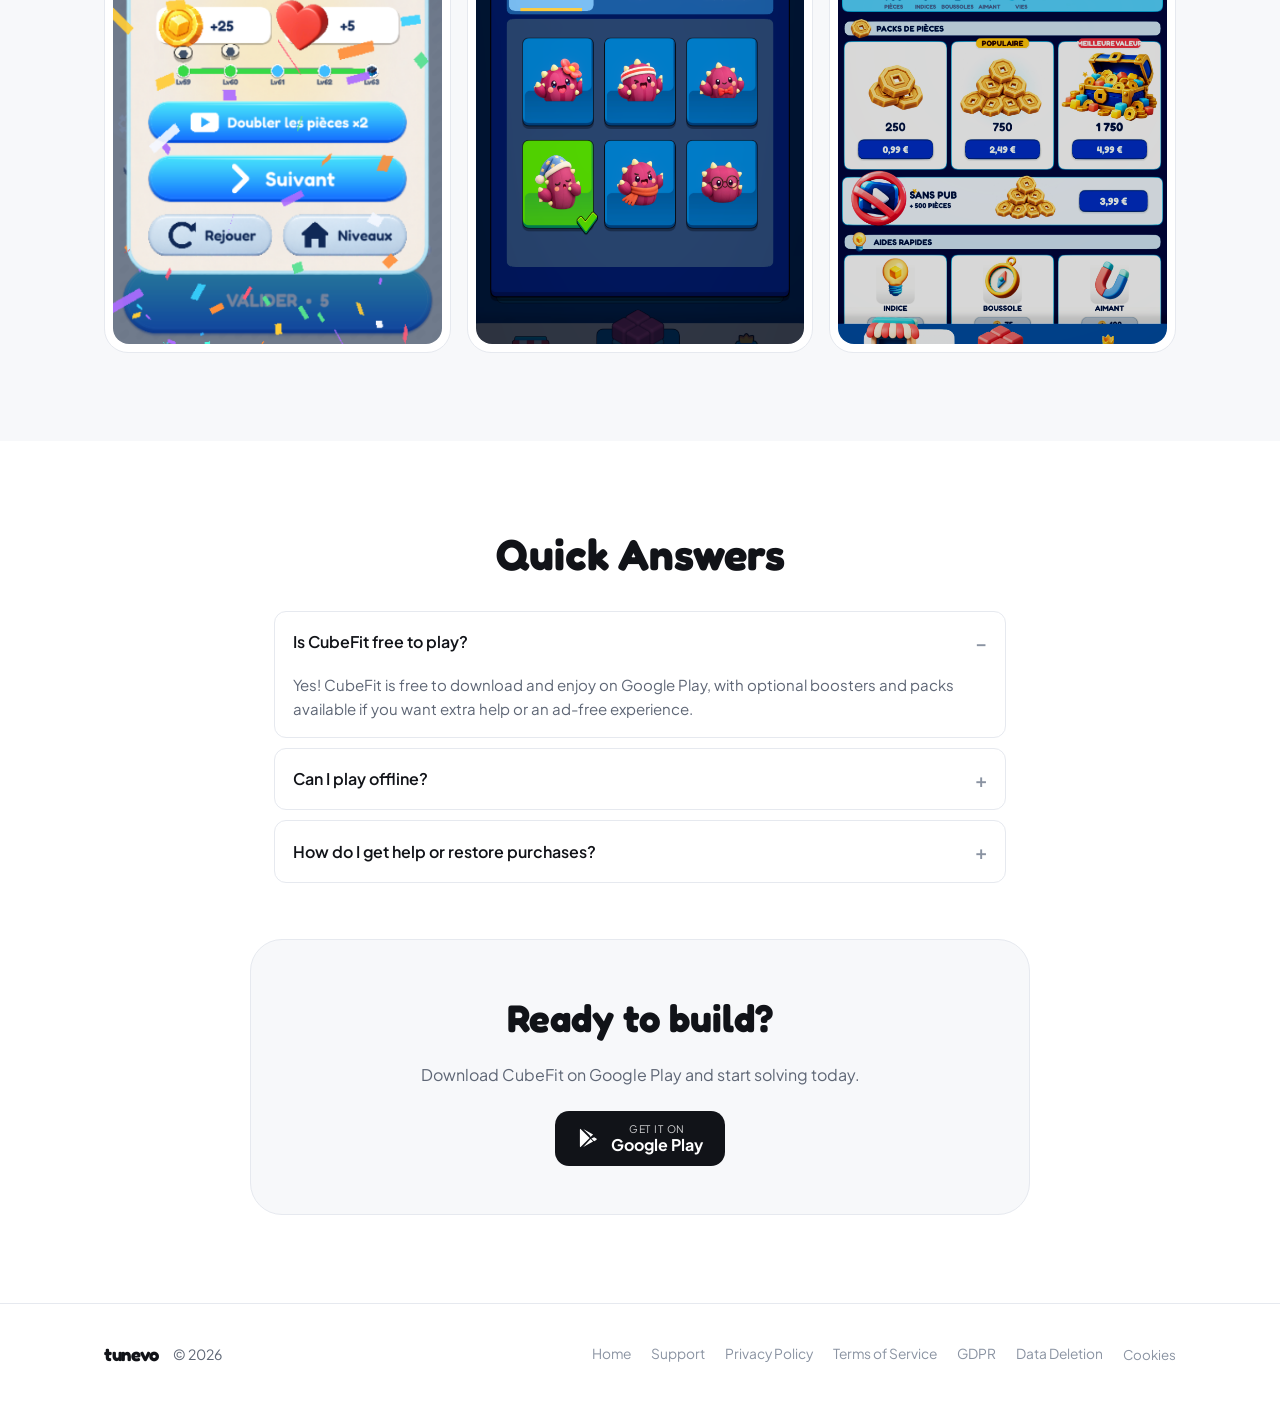
==== commit cd231bd7: "media: update website with real in-game Unity screenshots" ====
--- a/cubefit/index.html
+++ b/cubefit/index.html
@@ -190,23 +190,23 @@
         </div>
 
         <div class="gallery-grid cols-3">
-          <div class="gallery-card" data-lightbox-src="../assets/images/cubefit-phone-home.png" data-lightbox-alt="CubeFit Home">
-            <img src="../assets/images/cubefit-phone-home.png" alt="CubeFit Home" loading="lazy">
-          </div>
-          <div class="gallery-card" data-lightbox-src="../assets/images/cubefit-phone-gameplay.png" data-lightbox-alt="CubeFit Gameplay">
-            <img src="../assets/images/cubefit-phone-gameplay.png" alt="CubeFit Gameplay" loading="lazy">
-          </div>
-          <div class="gallery-card" data-lightbox-src="../assets/images/cubefit-screen-freeze.png" data-lightbox-alt="CubeFit Time Freeze">
-            <img src="../assets/images/cubefit-screen-freeze.png" alt="CubeFit Time Freeze" loading="lazy">
+          <div class="gallery-card" data-lightbox-src="../assets/images/cubefit-phone-home.png" data-lightbox-alt="CubeFit Home Screen">
+            <img src="../assets/images/cubefit-phone-home.png" alt="CubeFit Home Screen" loading="lazy">
+          </div>
+          <div class="gallery-card" data-lightbox-src="../assets/images/cubefit-screen-rotation.png" data-lightbox-alt="CubeFit 3D Board and Rotation">
+            <img src="../assets/images/cubefit-screen-rotation.png" alt="CubeFit 3D Board and Rotation" loading="lazy">
+          </div>
+          <div class="gallery-card" data-lightbox-src="../assets/images/cubefit-screen-freeze.png" data-lightbox-alt="CubeFit Time Freeze Helper">
+            <img src="../assets/images/cubefit-screen-freeze.png" alt="CubeFit Time Freeze Helper" loading="lazy">
+          </div>
+          <div class="gallery-card" data-lightbox-src="../assets/images/cubefit-screen-victory.png" data-lightbox-alt="CubeFit Victory Celebration">
+            <img src="../assets/images/cubefit-screen-victory.png" alt="CubeFit Victory Celebration" loading="lazy">
           </div>
           <div class="gallery-card" data-lightbox-src="../assets/images/cubefit-screen-profile.png" data-lightbox-alt="CubeFit Cactus Customizer">
             <img src="../assets/images/cubefit-screen-profile.png" alt="CubeFit Cactus Customizer" loading="lazy">
           </div>
-          <div class="gallery-card" data-lightbox-src="../assets/images/cubefit-art-tower.jpg" data-lightbox-alt="CubeFit Tower World">
-            <img src="../assets/images/cubefit-art-tower.jpg" alt="CubeFit Tower World" loading="lazy">
-          </div>
-          <div class="gallery-card" data-lightbox-src="../assets/images/cubefit-art-night.jpg" data-lightbox-alt="CubeFit Night World">
-            <img src="../assets/images/cubefit-art-night.jpg" alt="CubeFit Night World" loading="lazy">
+          <div class="gallery-card" data-lightbox-src="../assets/images/cubefit-screen-shop.png" data-lightbox-alt="CubeFit In-Game Shop">
+            <img src="../assets/images/cubefit-screen-shop.png" alt="CubeFit In-Game Shop" loading="lazy">
           </div>
         </div>
       </div>
@@ -288,7 +288,7 @@
 
   <div class="lightbox" id="imageLightbox" aria-hidden="true" role="dialog" aria-label="Preview">
     <button type="button" class="lightbox-close" aria-label="Close">&times;</button>
-    <img src="../assets/images/cubefit-poster.jpg" alt="CubeFit Preview">
+    <img src="../assets/images/cubefit-phone-gameplay.png" alt="CubeFit Preview">
   </div>
 
   <div class="cookie-banner" id="cookieBanner" role="region" aria-label="Cookie Consent">
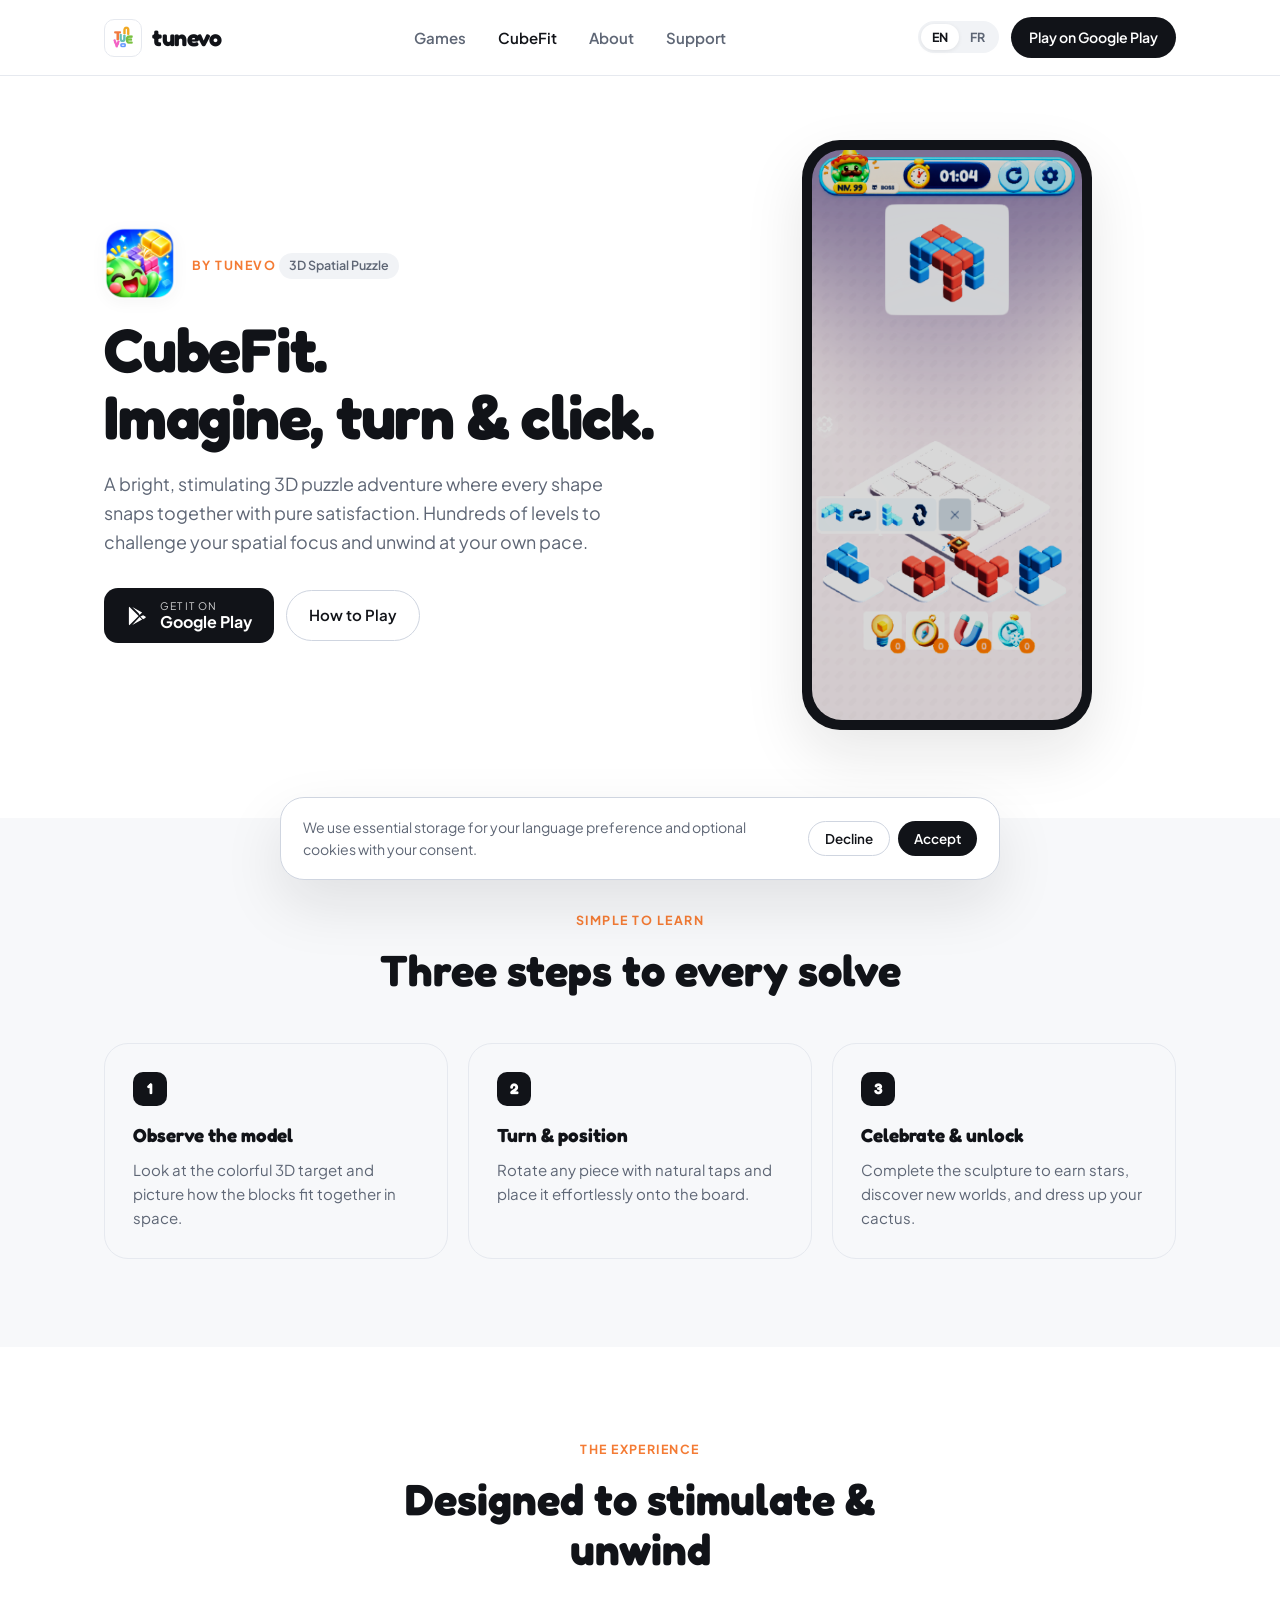
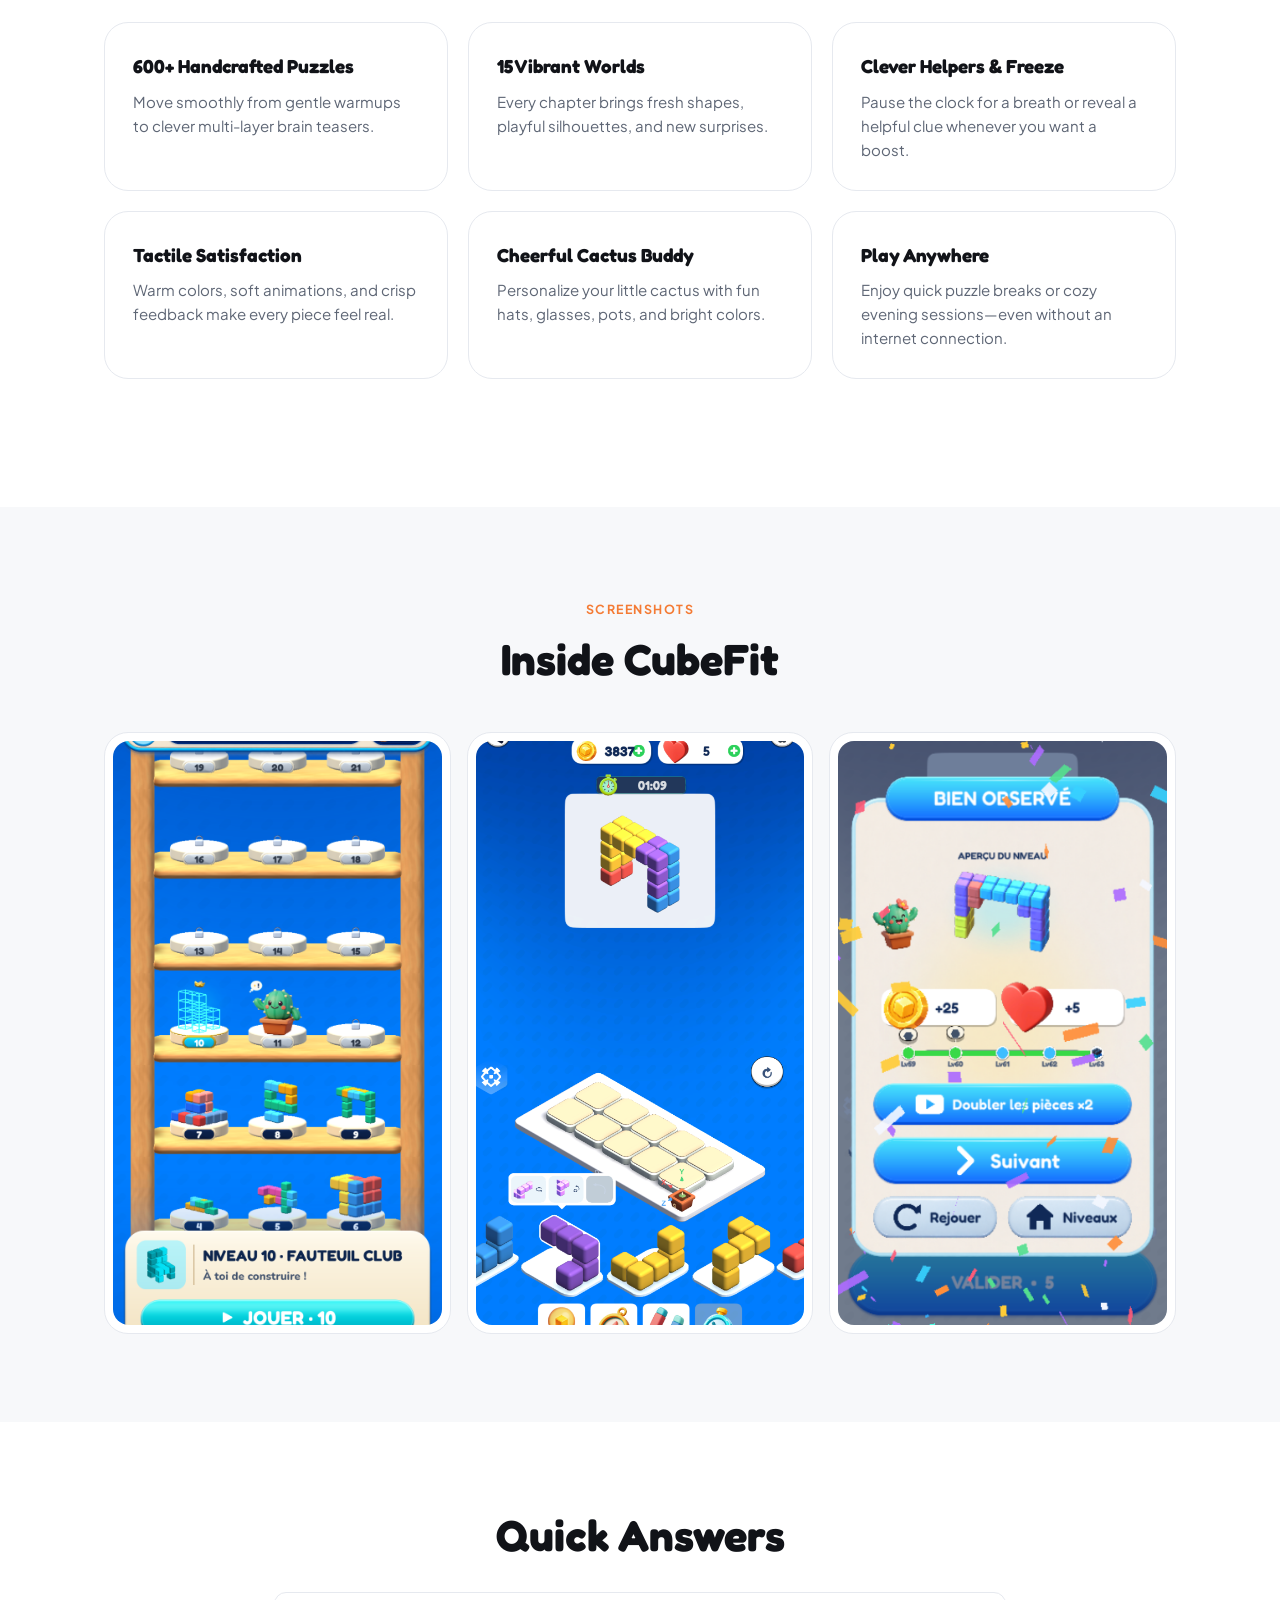
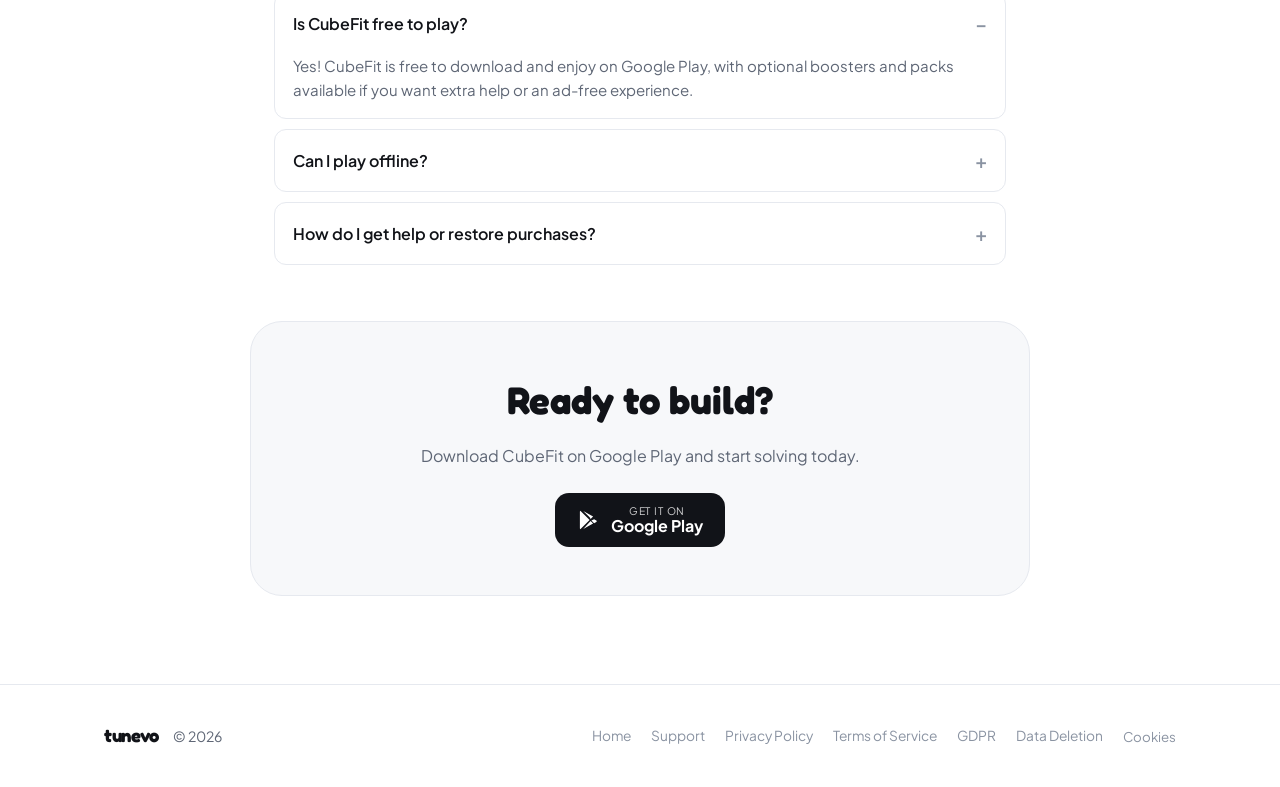
==== commit e7271cce: "Show only 3 screenshots featuring the World Map and remove shop UI" ====
--- a/cubefit/index.html
+++ b/cubefit/index.html
@@ -190,23 +190,14 @@
         </div>
 
         <div class="gallery-grid cols-3">
-          <div class="gallery-card" data-lightbox-src="../assets/images/cubefit-phone-home.png" data-lightbox-alt="CubeFit Home Screen">
-            <img src="../assets/images/cubefit-phone-home.png" alt="CubeFit Home Screen" loading="lazy">
+          <div class="gallery-card" data-lightbox-src="../assets/images/cubefit-screen-worldmap.png" data-lightbox-alt="CubeFit World Map">
+            <img src="../assets/images/cubefit-screen-worldmap.png" alt="CubeFit World Map" loading="lazy">
           </div>
           <div class="gallery-card" data-lightbox-src="../assets/images/cubefit-screen-rotation.png" data-lightbox-alt="CubeFit 3D Board and Rotation">
             <img src="../assets/images/cubefit-screen-rotation.png" alt="CubeFit 3D Board and Rotation" loading="lazy">
           </div>
-          <div class="gallery-card" data-lightbox-src="../assets/images/cubefit-screen-freeze.png" data-lightbox-alt="CubeFit Time Freeze Helper">
-            <img src="../assets/images/cubefit-screen-freeze.png" alt="CubeFit Time Freeze Helper" loading="lazy">
-          </div>
-          <div class="gallery-card" data-lightbox-src="../assets/images/cubefit-screen-victory.png" data-lightbox-alt="CubeFit Victory Celebration">
-            <img src="../assets/images/cubefit-screen-victory.png" alt="CubeFit Victory Celebration" loading="lazy">
-          </div>
-          <div class="gallery-card" data-lightbox-src="../assets/images/cubefit-screen-profile.png" data-lightbox-alt="CubeFit Cactus Customizer">
-            <img src="../assets/images/cubefit-screen-profile.png" alt="CubeFit Cactus Customizer" loading="lazy">
-          </div>
-          <div class="gallery-card" data-lightbox-src="../assets/images/cubefit-screen-shop.png" data-lightbox-alt="CubeFit In-Game Shop">
-            <img src="../assets/images/cubefit-screen-shop.png" alt="CubeFit In-Game Shop" loading="lazy">
+          <div class="gallery-card" data-lightbox-src="../assets/images/cubefit-screen-victory.png" data-lightbox-alt="CubeFit Level Complete">
+            <img src="../assets/images/cubefit-screen-victory.png" alt="CubeFit Level Complete" loading="lazy">
           </div>
         </div>
       </div>
--- a/assets/css/styles.css
+++ b/assets/css/styles.css
@@ -540,7 +540,7 @@
 /* Minimal Screenshot Gallery */
 .gallery-grid {
   display: grid;
-  grid-template-columns: repeat(4, minmax(0, 1fr));
+  grid-template-columns: repeat(3, minmax(0, 1fr));
   gap: 16px;
 }
 
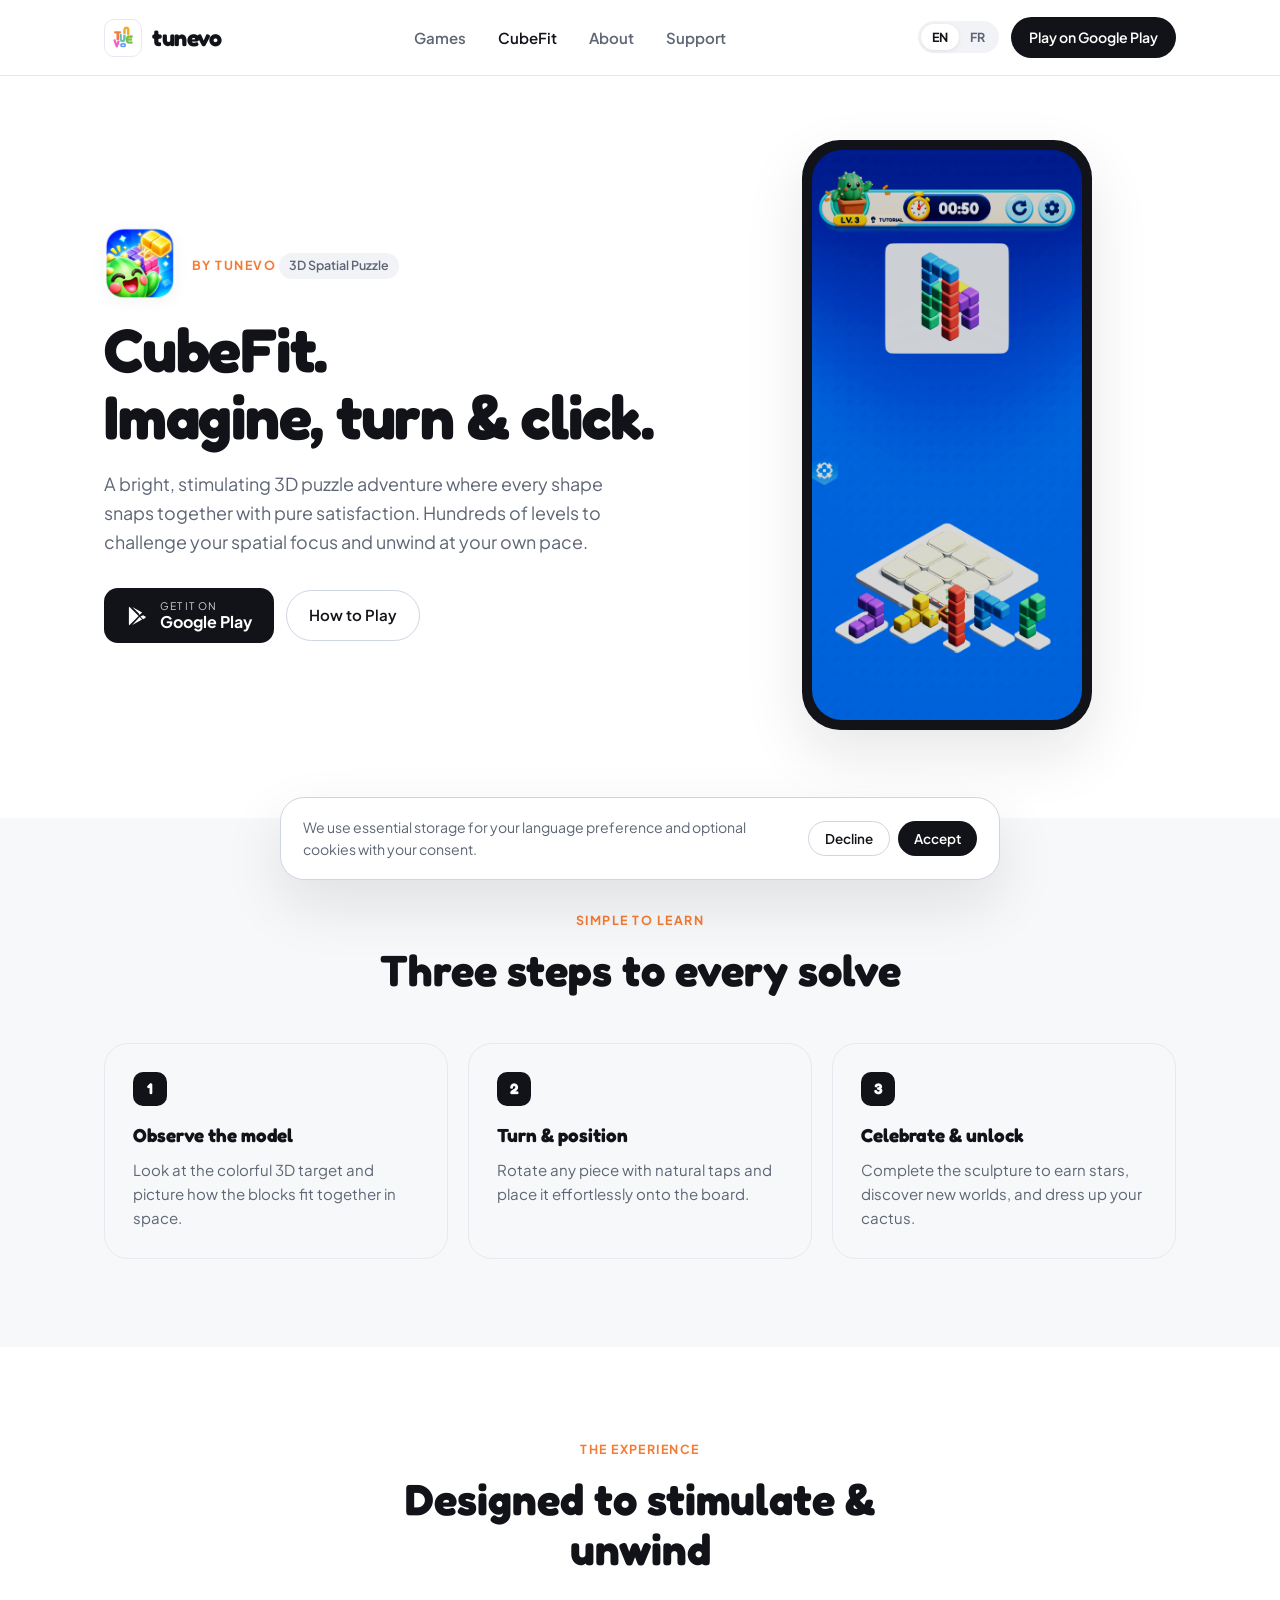
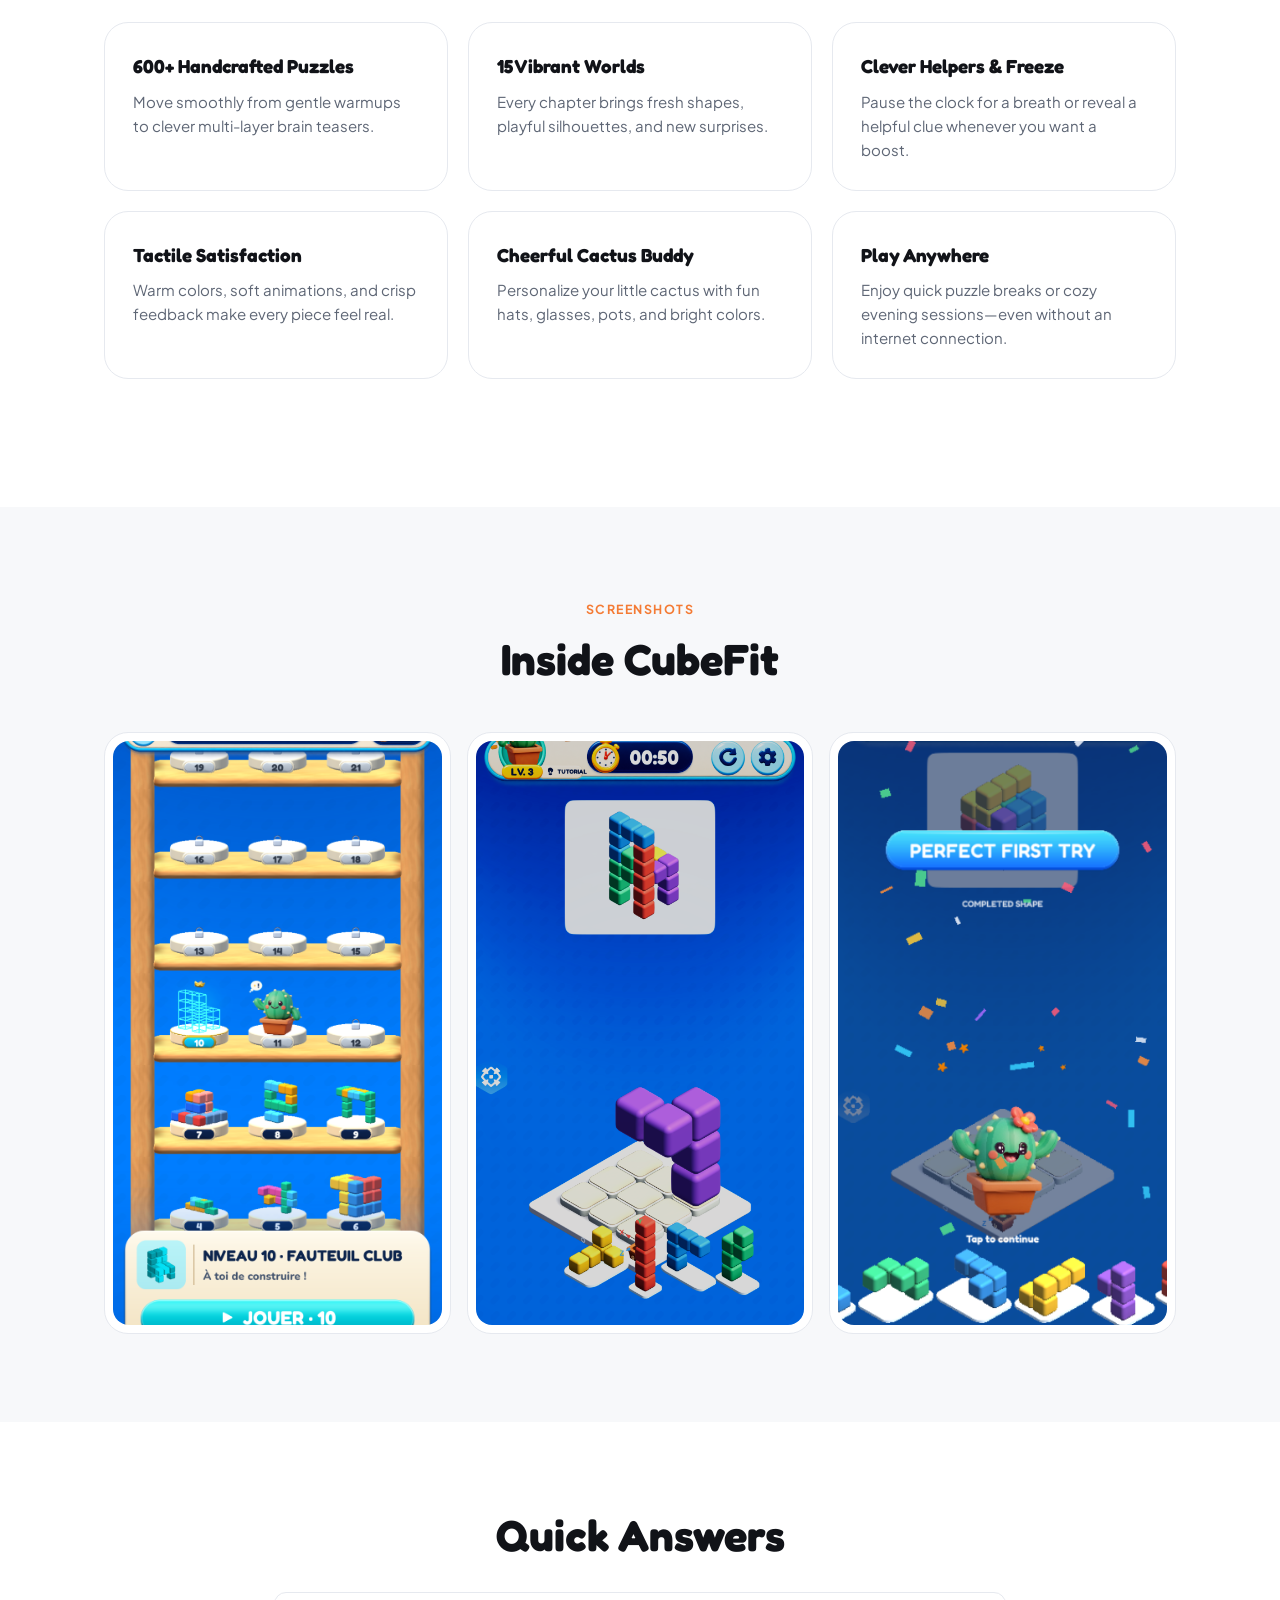
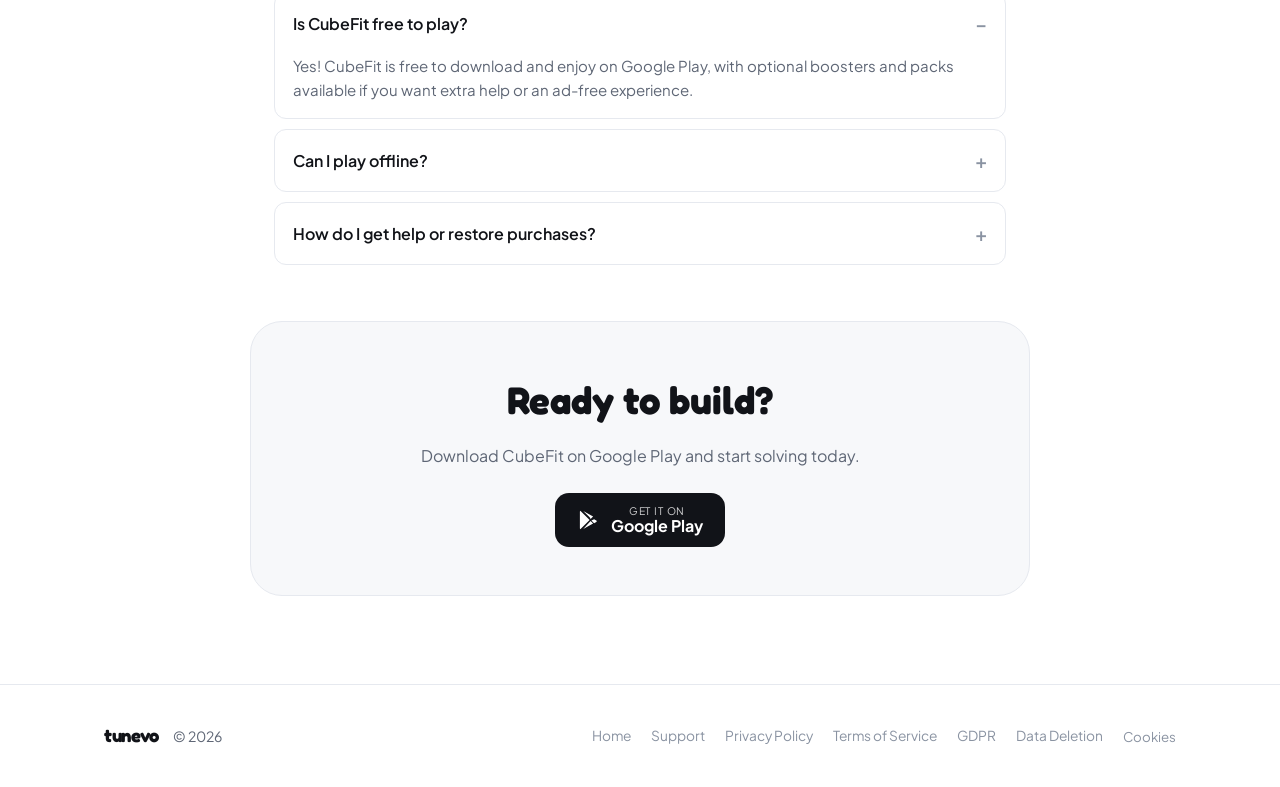
==== commit 73aed3a3: "Replace all screenshots with clean current-game captures and remove non-game poster" ====
--- a/cubefit/index.html
+++ b/cubefit/index.html
@@ -9,7 +9,7 @@
   <link rel="icon" type="image/png" href="../assets/images/favicon.png">
   <meta property="og:title" content="CubeFit — tunevo">
   <meta property="og:description" content="Observe the shape, twist the blocks, and solve hundreds of colorful 3D puzzles on Google Play.">
-  <meta property="og:image" content="https://tunevo.si/assets/images/cubefit-poster.jpg">
+  <meta property="og:image" content="https://tunevo.si/assets/images/cubefit-phone-gameplay.png">
   <link rel="stylesheet" href="../assets/css/styles.css">
 </head>
 <body>
